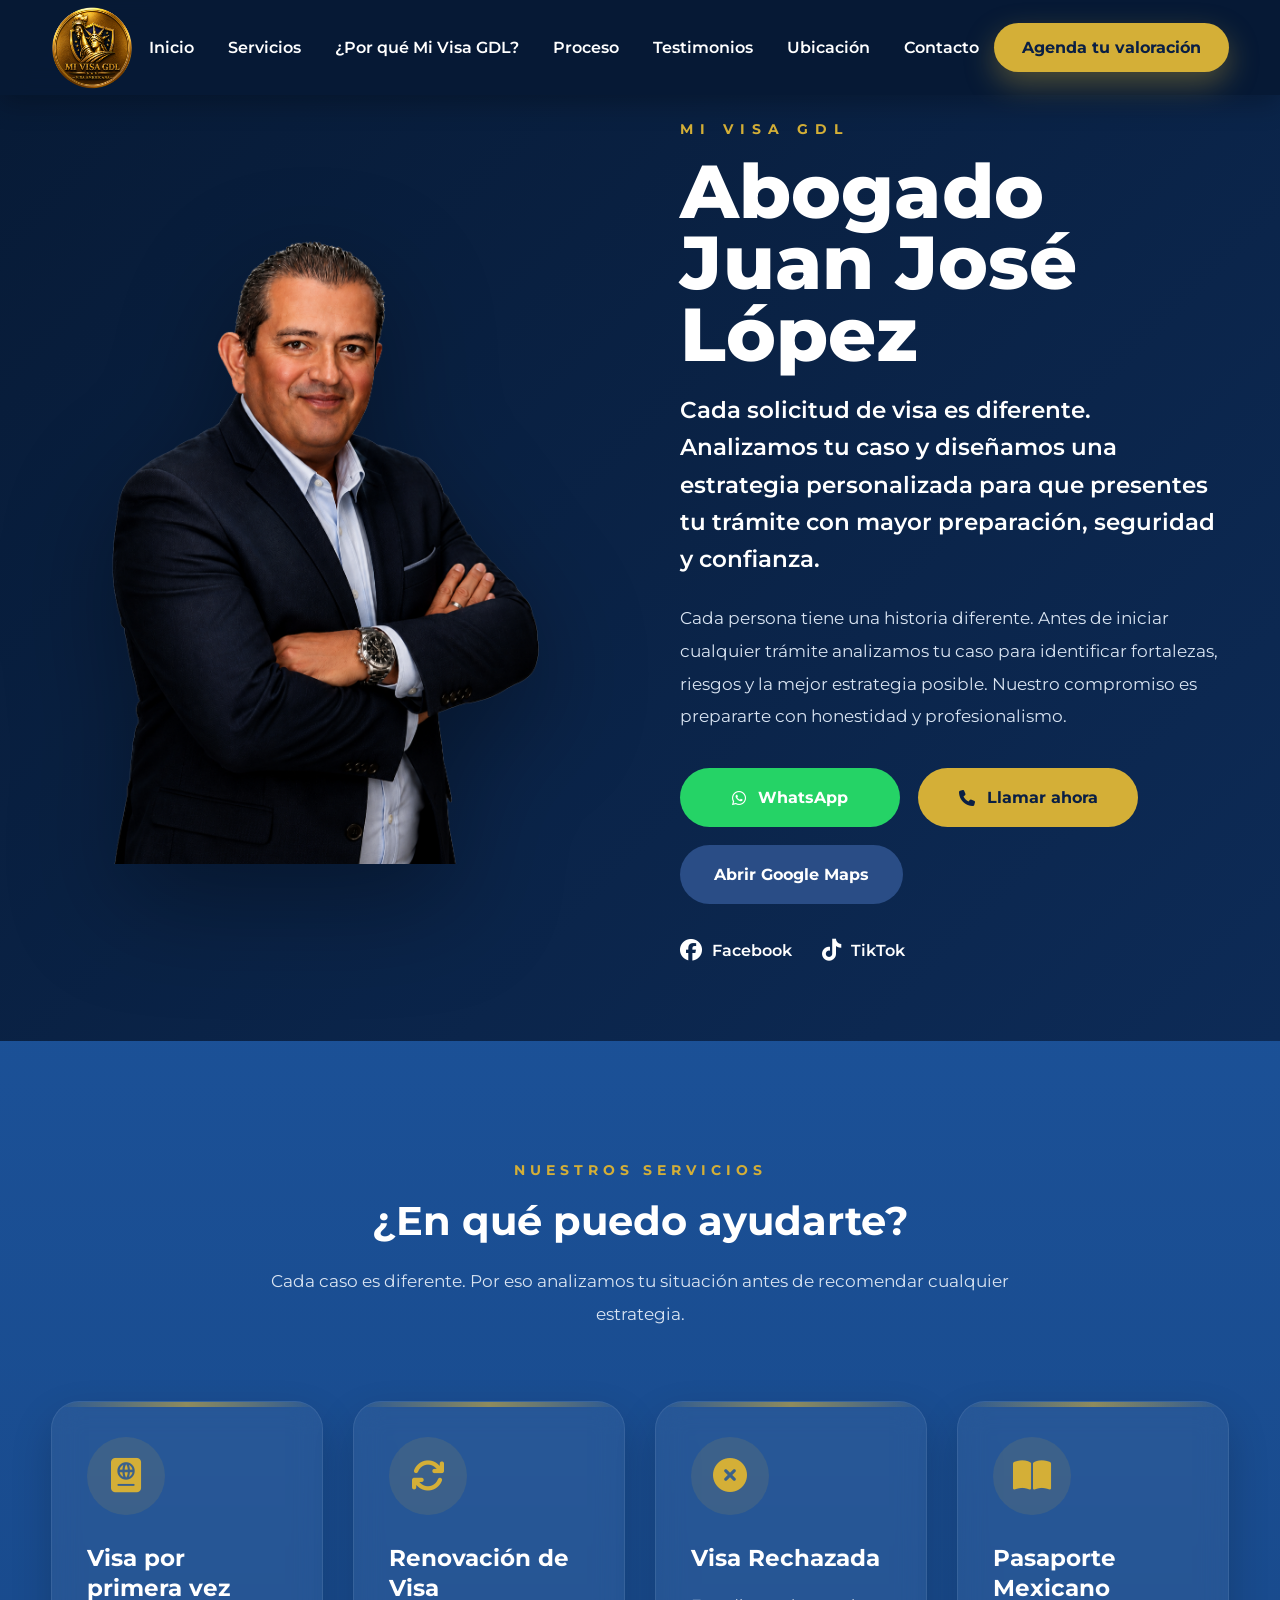
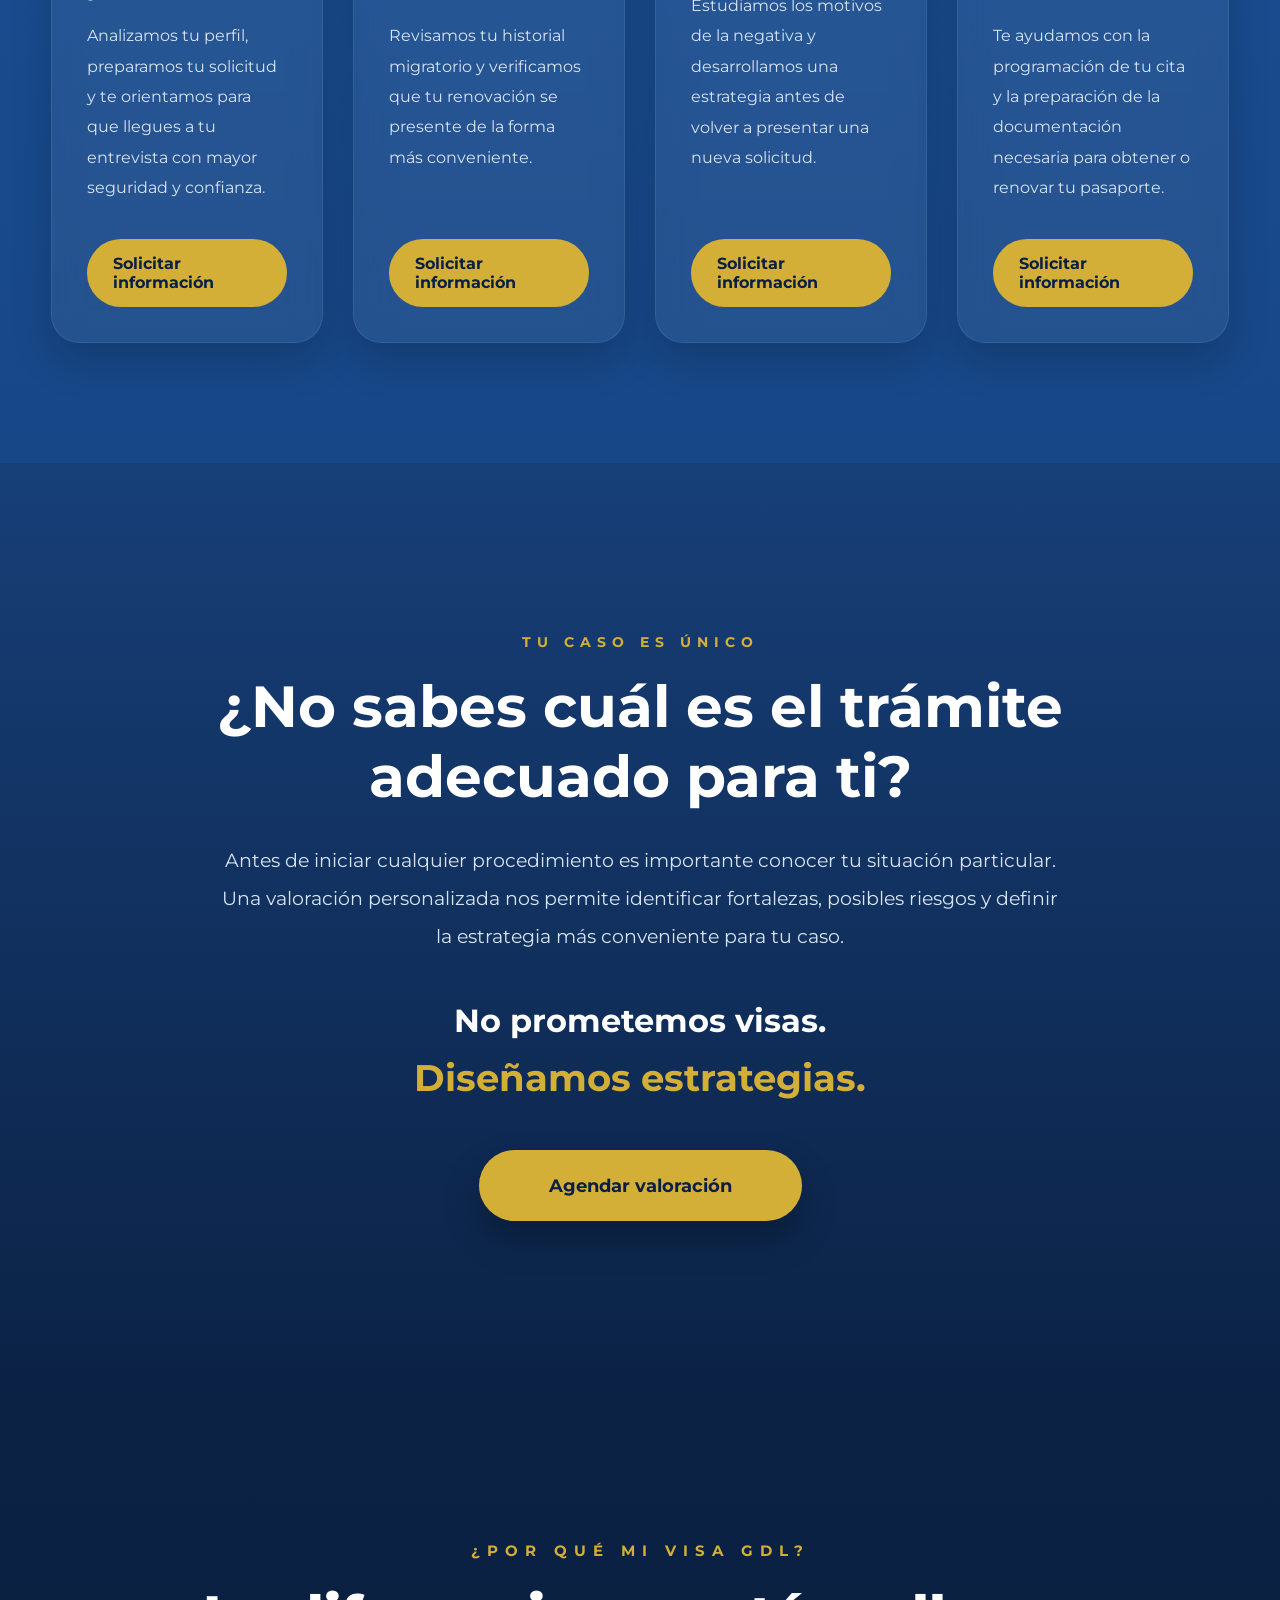
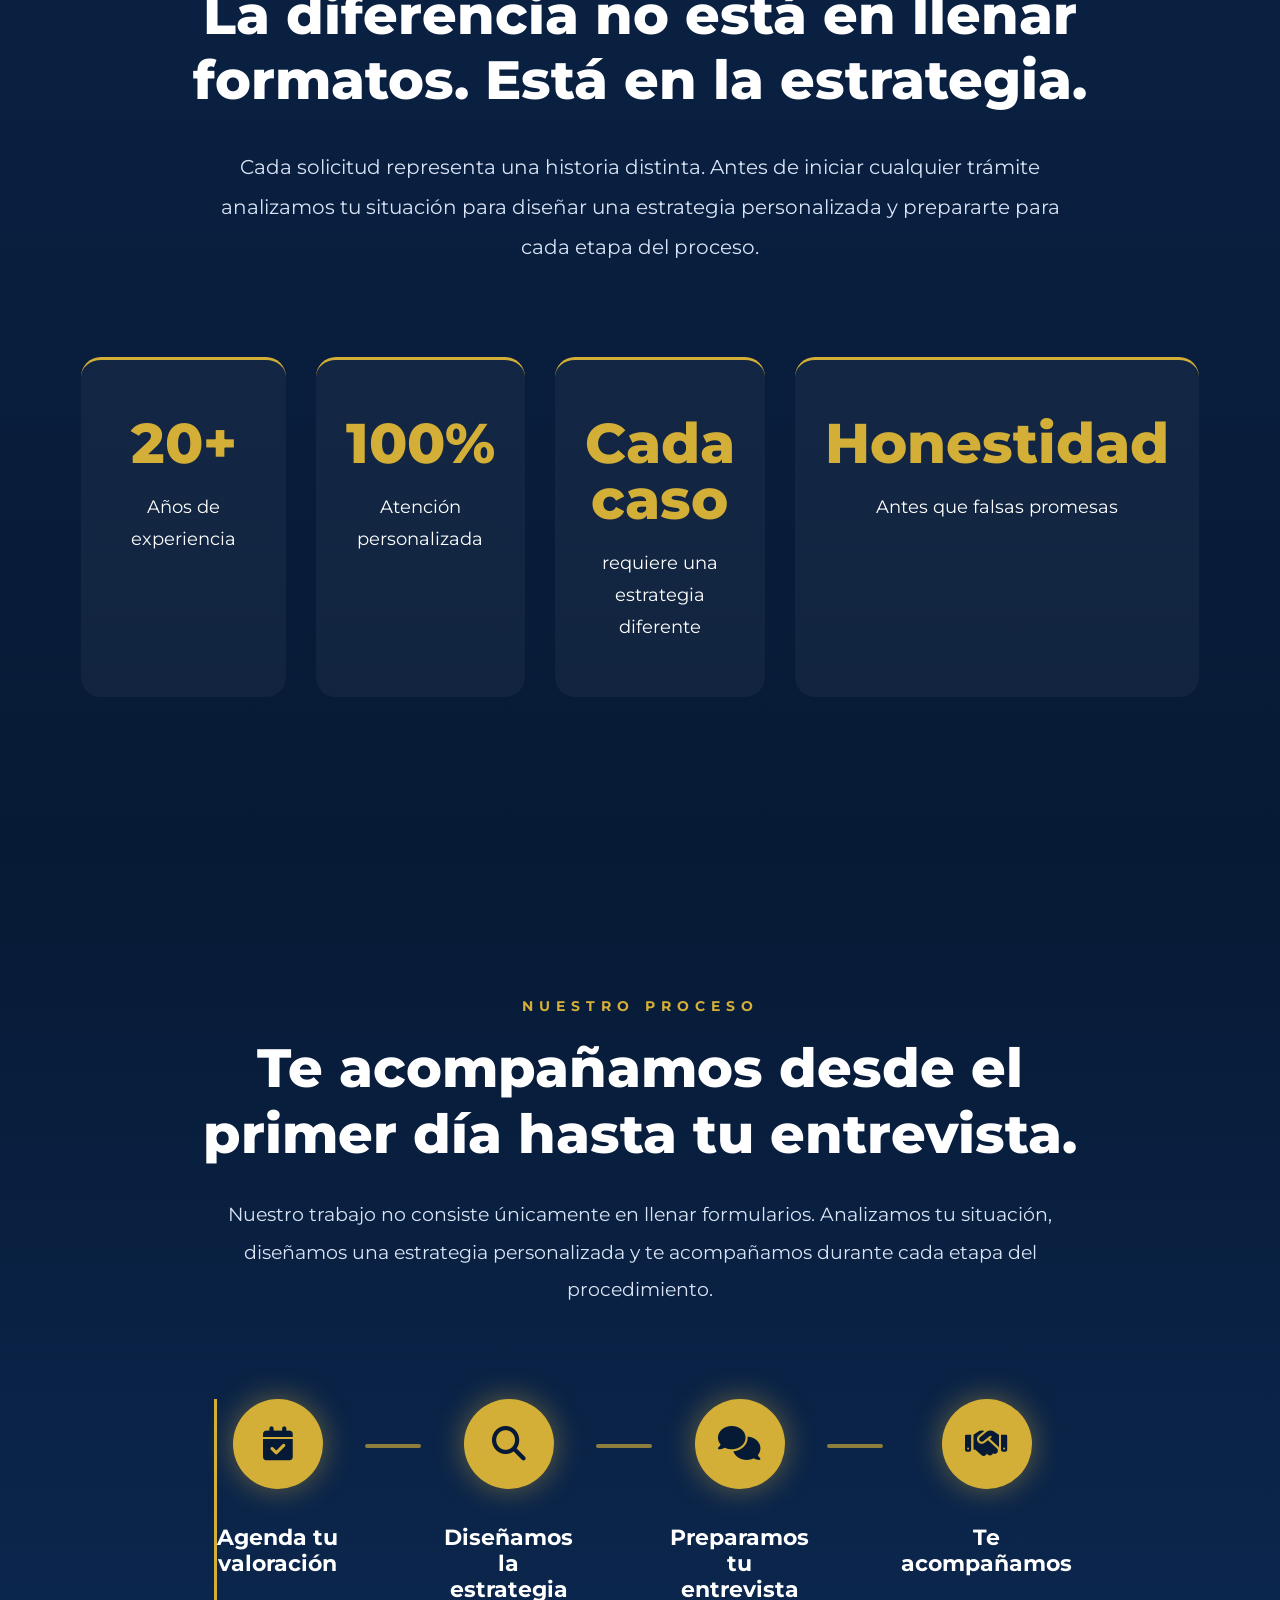
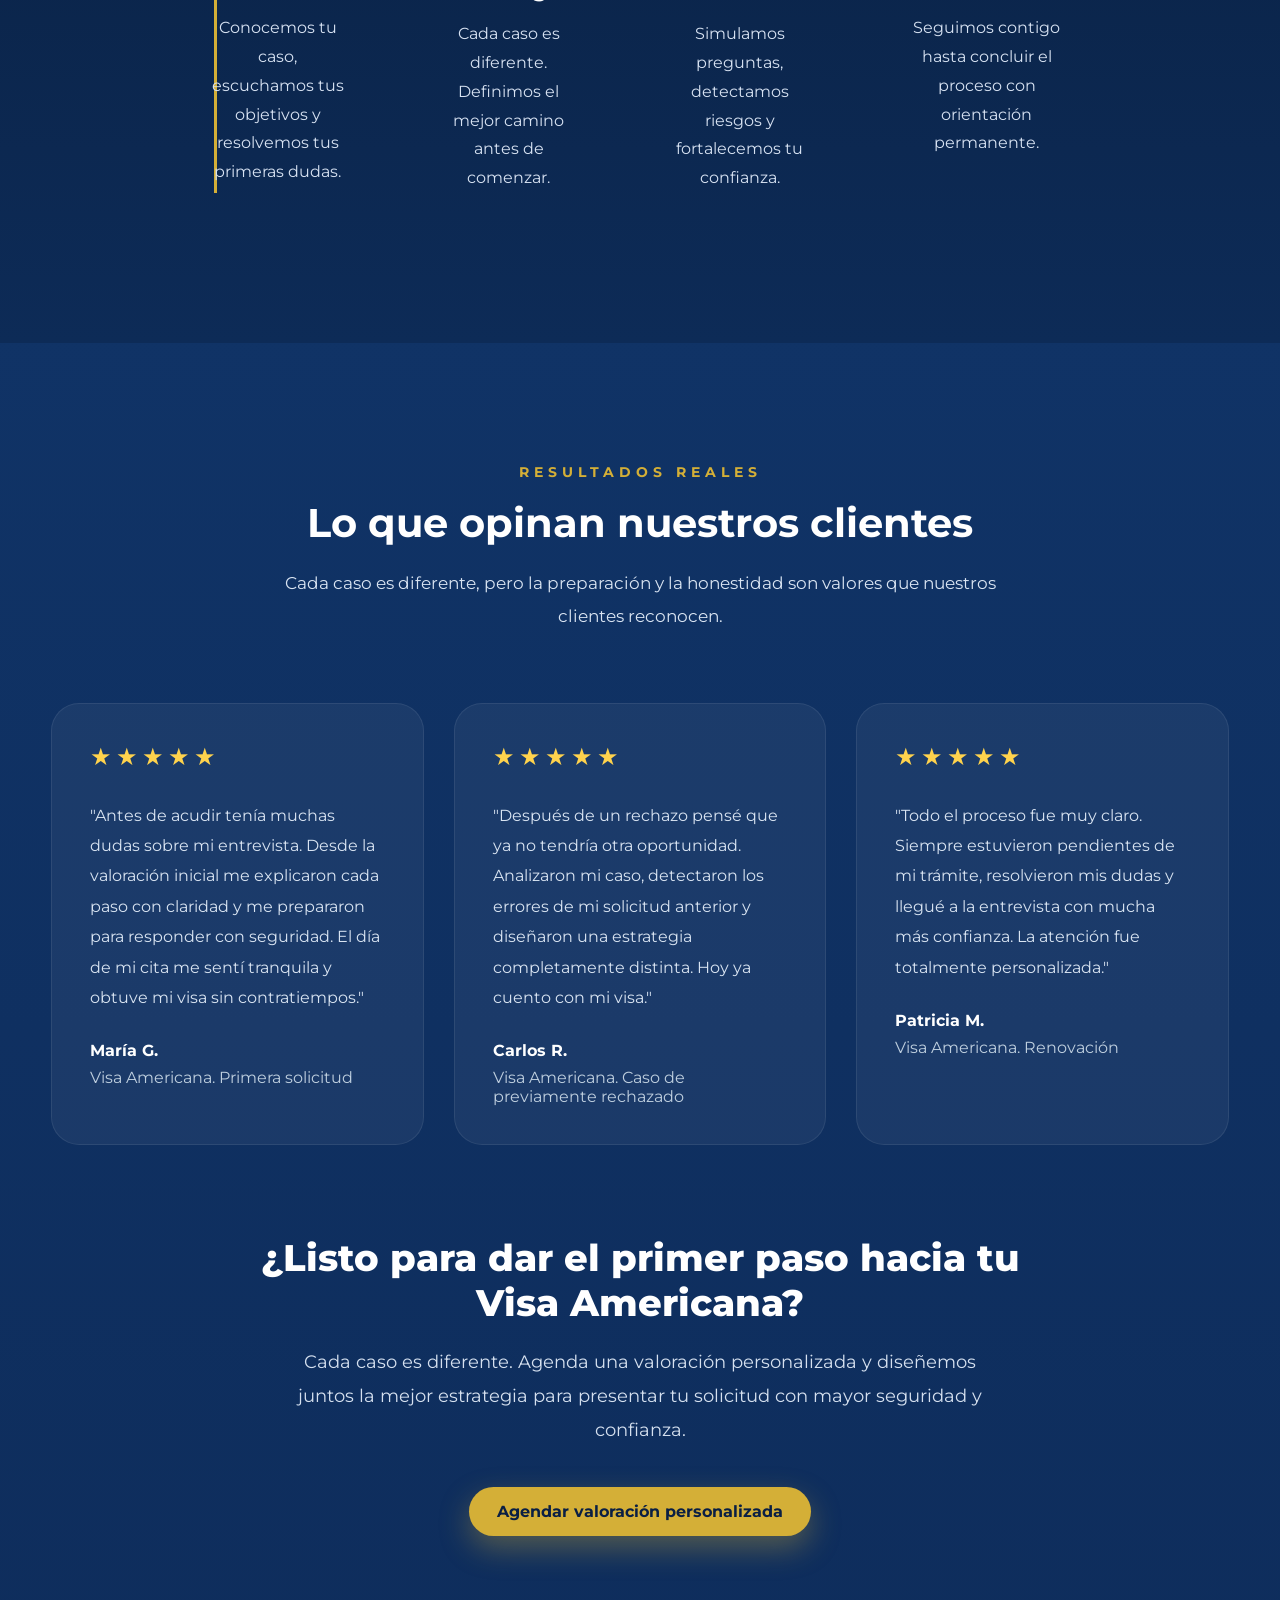
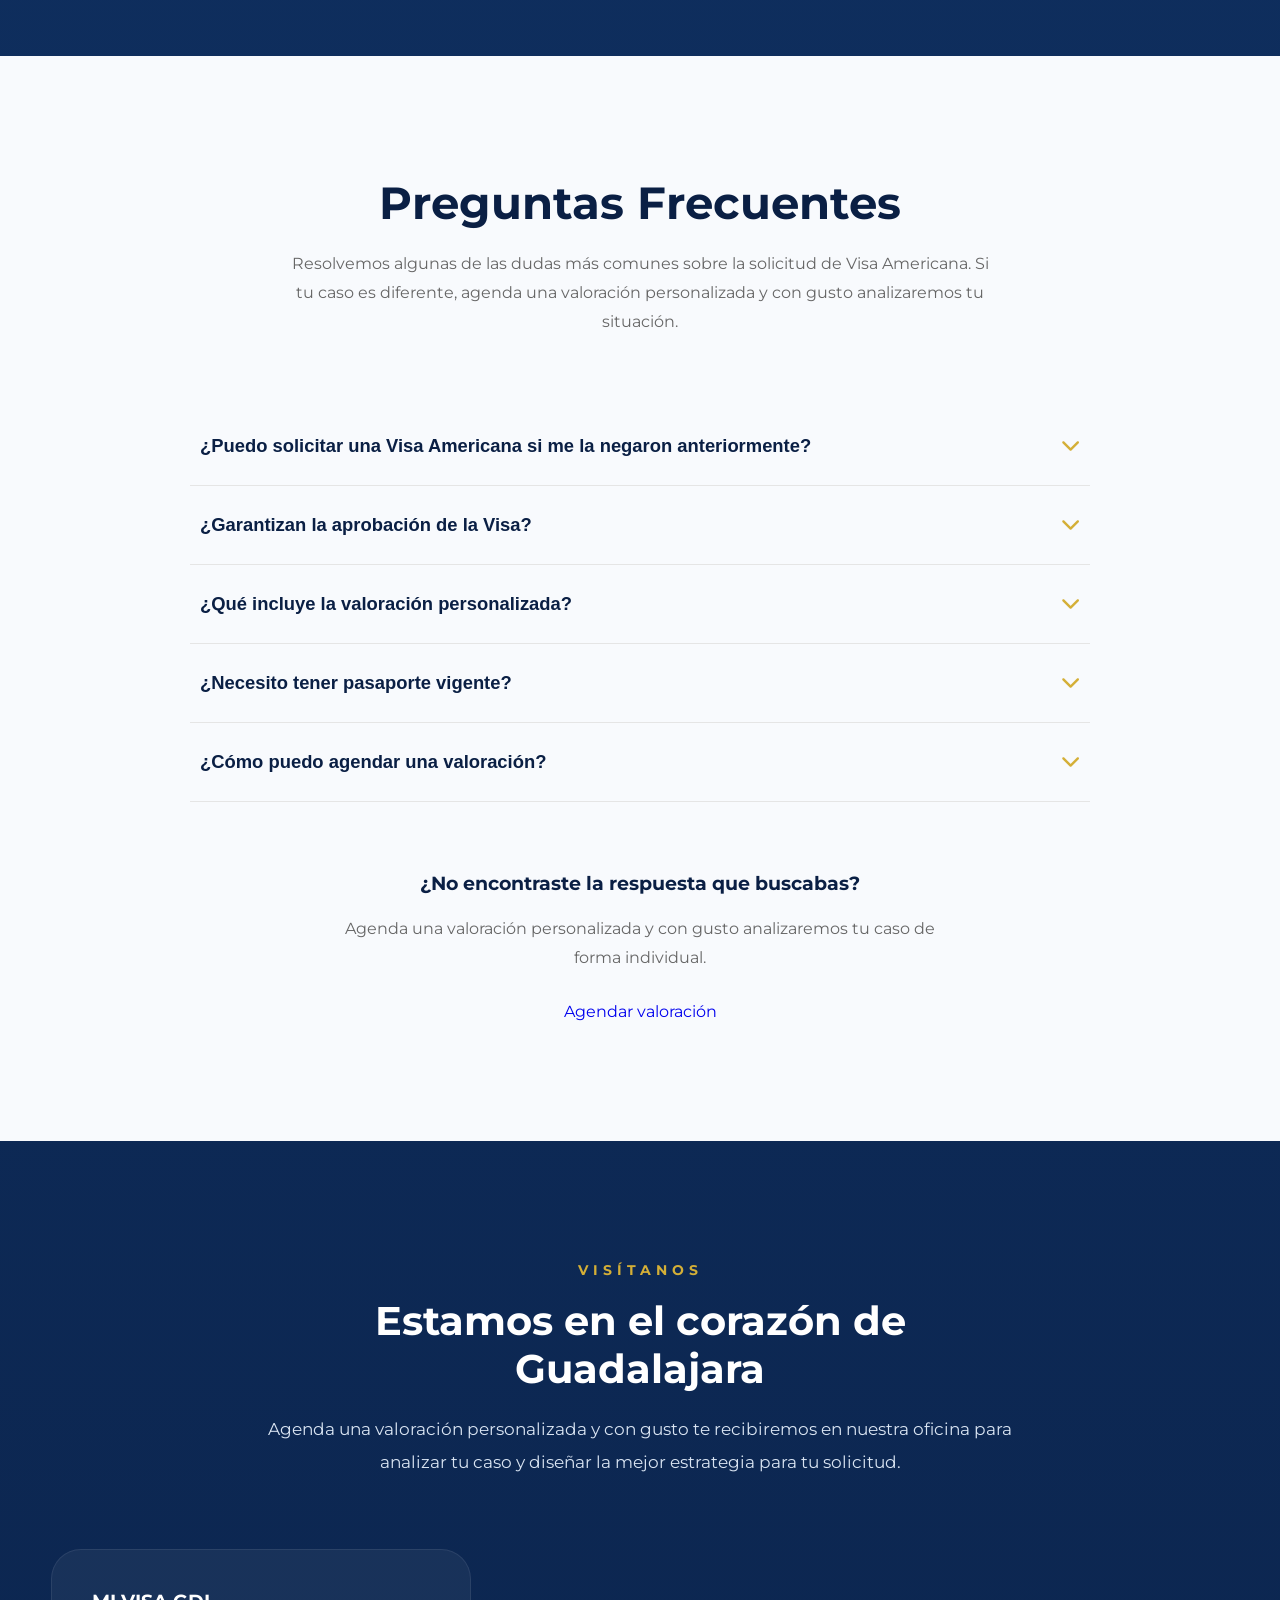
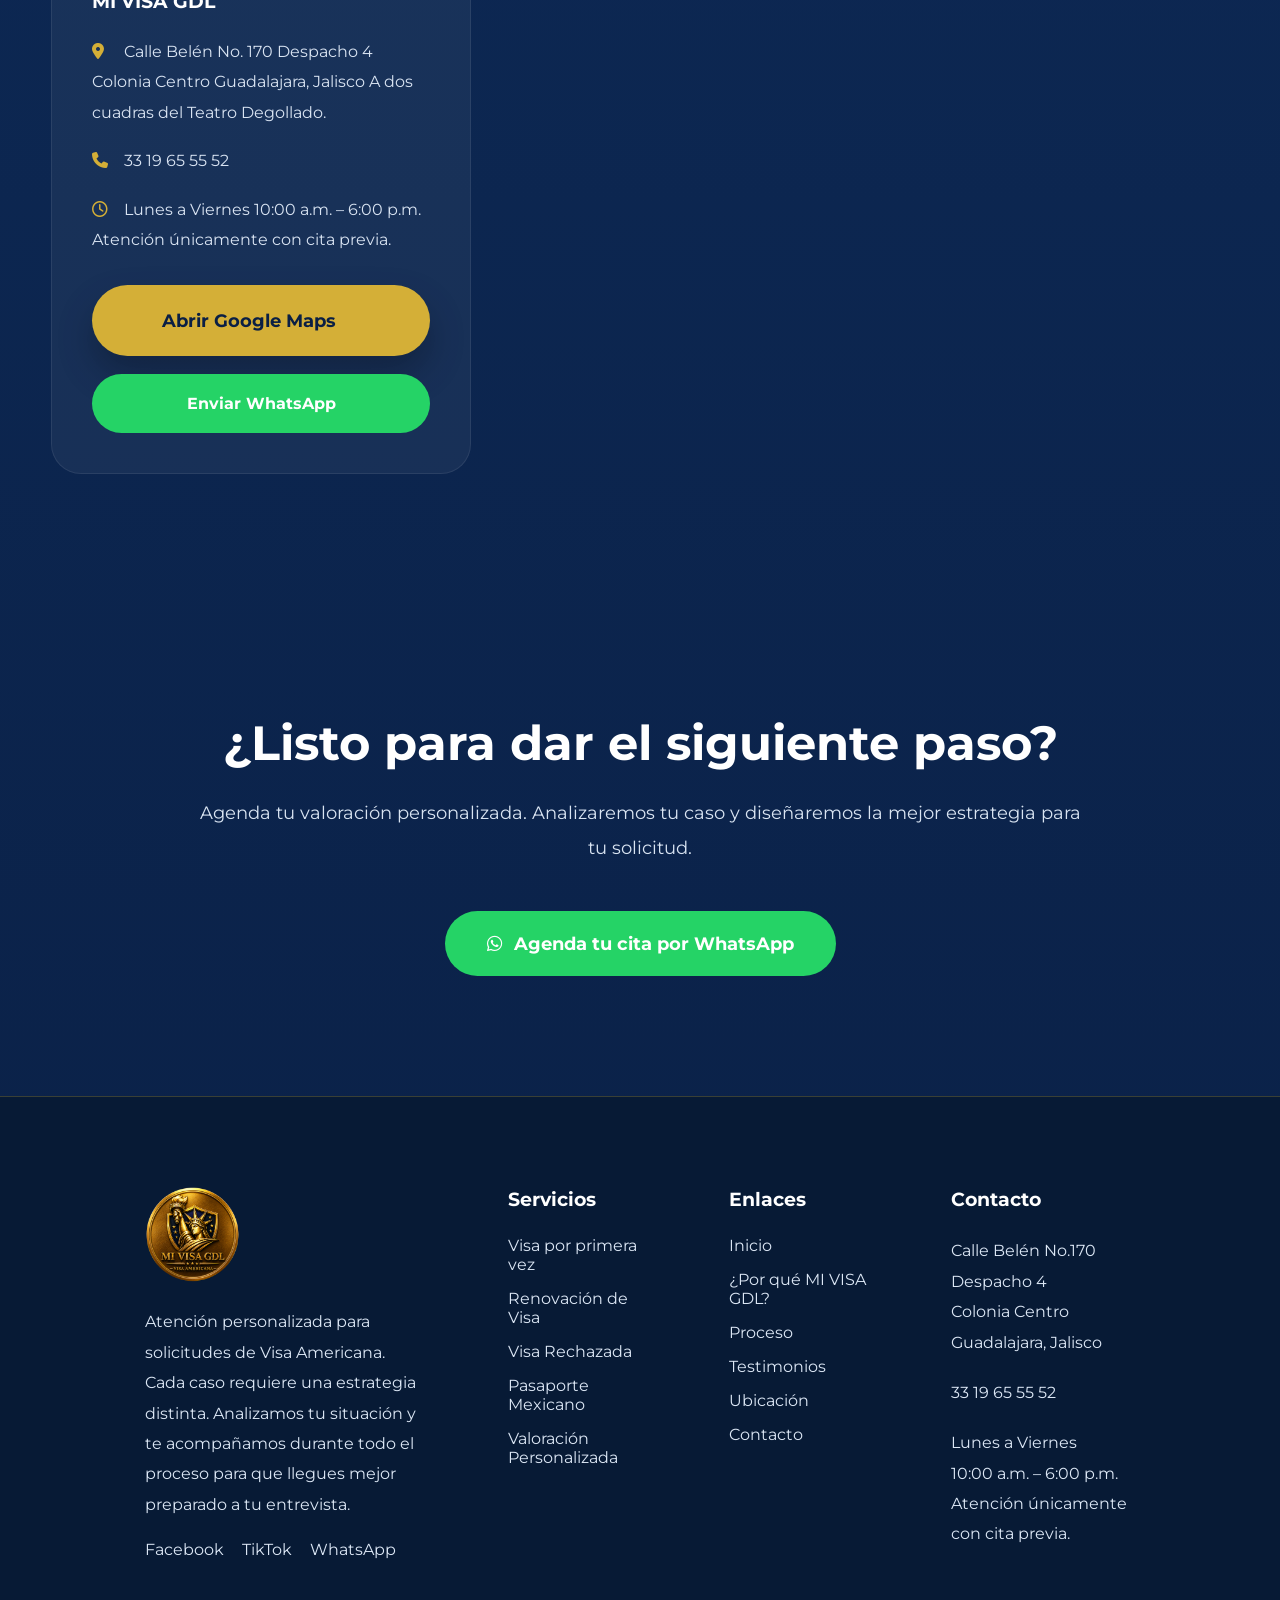
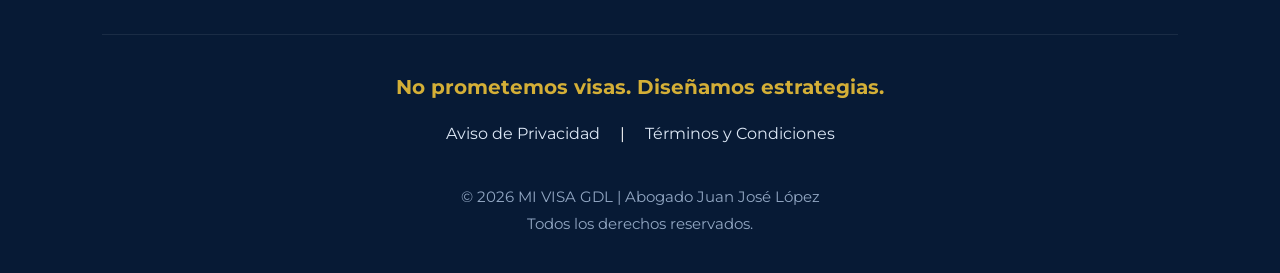
==== index.html @ 4d3a8616 "seguidor maps" ====
﻿<!DOCTYPE html>

<html lang="es">

<head>
<!-- Google Tag Manager -->
<script>(function(w,d,s,l,i){w[l]=w[l]||[];w[l].push({'gtm.start':
new Date().getTime(),event:'gtm.js'});var f=d.getElementsByTagName(s)[0],
j=d.createElement(s),dl=l!='dataLayer'?'&l='+l:'';j.async=true;j.src=
'https://www.googletagmanager.com/gtm.js?id='+i+dl;f.parentNode.insertBefore(j,f);
})(window,document,'script','dataLayer','GTM-PJKJ7SP2');</script>
<!-- End Google Tag Manager -->
  
<!-- Google tag (gtag.js) -->
<script async src="https://www.googletagmanager.com/gtag/js?id=G-5TDJWBX1T4"></script>
<script>
  window.dataLayer = window.dataLayer || [];
  function gtag(){dataLayer.push(arguments);}
  gtag('js', new Date());

  gtag('config', 'G-5TDJWBX1T4');
</script>

<meta charset="UTF-8">

  <meta http-equiv="X-UA-Compatible" content="IE=edge">

<meta name="robots" content="index, follow, max-image-preview:large">

<meta name="googlebot" content="index, follow">

<meta name="language" content="es-MX">

<meta name="distribution" content="global">

<meta name="rating" content="general">

<meta name="revisit-after" content="7 days">

<meta name="theme-color" content="#0D1B3D">

<link rel="canonical" href="https://mivisagdl.com/">

<meta name="viewport" content="width=device-width, initial-scale=1.0">

<title>MI VISA GDL | Abogado Juan José López</title>

<meta name="description"
content="Atención personalizada para solicitudes de Visa Americana. Agenda una cita de valoración con el Abogado Juan José López en Guadalajara.">

<meta name="keywords"
content="Visa Americana, Renovación Visa, Visa Rechazada, Pasaporte Mexicano, Guadalajara">

<meta name="author"
content="Abogado Juan José López">

<meta property="og:title"
content="MI VISA GDL">

<meta property="og:description"
content="Cada caso merece una estrategia, no una promesa.">

<meta property="og:image"
content="https://mivisagdl.com/assets/logo.png">

<meta property="og:type"
content="website">

<meta property="og:url"
content="https://mivisagdl.com/">

<meta property="og:site_name"
content="MI VISA GDL">

<meta property="og:locale"
content="es_MX">

<!-- Twitter Cards -->

<meta name="twitter:card"
content="summary_large_image">

<meta name="twitter:title"
content="MI VISA GDL | Abogado Juan José López">

<meta name="twitter:description"
content="Atención personalizada para solicitudes de Visa Americana. Agenda tu cita de valoración.">

<meta name="twitter:image"
content="https://mivisagdl.com/assets/logo.png">

<link rel="icon"
href="assets/favicon.png">

<link rel="apple-touch-icon"
href="assets/favicon.png">

<link rel="preconnect"
href="https://fonts.googleapis.com">

<link rel="preconnect"
href="https://fonts.gstatic.com"
crossorigin>

<link href="https://fonts.googleapis.com/css2?family=Montserrat:wght@300;400;500;600;700;800&display=swap"
rel="stylesheet">

<link rel="stylesheet"
href="https://cdnjs.cloudflare.com/ajax/libs/font-awesome/6.7.2/css/all.min.css">

<link rel="stylesheet"
href="css/style.css">

<link rel="stylesheet"
href="css/navbar.css">

<link rel="stylesheet"
href="css/hero.css">

<link rel="stylesheet"
href="css/servicios.css">

<link rel="stylesheet"
href="css/ventajas.css">

<link rel="stylesheet"
href="css/procesos.css">

<link rel="stylesheet"
href="css/testimonial.css">

<link rel="stylesheet"
href="css/ubicacion.css">

<link rel="stylesheet"
href="css/footer.css">

<link rel="stylesheet"
href="css/faq.css">

  <script type="application/ld+json">
{
  "@context":"https://schema.org",
  "@graph":[

{
"@type":"LegalService",
"@id":"https://mivisagdl.com/#legalservice",
"name":"MI VISA GDL",
"url":"https://mivisagdl.com",
"image":"https://mivisagdl.com/assets/logo.png",
    "logo":"https://mivisagdl.com/assets/logo.png",
"telephone":"+523319655552",

"address":{
"@type":"PostalAddress",
"streetAddress":"Calle Belén No. 170, Despacho 4",
"addressLocality":"Guadalajara",
"addressRegion":"Jalisco",
"postalCode":"44100",
"addressCountry":"MX"
},

"areaServed":{
"@type":"City",
"name":"Guadalajara"
},

"openingHoursSpecification":[
{
"@type":"OpeningHoursSpecification",
"dayOfWeek":[
"Monday",
"Tuesday",
"Wednesday",
"Thursday",
"Friday"
],
"opens":"10:00",
"closes":"18:00"
}
],

"sameAs":[
"https://www.facebook.com/MiVisaGDL/",
"https://www.tiktok.com/@mivisagdl"
]
},

{
"@type":"Attorney",
"@id":"https://mivisagdl.com/#attorney",
"name":"Juan José López",

"worksFor":{
"@id":"https://mivisagdl.com/#legalservice"
}
},

{
"@type":"WebSite",
"@id":"https://mivisagdl.com/#website",

"url":"https://mivisagdl.com",

"name":"MI VISA GDL",

"inLanguage":"es-MX",

"publisher":{
"@id":"https://mivisagdl.com/#legalservice"
}
}

]
}
</script>
  
</head>


<body>

<div class="background"></div>

<!--========================================
                NAVBAR
=========================================-->

<header class="navbar">

<div class="container navbar-container">

<a href="#inicio"
class="logo">

<img src="assets/logo.png"
alt="MI VISA GDL">

</a>

<nav>

<ul class="menu">

<li>

<a href="#inicio">

Inicio

</a>

</li>

<li>

<a href="#servicios">

Servicios

</a>

</li>

<li>

<a href="#ventajas">

¿Por qué Mi Visa GDL?

</a>

</li>

<li>

<a href="#proceso">

Proceso

</a>

</li>

<li>

<a href="#testimonios">

Testimonios

</a>

</li>

<li>

<a href="#ubicacion">

Ubicación

</a>

</li>

<li>

<a href="#ubicacion">

Contacto

</a>

</li>

</ul>

</nav>

<a href="https://wa.me/523319655552"
target="_blank"
class="btn-navbar"
onclick="dataLayer.push({'event':'click_whatsapp'});">

Agenda tu valoración

</a>

</div>

</header>

<main>

<!--========================================
                HERO
=========================================-->

<section id="inicio"
class="hero">

<div class="container hero-container">

    <!--============================
            COLUMNA IZQUIERDA
    =============================-->

    <div class="hero-image">

        <img src="assets/juan-jose.png"
             alt="Abogado Juan José López">

    </div>

    <!--============================
            COLUMNA DERECHA
    =============================-->

    <div class="hero-content">

        

        <span class="hero-brand">

            MI VISA GDL

        </span>

        <h1>

            Abogado<br>

            Juan José López

        </h1>

        <h2>

Cada solicitud de visa es diferente. Analizamos tu caso y diseñamos una estrategia personalizada para que presentes tu trámite con mayor preparación, seguridad y confianza.

</h2>

        <p class="hero-text">

           Cada persona tiene una historia diferente. Antes de iniciar cualquier trámite analizamos tu caso para identificar fortalezas, riesgos y la mejor estrategia posible. Nuestro compromiso es prepararte con honestidad y profesionalismo.
        </p>

        <div class="hero-buttons">

            <a href="https://wa.me/523319655552"

               target="_blank"

               class="btn-whatsapp">

                <i class="fa-brands fa-whatsapp"></i>

                WhatsApp

            </a>

            <a href="tel:+523319655552"
   onclick="dataLayer.push({'event':'click_telefono'});"
   class="btn-phone">

    <i class="fa-solid fa-phone"></i>

    Llamar ahora
</a>

<a href="https://www.google.com/maps/place/C.+Bel%C3%A9n+170,+Zona+Centro,+44100+Guadalajara,+Jal./@20.6792391,-103.347537,17z/data=!3m1!4b1!4m5!3m4!1s0x8428b1efb99587a7:0x9dd1ed5231bec423!8m2!3d20.6792341!4d-103.3449621?entry=ttu&g_ep=EgoyMDI2MDcyMi4wIKXMDSoASAFQAw%3D%3D"
   target="_blank"
  class="btn-map">
   
    Abrir Google Maps
</a>

 

        </div>

        <div class="hero-social">

            <a href="https://www.facebook.com/MiVisaGDL/"
   target="_blank"
   rel="noopener noreferrer">
                <i class="fa-brands fa-facebook"></i>

                Facebook

            </a>

            <a href="https://www.tiktok.com/@mivisagdl"
   target="_blank"
   rel="noopener noreferrer">
                <i class="fa-brands fa-tiktok"></i>

                TikTok

            </a>

        </div>

    </div>

</div>

</section>

<!--========================================
              SERVICIOS
=========================================-->

<section id="servicios" class="services">

<div class="container">

<div class="section-title">

<span>

NUESTROS SERVICIOS

</span>

<h2>

¿En qué puedo ayudarte?

</h2>

<p>

Cada caso es diferente.

Por eso analizamos tu situación antes de recomendar cualquier estrategia.

</p>

</div>

<div class="services-grid">

        <!-- ================= SERVICIO 1 ================= -->

        <article class="service-card">

            <div class="service-icon">

                <i class="fa-solid fa-passport"></i>

            </div>

            <h3>

                Visa por primera vez

            </h3>

            <p>

                Analizamos tu perfil, preparamos tu solicitud y te orientamos para que llegues a tu entrevista con mayor seguridad y confianza.

            </p>

            <a href="https://wa.me/523319655552"
               target="_blank"
               class="service-btn">

                Solicitar información

            </a>

        </article>


        <!-- ================= SERVICIO 2 ================= -->

        <article class="service-card">

            <div class="service-icon">

                <i class="fa-solid fa-arrows-rotate"></i>

            </div>

            <h3>

                Renovación de Visa

            </h3>

            <p>

                Revisamos tu historial migratorio y verificamos que tu renovación se presente de la forma más conveniente.

            </p>

            <a href="https://wa.me/523319655552"
               target="_blank"
               class="service-btn">

                Solicitar información

            </a>

        </article>


        <!-- ================= SERVICIO 3 ================= -->

        <article class="service-card">

            <div class="service-icon">

                <i class="fa-solid fa-circle-xmark"></i>

            </div>

            <h3>

                Visa Rechazada

            </h3>

            <p>

                Estudiamos los motivos de la negativa y desarrollamos una estrategia antes de volver a presentar una nueva solicitud.

            </p>

            <a href="https://wa.me/523319655552"
               target="_blank"
               class="service-btn">

                Solicitar información

            </a>

        </article>


        <!-- ================= SERVICIO 4 ================= -->

        <article class="service-card">

            <div class="service-icon">

                <i class="fa-solid fa-book-open"></i>

            </div>

            <h3>

                Pasaporte Mexicano

            </h3>

            <p>

                Te ayudamos con la programación de tu cita y la preparación de la documentación necesaria para obtener o renovar tu pasaporte.

            </p>

            <a href="https://wa.me/523319655552"
               target="_blank"
               class="service-btn">

                Solicitar información

            </a>

        </article>

    </div>

</div>

</section>

<!--====================================
        CTA DESPUÉS DE SERVICIOS
=====================================-->

<section class="services-cta">

    <div class="container">

        <span class="mini-title">

            TU CASO ES ÚNICO

        </span>

        <h2>

            ¿No sabes cuál es el trámite adecuado para ti?

        </h2>

        <p>

            Antes de iniciar cualquier procedimiento es importante
            conocer tu situación particular.

            Una valoración personalizada nos permite identificar
            fortalezas, posibles riesgos y definir la estrategia
            más conveniente para tu caso.

        </p>

        <div class="cta-highlight">

            No prometemos visas.

            <strong>

                Diseñamos estrategias.

            </strong>

        </div>

        <a href="https://wa.me/523319655552"

           class="btn btn-gold">

            Agendar valoración

        </a>

    </div>

</section>


<!--==================================
      ¿POR QUÉ MI VISA GDL?
===================================-->

<section id="ventajas" class="why-us">

    <div class="container">

        <span class="mini-title">

            ¿POR QUÉ MI VISA GDL?

        </span>

        <h2>

            La diferencia no está en llenar formatos.

            Está en la estrategia.

        </h2>

        <p class="why-text">

            Cada solicitud representa una historia distinta.

            Antes de iniciar cualquier trámite analizamos
            tu situación para diseñar una estrategia
            personalizada y prepararte para cada etapa
            del proceso.

        </p>

        <div class="stats-grid">

            <div class="stat-box">

                <h3>

                    20+

                </h3>

                <span>

                    Años de experiencia

                </span>

            </div>

            <div class="stat-box">

                <h3>

                    100%

                </h3>

                <span>

                    Atención personalizada

                </span>

            </div>

            <div class="stat-box">

                <h3>

                    Cada caso

                </h3>

                <span>

                    requiere una estrategia diferente

                </span>

            </div>

            <div class="stat-box">

                <h3>

                    Honestidad

                </h3>

                <span>

                    Antes que falsas promesas

                </span>

            </div>

        </div>

    </div>

</section>



<!--==================================================
                PROCESO V2 PREMIUM
===================================================-->

<section id="proceso" class="process-v2">

<div class="container">

<span class="mini-title">
NUESTRO PROCESO
</span>

<h2>
Te acompañamos desde el primer día
hasta tu entrevista.
</h2>

<p class="process-text">

Nuestro trabajo no consiste únicamente en llenar formularios.
Analizamos tu situación, diseñamos una estrategia personalizada
y te acompañamos durante cada etapa del procedimiento.

</p>

<div class="timeline">

<div class="step">

<div class="circle">

<i class="fa-solid fa-calendar-check"></i>

</div>

<h3>
Agenda tu valoración
</h3>

<p>

Conocemos tu caso,
escuchamos tus objetivos
y resolvemos tus primeras dudas.

</p>

</div>

<div class="line"></div>

<div class="step">

<div class="circle">

<i class="fa-solid fa-magnifying-glass"></i>

</div>

<h3>
Diseñamos la estrategia
</h3>

<p>

Cada caso es diferente.
Definimos el mejor camino
antes de comenzar.

</p>

</div>

<div class="line"></div>

<div class="step">

<div class="circle">

<i class="fa-solid fa-comments"></i>

</div>

<h3>
Preparamos tu entrevista
</h3>

<p>

Simulamos preguntas,
detectamos riesgos
y fortalecemos tu confianza.

</p>

</div>

<div class="line"></div>

<div class="step">

<div class="circle">

<i class="fa-solid fa-handshake"></i>

</div>

<h3>
Te acompañamos
</h3>

<p>

Seguimos contigo
hasta concluir el proceso
con orientación permanente.

</p>

</div>

</div>

</div>

</section>



<!-- ==========================================
            TESTIMONIOS
=========================================== -->

<section id="testimonios" class="testimonios">

    <div class="container">

        <div class="section-title">

            <span>

                RESULTADOS REALES

            </span>

            <h2>

                Lo que opinan nuestros clientes

            </h2>

            <p>

                Cada caso es diferente, pero la preparación y la honestidad son valores que nuestros clientes reconocen.

            </p>

        </div>

        <div class="testimonios-grid">

        <!-- ================= TESTIMONIO 1 ================= -->

        <article class="testimonial">

            <div class="stars">
                ★★★★★
            </div>

            <p class="texto">
"Antes de acudir tenía muchas dudas sobre mi entrevista. Desde la valoración inicial me explicaron cada paso con claridad y me prepararon para responder con seguridad. El día de mi cita me sentí tranquila y obtuve mi visa sin contratiempos."
</p>

<h4>María G.</h4>

<span>Visa Americana. Primera solicitud</span>

        </article>


        <!-- ================= TESTIMONIO 2 ================= -->

        <article class="testimonial">

            <div class="stars">
                ★★★★★
            </div>

           <p class="texto">
"Después de un rechazo pensé que ya no tendría otra oportunidad. Analizaron mi caso, detectaron los errores de mi solicitud anterior y diseñaron una estrategia completamente distinta. Hoy ya cuento con mi visa."
</p>

<h4>Carlos R.</h4>

<span>Visa Americana. Caso de previamente rechazado</span>

            
        </article>


        <!-- ================= TESTIMONIO 3 ================= -->

        <article class="testimonial">

            <div class="stars">
                ★★★★★
            </div>

            <p class="texto">
"Todo el proceso fue muy claro. Siempre estuvieron pendientes de mi trámite, resolvieron mis dudas y llegué a la entrevista con mucha más confianza. La atención fue totalmente personalizada."
</p>

<h4>Patricia M.</h4>

<span>Visa Americana. Renovación</span>

            
        </article>

    </div>

</div>

<div class="cta-testimonios">

    <h3>¿Listo para dar el primer paso hacia tu Visa Americana?</h3>

    <p>
        Cada caso es diferente. Agenda una valoración personalizada y diseñemos juntos la mejor estrategia para presentar tu solicitud con mayor seguridad y confianza.
    </p>

    <a href="https://wa.me/523319655552?text=Hola%20Abogado%20Juan%20Jos%C3%A9.%20Vi%20la%20p%C3%A1gina%20de%20MI%20VISA%20GDL%20y%20me%20gustar%C3%ADa%20agendar%20una%20valoraci%C3%B3n%20personalizada%20para%20mi%20tr%C3%A1mite%20de%20visa."
   target="_blank"
   class="btn-navbar">
    Agendar valoración personalizada
</a>

</div>

</section>

<!--=========================================
            PREGUNTAS FRECUENTES
==========================================-->

<section class="faq">

    <div class="container">

        <div class="faq-title">

            <h2>Preguntas Frecuentes</h2>

            <p>
                Resolvemos algunas de las dudas más comunes sobre la solicitud de Visa Americana. Si tu caso es diferente, agenda una valoración personalizada y con gusto analizaremos tu situación.
            </p>

        </div>

        <div class="faq-container">

            <div class="faq-item">

                <button class="faq-question">

                    ¿Puedo solicitar una Visa Americana si me la negaron anteriormente?

                    <i class="fa-solid fa-chevron-down faq-icon"></i>

                </button>

                <div class="faq-answer">

                    <p>
                        Sí. Una negativa anterior no significa que no puedas volver a solicitar una Visa Americana. Lo importante es analizar las causas de la negativa y determinar si existen cambios relevantes antes de presentar una nueva solicitud.
                    </p>

                </div>

            </div>

            <div class="faq-item">

                <button class="faq-question">

                    ¿Garantizan la aprobación de la Visa?

                    <i class="fa-solid fa-chevron-down faq-icon"></i>

                </button>

                <div class="faq-answer">

                    <p>
                        No. Nadie puede garantizar la aprobación de una Visa Americana. Nuestro trabajo consiste en preparar tu expediente, analizar tu caso y ayudarte a llegar mejor preparado a la entrevista consular.
                    </p>

                </div>

            </div>

            <div class="faq-item">

                <button class="faq-question">

                    ¿Qué incluye la valoración personalizada?

                    <i class="fa-solid fa-chevron-down faq-icon"></i>

                </button>

                <div class="faq-answer">

                    <p>
                        Analizamos tus antecedentes, el motivo de tu viaje, tu documentación y cualquier situación que pueda influir en tu solicitud para definir la mejor estrategia para tu caso.
                    </p>

                </div>

            </div>

            <div class="faq-item">

                <button class="faq-question">

                    ¿Necesito tener pasaporte vigente?

                    <i class="fa-solid fa-chevron-down faq-icon"></i>

                </button>

                <div class="faq-answer">

                    <p>
                        Sí. El pasaporte mexicano vigente es indispensable para iniciar correctamente el trámite de una Visa Americana.
                    </p>

                </div>

            </div>

            <div class="faq-item">

                <button class="faq-question">

                    ¿Cómo puedo agendar una valoración?

                    <i class="fa-solid fa-chevron-down faq-icon"></i>

                </button>

                <div class="faq-answer">

                    <p>
                        Puedes comunicarte con nosotros por WhatsApp o mediante cualquiera de los medios de contacto disponibles en esta página para programar una cita de valoración personalizada.
                    </p>

                </div>

            </div>

        </div>

    </div>

<div class="faq-cta">

    <h3>¿No encontraste la respuesta que buscabas?</h3>

    <p>

        Agenda una valoración personalizada y con gusto analizaremos tu caso de forma individual.

    </p>

    <a href="https://wa.me/523319655552?text=Hola%20Abogado%20Juan%20Jos%C3%A9.%20Deseo%20agendar%20una%20valoraci%C3%B3n."
       class="btn btn-primary">

        Agendar valoración

    </a>

</div>


</section>

<!-- ==========================================
            UBICACIÓN
=========================================== -->

<section id="ubicacion" class="ubicacion">

<div class="container">

<div class="section-title">

<span>

VISÍTANOS

</span>

<h2>

Estamos en el corazón de Guadalajara

</h2>

<p>

Agenda una valoración personalizada y con gusto te recibiremos en nuestra oficina para analizar tu caso y diseñar la mejor estrategia para tu solicitud.

</p>

</div>

<div class="ubicacion-card">

<div class="info">

<h3>

MI VISA GDL

</h3>

<p>

<i class="fa-solid fa-location-dot"></i>

Calle Belén No. 170
Despacho 4
Colonia Centro
Guadalajara, Jalisco
A dos cuadras del Teatro Degollado.

</p>

<p>

<i class="fa-solid fa-phone"></i>

33 19 65 55 52

</p>

<p>

<i class="fa-regular fa-clock"></i>

Lunes a Viernes

10:00 a.m. – 6:00 p.m.

Atención únicamente con cita previa.

</p>

<div class="ubicacion-buttons">

<a href="https://www.google.com/maps/place/C.+Bel%C3%A9n+170,+Zona+Centro,+44100+Guadalajara,+Jal./@20.6792391,-103.347537,17z/data=!3m1!4b1!4m5!3m4!1s0x8428b1efb99587a7:0x9dd1ed5231bec423!8m2!3d20.6792341!4d-103.3449621?entry=ttu&g_ep=EgoyMDI2MDcyMi4wIKXMDSoASAFQAw%3D%3D"
   target="_blank"
   rel="noopener noreferrer"
   onclick="dataLayer.push({'event':'click_maps'});"
   class="btn-map btn-gold">

    Abrir Google Maps

</a>

<a href="https://wa.me/523319655552"

target="_blank"

class="btn-whatsapp">

Enviar WhatsApp

</a>

</div>

</div>

<div class="mapa">

<iframe
src="https://www.google.com/maps?q=Calle+Belén+170,+Guadalajara,+Jalisco&output=embed"
loading="lazy">
</iframe>

</div>

</div>

</div>

</section>



<!-- ==========================================
                CTA FINAL
=========================================== -->

<section class="cta-final">

<div class="container">

<h2>

¿Listo para dar el siguiente paso?

</h2>

<p>

Agenda tu valoración personalizada. Analizaremos tu caso y diseñaremos la mejor estrategia para tu solicitud.

</p>

<a href="https://wa.me/523319655552"

target="_blank"

class="cta-button">

<i class="fa-brands fa-whatsapp"></i>

Agenda tu cita por WhatsApp

</a>

</div>

</section>



<!--==================================================
                    FOOTER PREMIUM
===================================================-->

<footer class="footer">

    <div class="container footer-grid">

        <!-- COLUMNA 1 -->

        <div class="footer-col">

            <img src="assets/logo.png" alt="MI VISA GDL" class="footer-logo">

            <p class="footer-text">

                Atención personalizada para solicitudes de Visa Americana.

                Cada caso requiere una estrategia distinta. Analizamos tu situación y te acompañamos durante todo el proceso para que llegues mejor preparado a tu entrevista.

            </p>

            <div class="footer-social">

                <a href="https://www.facebook.com/MiVisaGDL/"
   target="_blank"
   rel="noopener noreferrer">
    Facebook
</a>

                <a href="https://www.tiktok.com/@mivisagdl"
   target="_blank"
   rel="noopener noreferrer">
    TikTok
</a>

                <a href="https://wa.me/523319655552?text=Hola%20Abogado%20Juan%20Jos%C3%A9.%20Visité%20la%20página%20de%20MI%20VISA%20GDL%20y%20me%20gustaría%20agendar%20una%20valoración%20personalizada."
   target="_blank"
   rel="noopener noreferrer">
    WhatsApp
</a>
            </div>

        </div>


        <!-- COLUMNA 2 -->

        <div class="footer-col">

            <h3>Servicios</h3>

            <ul>

                <li><a href="#servicios">Visa por primera vez</a></li>

                <li><a href="#servicios">Renovación de Visa</a></li>

                <li><a href="#servicios">Visa Rechazada</a></li>

                <li><a href="#servicios">Pasaporte Mexicano</a></li>

                <li><a href="#contacto">Valoración Personalizada</a></li>

            </ul>

        </div>


        <!-- COLUMNA 3 -->

        <div class="footer-col">

            <h3>Enlaces</h3>

            <ul>

                <li><a href="#inicio">Inicio</a></li>

                <li><a href="#ventajas">¿Por qué MI VISA GDL?</a></li>

                <li><a href="#proceso">Proceso</a></li>

                <li><a href="#testimonios">Testimonios</a></li>

                <li><a href="#ubicacion">Ubicación</a></li>

                <li><a href="#contacto">Contacto</a></li>

            </ul>

        </div>


        <!-- COLUMNA 4 -->

        <div class="footer-col">

            <h3>Contacto</h3>

            <p>

                Calle Belén No.170<br>

                Despacho 4<br>

                Colonia Centro<br>

                Guadalajara, Jalisco

            </p>

            <p>

                <a href="tel:+523319655552">

                33 19 65 55 52

                </a>

            </p>

            <p>

                Lunes a Viernes

                <br>

                10:00 a.m. – 6:00 p.m.

                <br>

                Atención únicamente con cita previa.

            </p>

        </div>

    </div>


    <div class="footer-divider"></div>


    <div class="footer-bottom">

        <p class="footer-frase">

            No prometemos visas. Diseñamos estrategias.

        </p>

        <div class="footer-links">

            <a href="#">Aviso de Privacidad</a>

            <span>|</span>

            <a href="#">Términos y Condiciones</a>

        </div>

        <p class="copyright">

            © 2026 MI VISA GDL | Abogado Juan José López

            <br>

            Todos los derechos reservados.

        </p>

    </div>

</footer>

</main>

<script src="js/script.js"></script>

<script src="js/faq.js"></script>

<script type="application/ld+json">
{
"@context":"https://schema.org",
"@type":"FAQPage",
"mainEntity":[

{
"@type":"Question",
"name":"¿Puedo solicitar una Visa Americana si me la negaron anteriormente?",
"acceptedAnswer":{
"@type":"Answer",
"text":"Sí. Una negativa anterior no significa que no puedas volver a solicitar una Visa Americana. Cada caso debe analizarse de manera individual para identificar las causas de la negativa y determinar la mejor estrategia antes de presentar una nueva solicitud."
}
},

{
"@type":"Question",
"name":"¿Garantizan la aprobación de la Visa?",
"acceptedAnswer":{
"@type":"Answer",
"text":"No. Ningún abogado, gestor o asesor puede garantizar la aprobación de una Visa Americana. La decisión corresponde exclusivamente al Oficial Consular de los Estados Unidos."
}
},

{
"@type":"Question",
"name":"¿Qué incluye la valoración personalizada?",
"acceptedAnswer":{
"@type":"Answer",
"text":"La valoración permite conocer tu situación migratoria, revisar tus antecedentes, identificar posibles riesgos y definir una estrategia adecuada antes de iniciar el trámite."
}
},

{
"@type":"Question",
"name":"¿Necesito tener pasaporte vigente?",
"acceptedAnswer":{
"@type":"Answer",
"text":"Sí. Para iniciar un trámite de Visa Americana es necesario contar con un pasaporte mexicano vigente."
}
},

{
"@type":"Question",
"name":"¿Cómo puedo agendar una valoración?",
"acceptedAnswer":{
"@type":"Answer",
"text":"Puedes comunicarte por teléfono o WhatsApp para programar una cita personalizada en nuestras oficinas en Guadalajara."
}
}

]
}
</script>

<!-- Google Tag Manager (noscript) -->
<noscript><iframe src="https://www.googletagmanager.com/ns.html?id=GTM-PJKJ7SP2"
height="0" width="0" style="display:none;visibility:hidden"></iframe></noscript>
<!-- End Google Tag Manager (noscript) -->
  
  
</body>

</html>
---- css/style.css ----
/*==================================================
        MI VISA GDL
        STYLE V4
        Mobile First
==================================================*/

:root{

    --azul-1:#0A1F44;
    --azul-2:#123A72;
    --azul-3:#1F5AA6;

    --dorado:#D4AF37;
    --dorado-claro:#E8C96B;

    --blanco:#FFFFFF;

    --gris:#E8EEF7;

    --texto:#D9E4F2;

}

*{

    margin:0;

    padding:0;

    box-sizing:border-box;

}

html{

    scroll-behavior:smooth;

}

body{

    font-family:'Montserrat',sans-serif;

    background:linear-gradient(
        180deg,
        var(--azul-3) 0%,
        var(--azul-2) 35%,
        var(--azul-1) 100%
    );

    color:var(--blanco);

    overflow-x:hidden;

}

img{

    max-width:100%;

    display:block;

}

a{

    text-decoration:none;

}

.container{

    width:min(1200px,92%);

    margin:auto;

}

.background{

    position:fixed;

    inset:0;

    pointer-events:none;

    background:

    radial-gradient(

        circle at top,

        rgba(255,255,255,.08),

        transparent 28%

    );

    z-index:-1;

}

/*======================================
            TITULOS
=======================================*/

.section-title{

    text-align:center;

    max-width:760px;

    margin:auto;

    margin-bottom:70px;

}

.section-title span{

    display:block;

    color:var(--dorado);

    font-size:.90rem;

    font-weight:700;

    letter-spacing:5px;

    margin-bottom:18px;

}

.section-title h2{

    font-size:2.5rem;

    margin-bottom:20px;

    line-height:1.2;

}

.section-title p{

    color:var(--texto);

    line-height:1.9;

    font-size:1.08rem;

}

/*======================================
            BOTONES
=======================================*/

.btn-whatsapp,

.btn-phone,

.btn-map,

.service-btn,

.btn-navbar,

.cta-button{

    display:inline-flex;

    align-items:center;

    justify-content:center;

    gap:12px;

    border-radius:999px;

    font-weight:700;

    transition:.30s;

    cursor:pointer;

}

.btn-whatsapp{

    background:#25D366;

    color:white;

    padding:20px 34px;

}

.btn-phone{

    background:var(--dorado);

    color:var(--azul-1);

    padding:20px 34px;

}

.btn-map{

    background:#2A4D86;

    color:white;

    padding:20px 34px;

}

.service-btn{

    background:var(--dorado);

    color:var(--azul-1);

    padding:15px 26px;

}

.btn-navbar{

    background:var(--dorado);

    color:var(--azul-1);

    padding:15px 28px;

}

.cta-button{

    background:#25D366;

    color:white;

    padding:22px 42px;

    font-size:1.1rem;

}

.btn-whatsapp:hover,

.btn-phone:hover,

.btn-map:hover,

.service-btn:hover,

.btn-navbar:hover,

.cta-button:hover{

    transform:translateY(-4px);

}

/*==================================================
                    HERO
==================================================*/

.hero{

    min-height:100vh;

    display:flex;

    align-items:center;

    padding:140px 0 80px;

    background:linear-gradient(135deg,#071A35 0%,#0D2B57 100%);

}

.hero-container{

    display:grid;

    grid-template-columns:1fr 1fr;

    align-items:center;

    gap:80px;

}

/*=========================================
            FOTO
=========================================*/

.hero-image{

    display:flex;

    justify-content:center;

    align-items:flex-end;

}

.hero-image img{

    width:100%;

    max-width:500px;

    filter:drop-shadow(0 35px 55px rgba(0,0,0,.35));

}

/*=========================================
            CONTENIDO
=========================================*/

.hero-content{

    display:flex;

    flex-direction:column;

    justify-content:center;

}

.hero-logo{

    width:120px;

    margin-bottom:20px;

}

.hero-brand{

    display:block;

    color:var(--dorado);

    letter-spacing:7px;

    font-size:.90rem;

    font-weight:700;

    margin-bottom:18px;

}

.hero-content h1{

    font-size:4.7rem;

    font-weight:800;

    line-height:.95;

    margin-bottom:22px;

    color:var(--blanco);

}

.hero-content h2{

    font-size:1.45rem;

    font-weight:600;

    line-height:1.6;

    color:#ffffff;

    margin-bottom:24px;

}

.hero-text{

    font-size:1.08rem;

    color:var(--texto);

    line-height:1.9;

    max-width:560px;

    margin-bottom:35px;

}

/*=========================================
            BOTONES HERO
=========================================*/

.hero-buttons{

    display:flex;

    flex-wrap:wrap;

    gap:18px;

    margin-bottom:35px;

}

.hero-buttons a{

    min-width:220px;

}

/*=========================================
            REDES
=========================================*/

.hero-social{

    display:flex;

    gap:30px;

    align-items:center;

}

.hero-social a{

    display:flex;

    align-items:center;

    gap:10px;

    color:#ffffff;

    font-weight:600;

    transition:.30s;

}

.hero-social a:hover{

    color:var(--dorado);

}

.hero-social i{

    font-size:22px;

}

/*=========================================
            EFECTOS
=========================================*/

.hero-image img{

    animation:floatPhoto 5s ease-in-out infinite;

}

@keyframes floatPhoto{

    0%{

        transform:translateY(0px);

    }

    50%{

        transform:translateY(-12px);

    }

    100%{

        transform:translateY(0px);

    }

}

.hero-content h1{

    animation:fadeUp .8s ease;

}

.hero-content h2{

    animation:fadeUp 1s ease;

}

.hero-text{

    animation:fadeUp 1.2s ease;

}

@keyframes fadeUp{

    from{

        opacity:0;

        transform:translateY(30px);

    }

    to{

        opacity:1;

        transform:translateY(0);

    }

}

/*==================================================
                    NAVBAR
==================================================*/

.navbar{

    position:fixed;

    top:0;

    left:0;

    width:100%;

    z-index:9999;

    transition:.35s;

    background:rgba(8,24,55,.15);

    backdrop-filter:blur(10px);

}

.navbar.scrolled{

    background:rgba(7,26,53,.96);

    box-shadow:0 15px 35px rgba(0,0,0,.28);

}

.navbar-container{

    height:95px;

    display:flex;

    align-items:center;

    justify-content:space-between;

}

/*=========================================
                LOGO
=========================================*/

.logo{

    display:flex;

    align-items:center;

}

.logo img{

    width:82px;

    transition:.35s;

}

.navbar.scrolled .logo img{

    width:74px;

}

/*=========================================
                MENU
=========================================*/

.menu{

    list-style:none;

    display:flex;

    align-items:center;

    gap:34px;

}

.menu li{

    display:flex;

    align-items:center;

}

.menu a{

    color:#ffffff;

    font-size:16px;

    font-weight:600;

    transition:.30s;

    position:relative;

}

.menu a:hover{

    color:var(--dorado);

}

/* Línea inferior */

.menu a::after{

    content:"";

    position:absolute;

    left:0;

    bottom:-8px;

    width:0;

    height:2px;

    background:var(--dorado);

    transition:.30s;

}

.menu a:hover::after{

    width:100%;

}

/*=========================================
            BOTON NAVBAR
=========================================*/

.btn-navbar{

    min-width:220px;

    box-shadow:0 12px 30px rgba(212,175,55,.35);

}

.btn-navbar:hover{

    transform:translateY(-3px);

}

/*=========================================
            HAMBURGUESA
=========================================*/

.menu-toggle{

    width:48px;

    height:48px;

    display:none;

    align-items:center;

    justify-content:center;

    cursor:pointer;

}

.menu-toggle i{

    color:white;

    font-size:30px;

}

/*=========================================
            RESPONSIVE
=========================================*/

@media(max-width:1100px){

    .menu{

        gap:20px;

    }

}

@media(max-width:900px){

    .menu{

        position:fixed;

        top:95px;

        left:0;

        width:100%;

        background:#081C3B;

        flex-direction:column;

        padding:35px 0;

        gap:24px;

        display:none;

    }

    .menu.active{

        display:flex;

    }

    .menu-toggle{

        display:flex;

    }

    .btn-navbar{

        display:none;

    }

}

@media(max-width:768px){

    .navbar-container{

        height:82px;

    }

    .logo img{

        width:62px;

    }
/*=========================================
        HERO RESPONSIVE
=========================================*/

@media (max-width: 992px){

    .hero{

        min-height:auto;

        padding:120px 0 60px;

    }

    .hero-container{

        grid-template-columns:1fr;

        gap:50px;

        text-align:center;

    }

    .hero-image{

        order:1;

        justify-content:center;

    }

    .hero-image img{

        max-width:340px;

        width:85%;

    }

    .hero-content{

        order:2;

        align-items:center;

    }

    .hero-content h1{

        font-size:3.3rem;

        line-height:1;

    }

    .hero-content h2{

        font-size:1.2rem;

    }

    .hero-text{

        max-width:100%;

        font-size:1rem;

    }

    .hero-buttons{

        justify-content:center;

    }

    .hero-buttons a{

        width:100%;

        max-width:320px;

    }

    .hero-social{

        justify-content:center;

        flex-wrap:wrap;

    }

}
        
}

/*==================================================
                SERVICIOS
==================================================*/

.services{

    padding:120px 0;

    position:relative;

}

.services-grid{

    display:grid;

    grid-template-columns:repeat(4,1fr);

    gap:30px;

    margin-top:70px;

}

/*=========================================
                TARJETAS
=========================================*/

.service-card{

    background:rgba(255,255,255,.06);

    border:1px solid rgba(255,255,255,.08);

    border-radius:28px;

    padding:35px;

    backdrop-filter:blur(14px);

    transition:.35s;

    display:flex;

    flex-direction:column;

    justify-content:space-between;

    box-shadow:0 18px 40px rgba(0,0,0,.18);

    overflow:hidden;

    position:relative;

}

/* brillo superior */

.service-card::before{

    content:"";

    position:absolute;

    top:0;

    left:0;

    width:100%;

    height:5px;

    background:linear-gradient(
        90deg,
        transparent,
        var(--dorado),
        transparent
    );

    opacity:.60;

}

/* Hover */

.service-card:hover{

    transform:translateY(-10px);

    border-color:rgba(212,175,55,.70);

    box-shadow:0 25px 55px rgba(0,0,0,.30);

}

/*=========================================
                ICONO
=========================================*/

.service-icon{

    width:78px;

    height:78px;

    border-radius:50%;

    display:flex;

    align-items:center;

    justify-content:center;

    background:rgba(212,175,55,.12);

    margin-bottom:28px;

}

.service-icon i{

    font-size:34px;

    color:var(--dorado);

}

/*=========================================
                TITULO
=========================================*/

.service-card h3{

    font-size:1.45rem;

    margin-bottom:18px;

    line-height:1.3;

}

/*=========================================
                TEXTO
=========================================*/

.service-card p{

    color:var(--texto);

    line-height:1.9;

    margin-bottom:35px;

    flex:1;

}

/*=========================================
                BOTON
=========================================*/

.service-card .service-btn{

    width:100%;

}

/*=========================================
            RESPONSIVE
=========================================*/

@media(max-width:1200px){

.services-grid{

grid-template-columns:repeat(2,1fr);

}

}

@media(max-width:768px){

.services{

padding:90px 0;

}

.services-grid{

grid-template-columns:1fr;

gap:22px;

}

.service-card{

padding:28px;

}

.service-icon{

width:68px;

height:68px;

}

.service-icon i{

font-size:28px;

}

.service-card h3{

font-size:1.30rem;

}

}


/*==================================================
            VENTAJAS
==================================================*/

.advantages{

    padding:120px 0;

    position:relative;

}

.advantages-grid{

    display:grid;

    grid-template-columns:repeat(4,1fr);

    gap:30px;

    margin-top:70px;

}

.advantage-card{

    background:rgba(255,255,255,.05);

    border:1px solid rgba(255,255,255,.08);

    border-radius:30px;

    padding:38px;

    text-align:center;

    transition:.35s;

    backdrop-filter:blur(12px);

}

.advantage-card:hover{

    transform:translateY(-10px);

    border-color:var(--dorado);

    box-shadow:0 20px 45px rgba(0,0,0,.25);

}

.advantage-icon{

    width:82px;

    height:82px;

    margin:auto;

    margin-bottom:25px;

    border-radius:50%;

    display:flex;

    align-items:center;

    justify-content:center;

    background:rgba(212,175,55,.12);

}

.advantage-icon i{

    font-size:34px;

    color:var(--dorado);

}

.advantage-card h3{

    margin-bottom:18px;

    font-size:1.35rem;

}

.advantage-card p{

    color:var(--texto);

    line-height:1.9;

}


/*==================================================
                FILOSOFIA
==================================================*/

.filosofia{

    padding:120px 0;

}

.filosofia-grid{

    display:grid;

    grid-template-columns:repeat(2,1fr);

    gap:35px;

    margin-top:70px;

}

.fil-card{

    background:rgba(255,255,255,.05);

    border-radius:28px;

    padding:40px;

    border:1px solid rgba(255,255,255,.08);

    transition:.35s;

}

.fil-card:hover{

    transform:translateY(-8px);

    border-color:var(--dorado);

}

.fil-card i{

    font-size:42px;

    color:var(--dorado);

    margin-bottom:25px;

}

.fil-card h3{

    margin-bottom:18px;

    font-size:1.5rem;

}

.fil-card p{

    color:var(--texto);

    line-height:1.9;

}


/*==================================================
                RESPONSIVE
==================================================*/

@media(max-width:1100px){

.advantages-grid{

grid-template-columns:repeat(2,1fr);

}

}

@media(max-width:768px){

.advantages{

padding:90px 0;

}

.filosofia{

padding:90px 0;

}

.advantages-grid{

grid-template-columns:1fr;

gap:22px;

}

.filosofia-grid{

grid-template-columns:1fr;

gap:22px;

}

.advantage-card,

.fil-card{

padding:28px;

}

.advantage-icon{

width:70px;

height:70px;

}

.advantage-icon i{

font-size:28px;

}

.fil-card i{

font-size:34px;

}

}

/*==================================================
                    PROCESO
==================================================*/

.process{

    padding:120px 0;

}

.timeline{

    max-width:900px;

    margin:70px auto 0;

    position:relative;

}



.timeline-item{

    display:flex;

    gap:35px;

    margin-bottom:45px;

    position:relative;

}

.timeline-number{

    width:70px;

    height:70px;

    border-radius:50%;

    background:var(--dorado);

    color:var(--azul-1);

    display:flex;

    justify-content:center;

    align-items:center;

    font-size:28px;

    font-weight:800;

    flex-shrink:0;

    z-index:2;

}

.timeline-content{

    background:rgba(255,255,255,.05);

    border:1px solid rgba(255,255,255,.08);

    border-radius:24px;

    padding:28px;

    flex:1;

    backdrop-filter:blur(12px);

}

.timeline-content h3{

    margin-bottom:14px;

    font-size:1.35rem;

}

.timeline-content p{

    color:var(--texto);

    line-height:1.9;

}

/*==================================================
                TESTIMONIOS
==================================================*/

.testimonios{

    padding:120px 0;

}

.testimonios-grid{

    display:grid;

    grid-template-columns:repeat(3,1fr);

    gap:30px;

    margin-top:70px;

}

.testimonial{

    background:rgba(255,255,255,.05);

    border-radius:28px;

    padding:38px;

    transition:.35s;

    border:1px solid rgba(255,255,255,.08);

}

.testimonial:hover{

    transform:translateY(-12px);

    box-shadow:0 30px 60px rgba(0,0,0,.35);

    border:1px solid rgba(212,175,55,.35);

}

.stars{

    color:#FFD34D;

    font-size:24px;

    margin-bottom:30px;

    letter-spacing:4px;

}

.testimonial .texto{

    line-height:1.9;

    color:var(--texto);

    margin-bottom:28px;

}

.testimonial h4{

    margin-bottom:8px;

}

.testimonial span{

    color:#BFCFDF;

}

/*=========================================
        CTA DESPUÉS DE TESTIMONIOS
=========================================*/

.cta-testimonios{

    max-width:850px;

    margin:90px auto 0;

    text-align:center;

}

.cta-testimonios h3{

    font-size:2.3rem;

    color:#fff;

    margin-bottom:20px;

    font-weight:800;

}

.cta-testimonios p{

    color:#d5e0ef;

    font-size:1.12rem;

    line-height:1.9;

    max-width:700px;

    margin:0 auto 40px;

}

.cta-testimonios .btn{

    display:inline-block;

}

/*==================================================
                UBICACION
==================================================*/

.ubicacion{

    padding:120px 0;

}

.ubicacion-card{

    display:grid;

    grid-template-columns:420px 1fr;

    gap:40px;

    margin-top:70px;

}

.info{

    background:rgba(255,255,255,.05);

    border-radius:30px;

    padding:40px;

    border:1px solid rgba(255,255,255,.08);

}

.info h3{

    margin-bottom:24px;

}

.info p{

    line-height:1.9;

    margin-bottom:18px;

    color:var(--texto);

}

.info i{

    color:var(--dorado);

    width:28px;

}

.ubicacion-buttons{

    display:flex;

    flex-direction:column;

    gap:18px;

    margin-top:30px;

}

.mapa iframe{

    width:100%;

    height:100%;

    min-height:460px;

    border:none;

    border-radius:30px;

}

/*==================================================
                    CTA
==================================================*/

.cta-final{

    padding:120px 0;

    text-align:center;

}

.cta-final .container{

    max-width:900px;

}

.cta-final h2{

    font-size:3rem;

    margin-bottom:24px;

}

.cta-final p{

    color:var(--texto);

    line-height:1.9;

    margin-bottom:45px;

    font-size:1.15rem;

}

/*=========================================
        BOTÓN GOOGLE MAPS
=========================================*/

.btn-gold{

display:inline-block;

background:#D4AF37;

color:#071A35;

padding:18px 34px;

border-radius:999px;

font-weight:700;

text-decoration:none;

transition:.35s;

box-shadow:0 15px 30px rgba(212,175,55,.25);

}

.btn-gold:hover{

background:#E8C45D;

transform:translateY(-4px);

box-shadow:0 20px 40px rgba(212,175,55,.40);

}

/*==================================================
                    FOOTER PREMIUM
==================================================*/

.footer{

background:#071A35;

padding:110px 0 45px;

border-top:1px solid rgba(255,255,255,.08);

}

.footer-grid{

display:grid;

grid-template-columns:2fr 1fr 1fr 1.3fr;

gap:80px;

align-items:flex-start;

}

.footer-logo{

width:95px;

margin-bottom:25px;

}

.footer-text{

color:#DCE7F5;

max-width:320px;

line-height:2;

margin-bottom:30px;

}

.footer-col h3{

color:#ffffff;

margin-bottom:25px;

font-size:1.2rem;

}

.footer-col ul{

list-style:none;

padding:0;

margin:0;

}

.footer-col li{

margin-bottom:15px;

}

.footer-col a{

color:#DCE7F5;

text-decoration:none;

transition:.30s;

}

.footer-col a:hover{

color:#D4AF37;

}

.footer-col p{

color:#DCE7F5;

line-height:1.9;

margin-bottom:20px;

}

.footer-social{

display:flex;

gap:18px;

flex-wrap:wrap;

}

.footer-divider{

margin:60px auto 40px;

width:100%;

height:1px;

background:rgba(255,255,255,.08);

}

.footer-bottom{

text-align:center;

}

.footer-frase{

font-size:1.25rem;

font-weight:700;

color:#D4AF37;

margin-bottom:25px;

}

.footer-links{

display:flex;

justify-content:center;

gap:20px;

margin-bottom:25px;

flex-wrap:wrap;

}

.footer-links a{

color:#DCE7F5;

text-decoration:none;

}

.footer-links a:hover{

color:#D4AF37;

}

.copyright{

color:#92A7C3;

line-height:1.8;

font-size:.95rem;

}

/*==================================================
                RESPONSIVE
==================================================*/

@media(max-width:1100px){

.testimonios-grid{

grid-template-columns:1fr;

}

.ubicacion-card{

grid-template-columns:1fr;

}

.footer-grid{

grid-template-columns:1fr;

text-align:center;

}

.footer-logo{

margin:auto auto 25px;

}

}

@media(max-width:768px){

.process,

.testimonios,

.ubicacion,

.cta-final{

padding:90px 0;

}

.timeline::before{

display:none;

}

.timeline-item{

flex-direction:column;

align-items:flex-start;

}

.timeline-number{

width:60px;

height:60px;

font-size:22px;

}

.cta-final h2{

font-size:2.2rem;

}

}

/*==========================================
        CTA SERVICIOS
===========================================*/

.services-cta{

padding:170px 0;

text-align:center;

background:linear-gradient(180deg,#173f78,#0b2245);

}

.services-cta .container{

max-width:850px;

}

.mini-title{

display:block;

color:var(--dorado);

letter-spacing:6px;

font-size:.90rem;

font-weight:700;

margin-bottom:20px;

}

.services-cta h2{

font-size:3.6rem;

margin-bottom:30px;

}

.services-cta p{

font-size:1.20rem;

line-height:2;

color:var(--texto);

margin-bottom:45px;

}

.cta-highlight{

font-size:2rem;

font-weight:700;

margin-bottom:50px;

color:white;

}

.cta-highlight strong{

display:block;

margin-top:15px;

color:var(--dorado);

font-size:2.3rem;

}

.btn-gold{

display:inline-block;

background:var(--dorado);

color:var(--azul-1);

padding:24px 70px;

border-radius:999px;

font-size:1.15rem;

font-weight:700;

text-decoration:none;

transition:.35s;

box-shadow:0 18px 35px rgba(0,0,0,.25);

}

.btn-gold:hover{

transform:translateY(-6px);

}

/*====================================================
            ¿POR QUÉ MI VISA GDL?
====================================================*/

.why-us{

padding:150px 0;

background:linear-gradient(180deg,#0b2245,#071a35);

text-align:center;

position:relative;

overflow:hidden;

}

.why-us .container{

max-width:1200px;

margin:auto;

padding:0 30px;

}

.why-us .mini-title{

display:block;

color:#d4af37;

font-size:.95rem;

letter-spacing:7px;

font-weight:700;

margin-bottom:22px;

text-transform:uppercase;

}

.why-us h2{

font-size:3.4rem;

font-weight:800;

line-height:1.2;

max-width:900px;

margin:0 auto 35px;

color:#ffffff;

}

.why-text{

max-width:850px;

margin:auto;

font-size:1.25rem;

line-height:2;

color:#d8e3f5;

margin-bottom:90px;

}

.stats-grid{

display:grid;

grid-template-columns:repeat(4,1fr);

gap:30px;

}

.stat-box{

padding:55px 30px;

border-top:3px solid #d4af37;

background:rgba(255,255,255,.04);

border-radius:20px;

transition:.35s;

}

.stat-box:hover{

transform:translateY(-12px);

background:rgba(255,255,255,.07);

box-shadow:0 25px 45px rgba(0,0,0,.30);

}

.stat-box h3{

font-size:3.5rem;

font-weight:800;

color:#d4af37;

margin-bottom:20px;

line-height:1;

}

.stat-box span{

display:block;

font-size:1.1rem;

line-height:1.8;

color:#ffffff;

}

@media(max-width:1100px){

.stats-grid{

grid-template-columns:repeat(2,1fr);

}

}

@media(max-width:700px){

.why-us{

padding:90px 0;

}

.why-us h2{

font-size:2.3rem;

}

.why-text{

font-size:1rem;

line-height:1.8;

margin-bottom:50px;

}

.stats-grid{

grid-template-columns:1fr;

}

.stat-box h3{

font-size:2.8rem;

}

}

/*====================================================
                PROCESO PREMIUM V4
====================================================*/

.process-v2{

padding:150px 0;

background:linear-gradient(180deg,#071A35,#0D2B57);

overflow:hidden;

}

.process-v2 .container{

max-width:1350px;

margin:auto;

padding:0 40px;

text-align:center;

}

.process-v2 .mini-title{

display:block;

color:#D4AF37;

font-size:.90rem;

font-weight:700;

letter-spacing:6px;

text-transform:uppercase;

margin-bottom:20px;

}

.process-v2 h2{

font-size:3.4rem;

font-weight:800;

line-height:1.2;

color:#ffffff;

max-width:900px;

margin:0 auto 30px;

}

.process-text{

max-width:850px;

margin:0 auto 90px;

font-size:1.18rem;

line-height:2;

color:#d9e4f5;

}

.timeline{

display:flex;

justify-content:center;

align-items:flex-start;

gap:0;

position:relative;

margin-top:30px;

}

.step{

width:260px;

position:relative;

padding:0 18px;

}

.circle{

width:90px;

height:90px;

margin:auto;

border-radius:50%;

background:#D4AF37;

color:#071A35;

font-size:2rem;

font-weight:800;

display:flex;

justify-content:center;

align-items:center;

box-shadow:0 0 30px rgba(212,175,55,.45);

transition:.35s;

}

.circle i{

font-size:34px;

color:#071A35;

}

.step:hover .circle{

transform:translateY(-10px) scale(1.05);

box-shadow:0 0 45px rgba(212,175,55,.80);

}

.step h3{

margin-top:35px;

margin-bottom:18px;

font-size:1.45rem;

font-weight:700;

color:#ffffff;

min-height:72px;

}

.step p{

font-size:1rem;

line-height: 2;

color:#d6dfef;

}

.line{

width:90px;

height:4px;

background:#D4AF37;

margin-top:43px;

border-radius:50px;

opacity:.75;

}

/*=========================
RESPONSIVE
=========================*/

@media(max-width:1100px){

.timeline{

flex-direction:column;

align-items:center;

gap:70px;

}

.line{

display:none;

}

.step{

width:100%;

max-width:500px;

}

.process-v2 h2{

font-size:2.5rem;

}

}

@media(max-width:768px){

.process-v2{

padding:100px 0;

}

.process-v2 h2{

font-size:2rem;

}

.process-text{

font-size:1rem;

line-height:1.8;

margin-bottom:60px;

}

.circle{

width:75px;

height:75px;

font-size:1.6rem;

}

.step h3{

font-size:1.25rem;

min-height:auto;

}

}
.step:hover .circle{

transform:scale(1.10);

box-shadow:0 0 45px rgba(212,175,55,.75);

}

.step h3{

font-size:1.35rem;

font-weight:700;

color:white;

margin-bottom:18px;

}

.step p{

font-size:1rem;

line-height:1.8;

color:#d7e2f2;

}

.line{

width:90px;

height:4px;

background:#d4af37;

margin-top:45px;

opacity:.65;

}

@media(max-width:1100px){

.timeline{

flex-direction:column;

align-items:center;

}

.line{

width:4px;

height:70px;

margin:10px auto;

}

.step{

width:100%;

max-width:420px;

}

}
---- css/navbar.css ----
/* =====================================
   MI VISA GDL - NAVBAR V2
===================================== */

.navbar{
    position:fixed;
    top:0;
    left:0;
    width:100%;
    z-index:9999;

    background:rgba(7,26,53,.95);
    backdrop-filter:blur(12px);

    box-shadow:0 8px 25px rgba(0,0,0,.25);
}

.nav-container{

    max-width:1300px;

    margin:auto;

    height:92px;

    display:flex;

    align-items:center;

    justify-content:space-between;

    padding:0 35px;

}

.nav-logo img{

    width:72px;

    display:block;

}

.nav-menu{

    display:flex;

    align-items:center;

    gap:30px;

}

.nav-menu a{

    color:#ffffff;

    text-decoration:none;

    font-size:16px;

    font-weight:600;

    transition:.30s;

}

.nav-menu a:hover{

    color:#d4af37;

}

.btn-nav{

    display:flex;

    align-items:center;

    justify-content:center;

    text-decoration:none;

    background:#d4af37;

    color:#071A35;

    padding:14px 28px;

    border-radius:999px;

    font-weight:700;

    white-space:nowrap;

    transition:.30s;

}

.btn-nav:hover{

    transform:translateY(-2px);

    background:#e5c66b;

}

.hero{

    padding-top:120px;

}

@media(max-width:992px){

.nav-menu{

display:none;

}

.btn-nav{

display:none;

}

.nav-container{

justify-content:center;

}

}
---- css/ventajas.css ----
/* ==================================================
   SECCI�N - �POR QU� ELEGIR MI VISA GDL?
================================================== */

.advantages{

    padding:90px 22px;

    background:linear-gradient(180deg,#081A34,#0A2346);

}

.advantages .section-title{

    max-width:760px;

    margin:0 auto 60px;

    text-align:center;

}

.advantages .section-title span{

    display:block;

    color:#D4AF37;

    letter-spacing:6px;

    font-size:.85rem;

    font-weight:700;

    margin-bottom:14px;

}

.advantages .section-title h2{

    color:#FFFFFF;

    font-size:2.3rem;

    margin-bottom:20px;

    font-weight:800;

}

.advantages .section-title p{

    color:#D9E5F5;

    line-height:1.8;

    font-size:1rem;

}

.advantages-grid{

    display:grid;

    grid-template-columns:1fr;

    gap:22px;

    max-width:1200px;

    margin:auto;

}

.advantage-card{

    background:rgba(255,255,255,.05);

    border:1px solid rgba(255,255,255,.08);

    border-radius:24px;

    padding:34px 28px;

    backdrop-filter:blur(14px);

    transition:.30s;

    box-shadow:0 20px 40px rgba(0,0,0,.18);

}

.advantage-card:hover{

    transform:translateY(-8px);

    border-color:#D4AF37;

    box-shadow:0 25px 60px rgba(0,0,0,.30);

}

.advantage-icon{

    font-size:52px;

    margin-bottom:22px;

}

.advantage-card h3{

    color:white;

    font-size:1.45rem;

    margin-bottom:15px;

}

.advantage-card p{

    color:#DCE7F5;

    line-height:1.75;

}

@media(min-width:768px){

    .advantages-grid{

        grid-template-columns:repeat(2,1fr);

    }

}

@media(min-width:1200px){

    .advantages-grid{

        grid-template-columns:repeat(4,1fr);

    }

}
---- css/procesos.css ----
/*==========================================
            C�MO TRABAJAMOS
==========================================*/

.process{

padding:90px 22px;

background:#0B2347;

}

.timeline{

max-width:850px;

margin:60px auto 0;

position:relative;

}

.timeline::before{

content:"";

position:absolute;

left:24px;

top:0;

bottom:0;

width:3px;

background:#D4AF37;

}

.timeline-item{

display:flex;

align-items:flex-start;

position:relative;

margin-bottom:55px;

}

.timeline-number{

width:50px;

height:50px;

border-radius:50%;

background:#D4AF37;

color:#0B2347;

font-weight:700;

font-size:20px;

display:flex;

justify-content:center;

align-items:center;

flex-shrink:0;

position:relative;

z-index:2;

box-shadow:0 10px 25px rgba(0,0,0,.30);

}

.timeline-content{

margin-left:28px;

padding-top:5px;

}

.timeline-content h3{

font-size:1.45rem;

color:white;

margin-bottom:10px;

}

.timeline-content p{

color:#DCE7F5;

line-height:1.8;

}

@media(min-width:768px){

.timeline{

max-width:900px;

}

.timeline-content h3{

font-size:1.6rem;

}

}
---- css/footer.css ----
/*==================================
FOOTER
==================================*/

.footer{

background:#071A35;

padding:90px 8% 35px;

border-top:1px solid rgba(212,175,55,.25);

}

.footer-container{

max-width:1300px;

margin:auto;

display:grid;

grid-template-columns:2fr 2fr 1fr 1fr;

gap:60px;

}

.footer-brand img{

width:95px;

margin-bottom:18px;

}

.footer-brand h3{

color:#D4AF37;

font-size:30px;

margin-bottom:15px;

}

.footer-brand p{

color:#DCE7F5;

line-height:1.8;

}

.footer h4{

color:#D4AF37;

margin-bottom:22px;

font-size:22px;

}

.footer-contacto p{

color:#DCE7F5;

line-height:1.9;

margin-bottom:15px;

}

.footer-links a,

.footer-social a{

display:block;

color:#DCE7F5;

text-decoration:none;

margin-bottom:15px;

transition:.30s;

}

.footer-links a:hover,

.footer-social a:hover{

color:#D4AF37;

padding-left:8px;

}

.footer-copy{

margin-top:70px;

padding-top:30px;

border-top:1px solid rgba(255,255,255,.08);

text-align:center;

color:#AAB8CC;

font-size:15px;

}

@media(max-width:992px){

.footer-container{

grid-template-columns:1fr 1fr;

}

}

@media(max-width:768px){

.footer{

padding:70px 30px 30px;

}

.footer-container{

grid-template-columns:1fr;

gap:45px;

text-align:center;

}

.footer-brand img{

margin:auto;

margin-bottom:20px;

}

.footer-links a:hover,

.footer-social a:hover{

padding-left:0;

}

}
---- css/faq.css ----
/*==================================================
                PREGUNTAS FRECUENTES
==================================================*/

.faq{

    padding:120px 0;

    background:#F8FAFD;

}

.faq-title{

    text-align:center;

    margin-bottom:70px;

}

.faq-title h2{

    font-size:2.8rem;

    color:var(--azul-1);

    margin-bottom:20px;

}

.faq-title p{

    max-width:700px;

    margin:auto;

    color:#666;

    line-height:1.8;

}

.faq-container{

    max-width:900px;

    margin:auto;

}

.faq-item{

    border-bottom:1px solid #E5E5E5;

}

.faq-question{

    width:100%;

    background:none;

    border:none;

    cursor:pointer;

    padding:28px 10px;

    font-size:1.15rem;

    font-weight:700;

    color:var(--azul-1);

    display:flex;

    justify-content:space-between;

    align-items:center;

    transition:.3s;

}

.faq-question:hover{

    color:var(--dorado);

}

.faq-icon{

    font-size:1.2rem;

    color:var(--dorado);

    transition:transform .35s ease;

}

.faq-answer{

    max-height:0;

    overflow:hidden;

    transition:max-height .45s ease;
}

.faq-answer p{

    padding:0 10px 28px;

    color:#666;

    line-height:1.9;

}

.faq-item.active .faq-answer{

    max-height:1000px;

}

.faq-item.active .faq-icon{

    transform:rotate(180deg);

}

.faq-item{

    transition:.35s;

}

.faq-item.active{

    background:#fafafa;

    border-radius:10px;

}

.faq-question{

    transition:.35s;

}

.faq-item.active .faq-question{

    color:var(--azul-2);

}

.faq-answer{

    transition:max-height .45s ease;

}

.faq-cta{

    text-align:center;

    margin-top:70px;

}

.faq-cta h3{

    color:var(--azul-1);

    margin-bottom:20px;

}

.faq-cta p{

    max-width:600px;

    margin:0 auto 30px;

    line-height:1.8;

    color:#666;

}
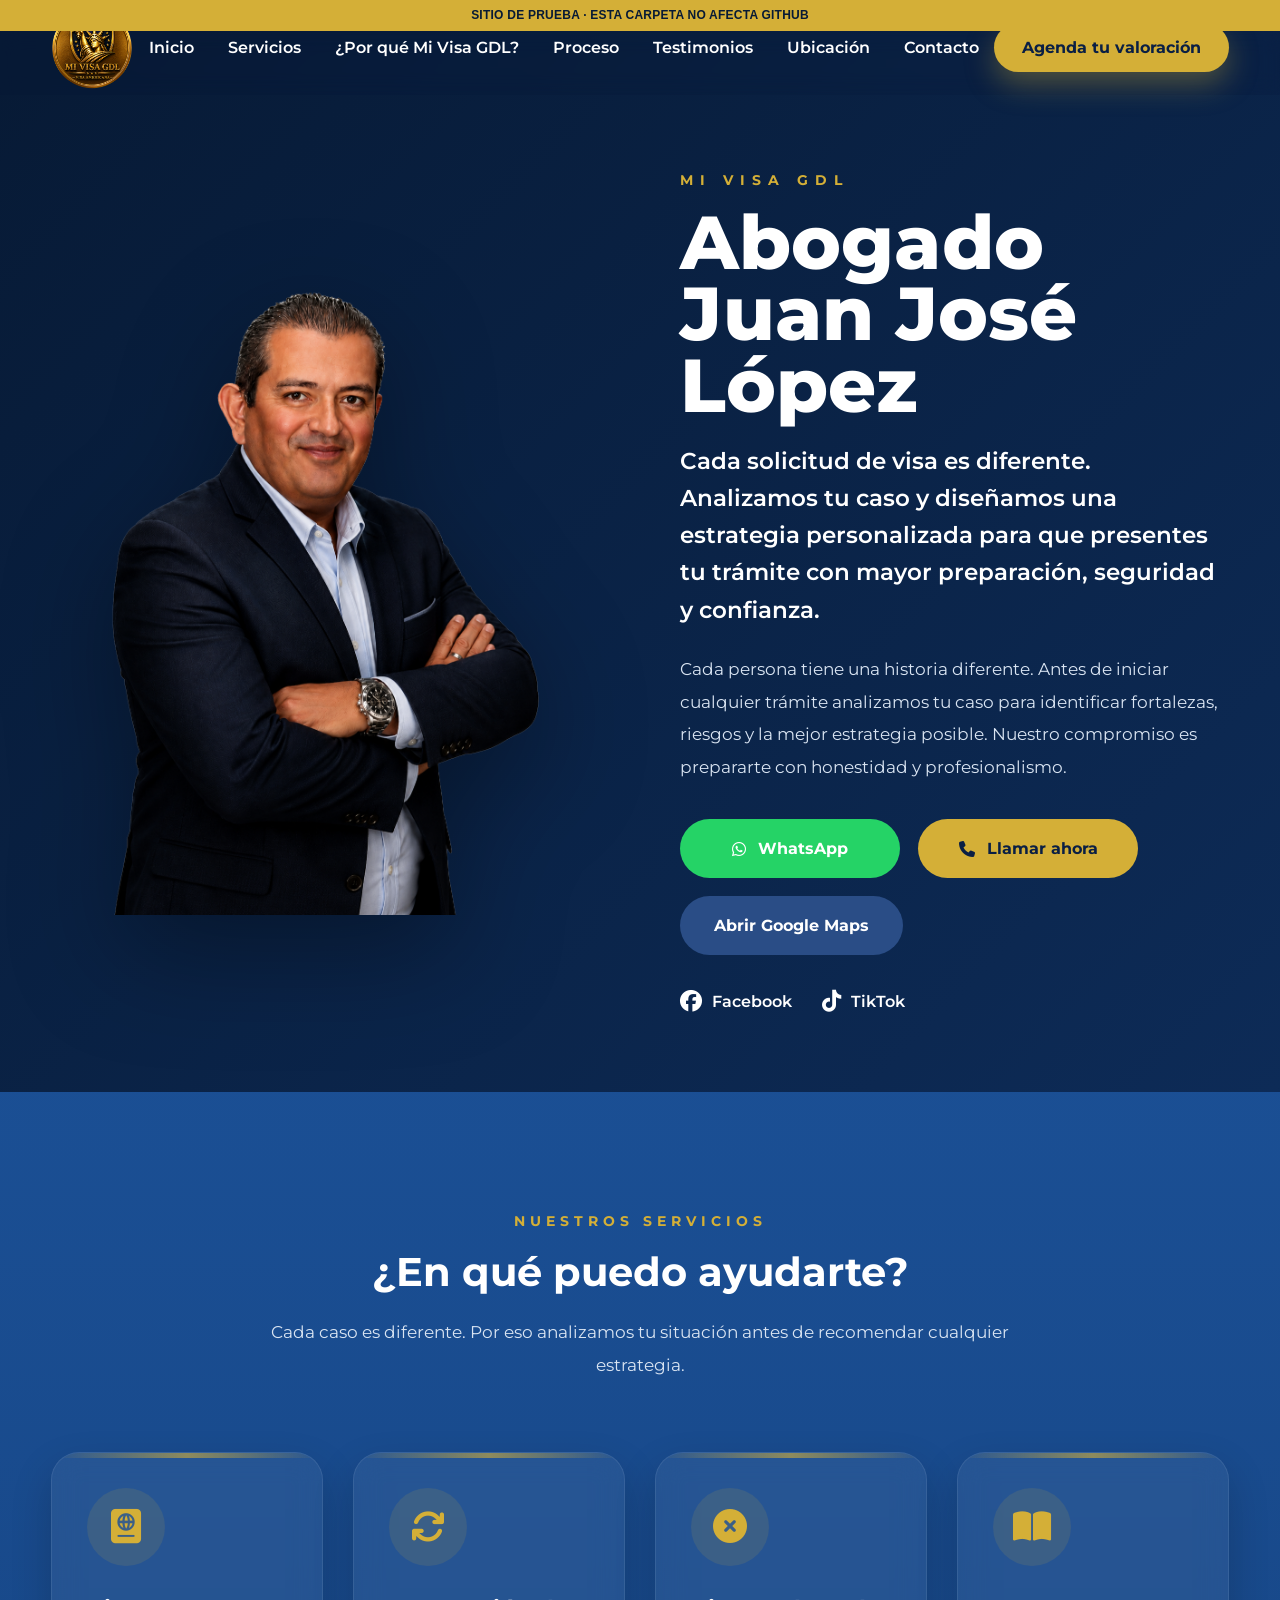
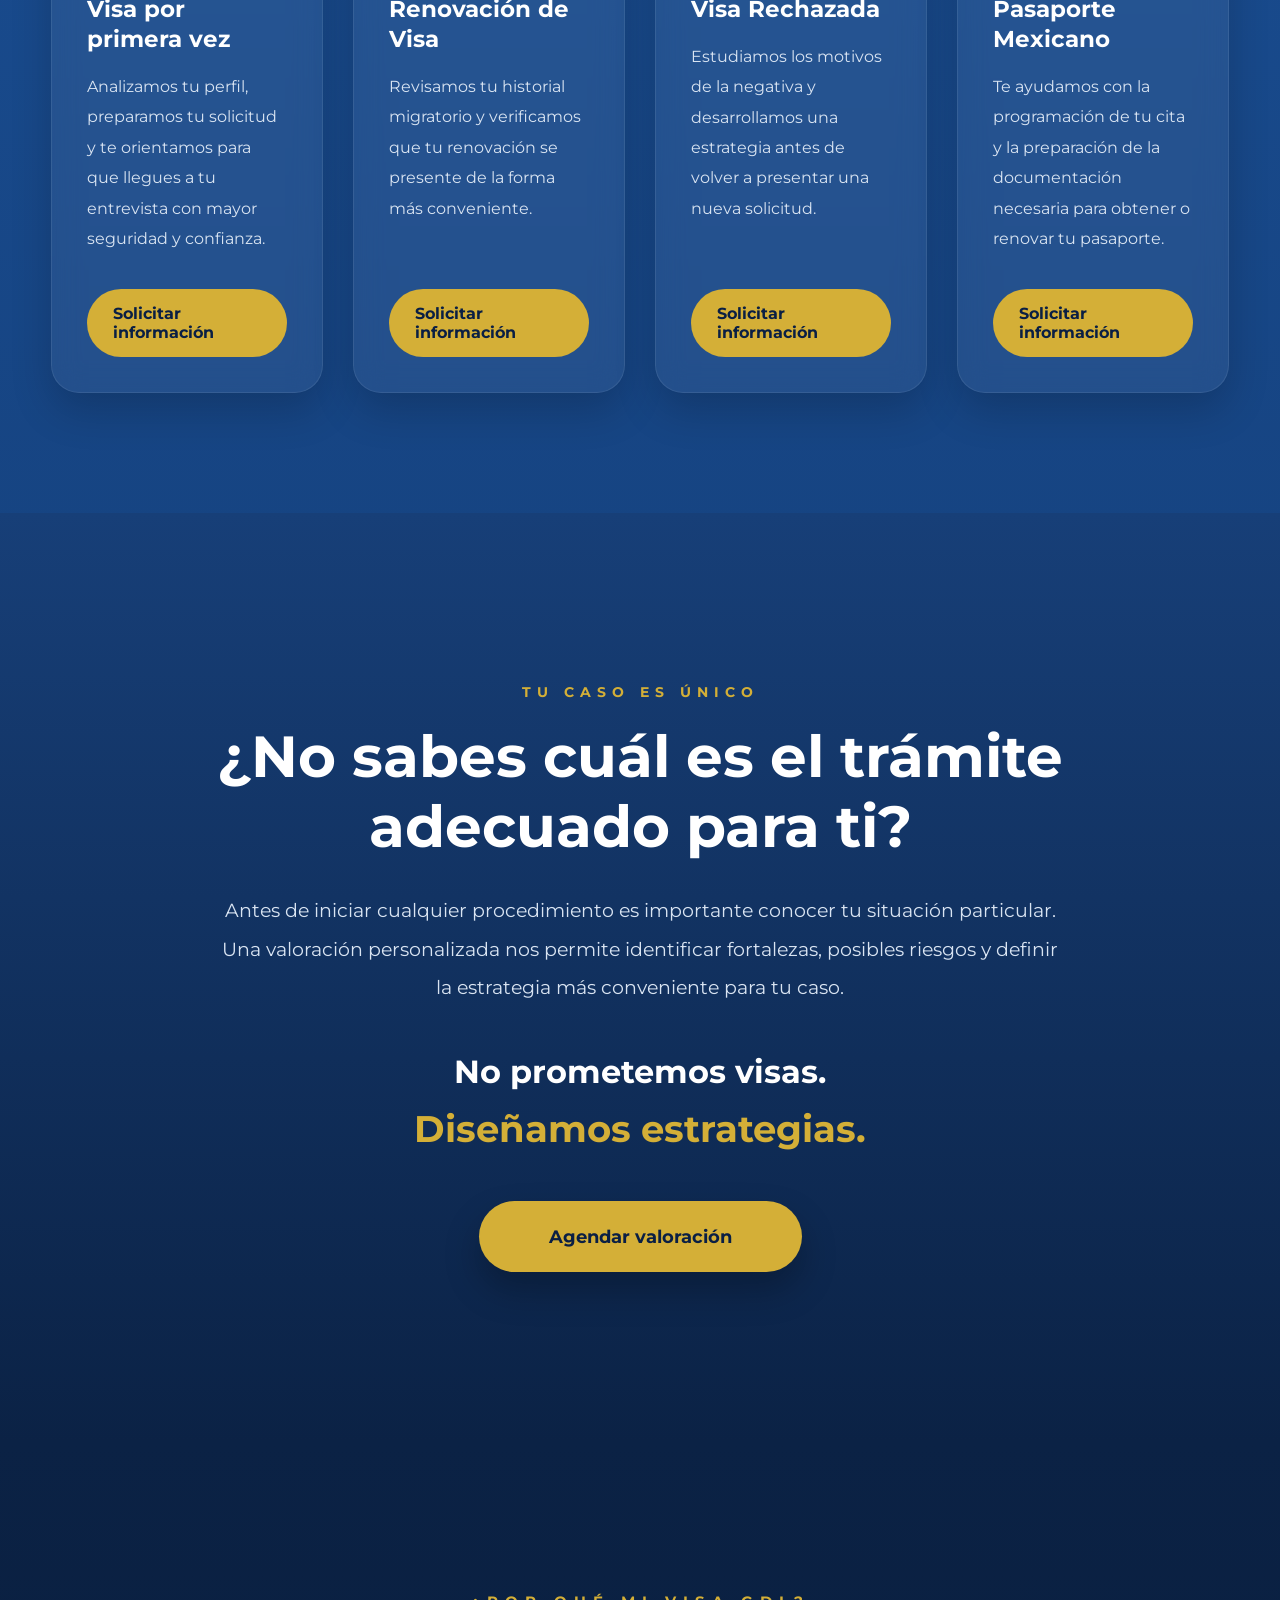
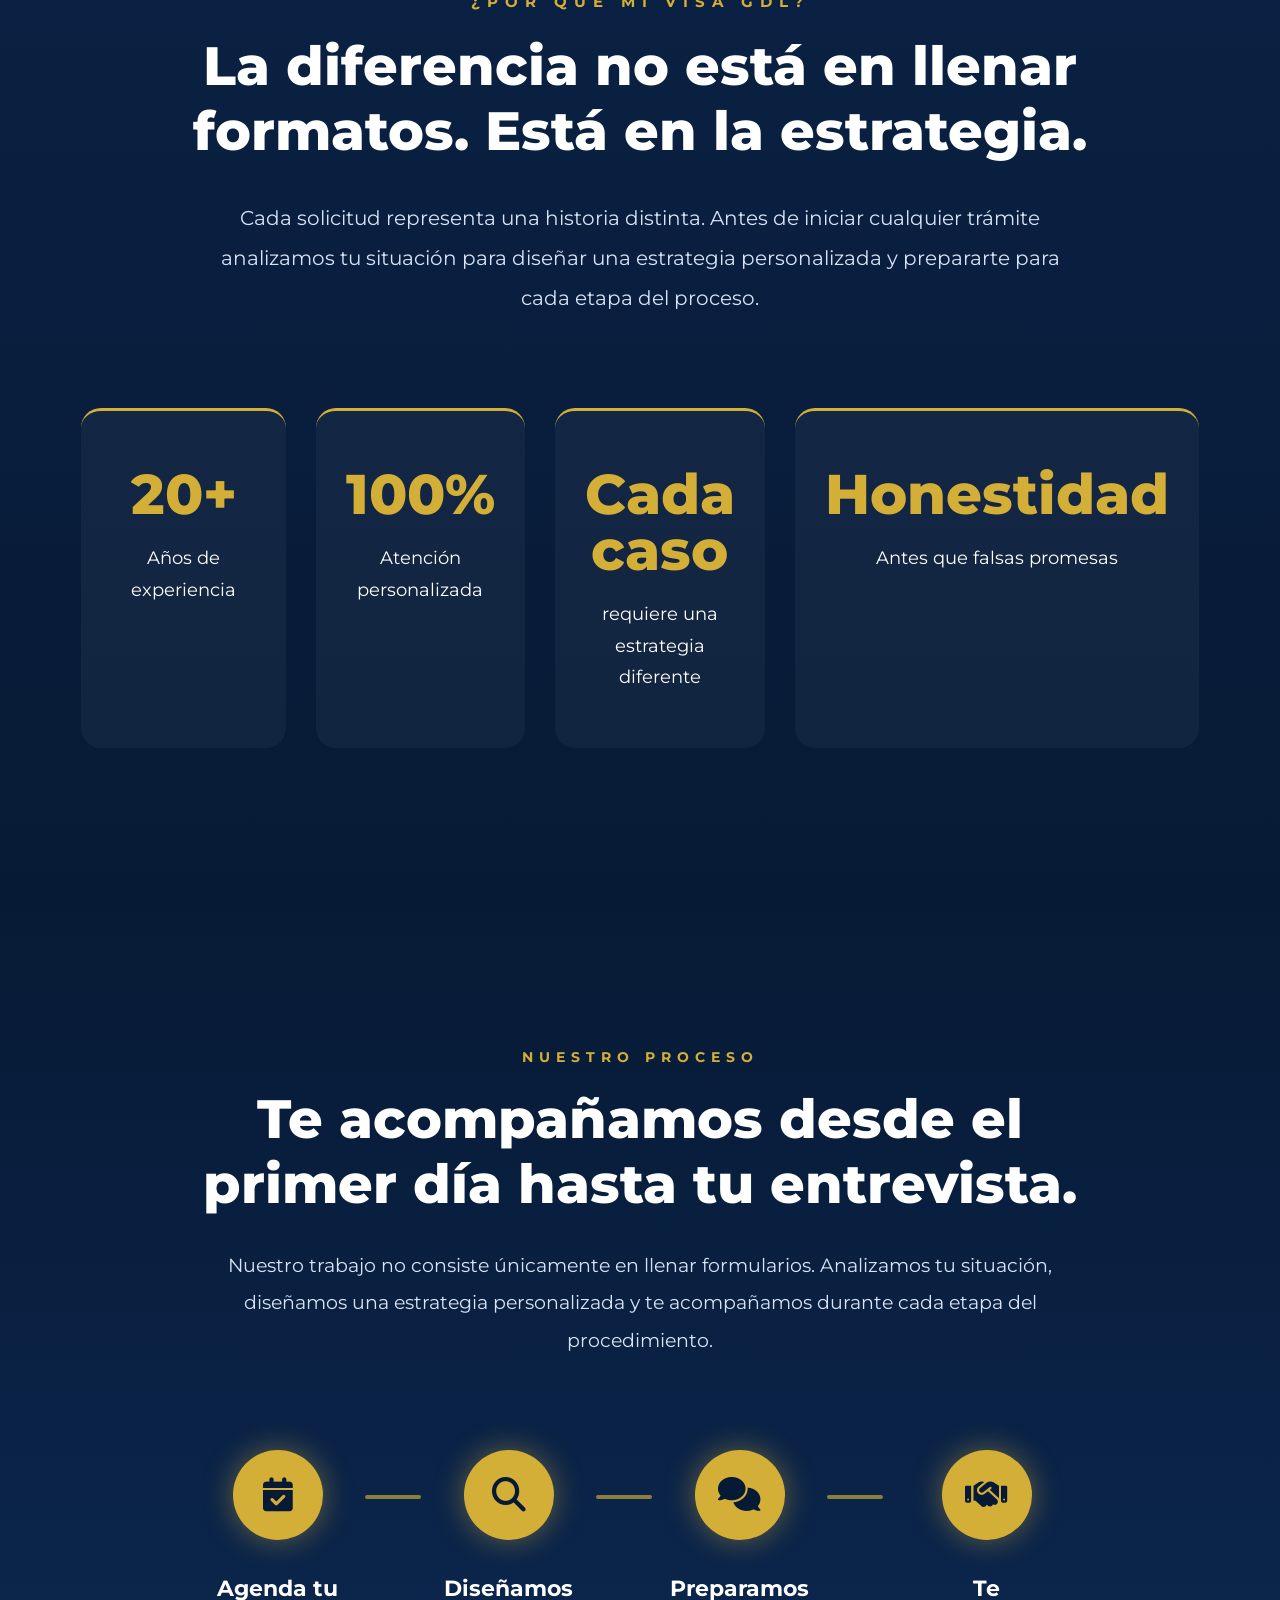
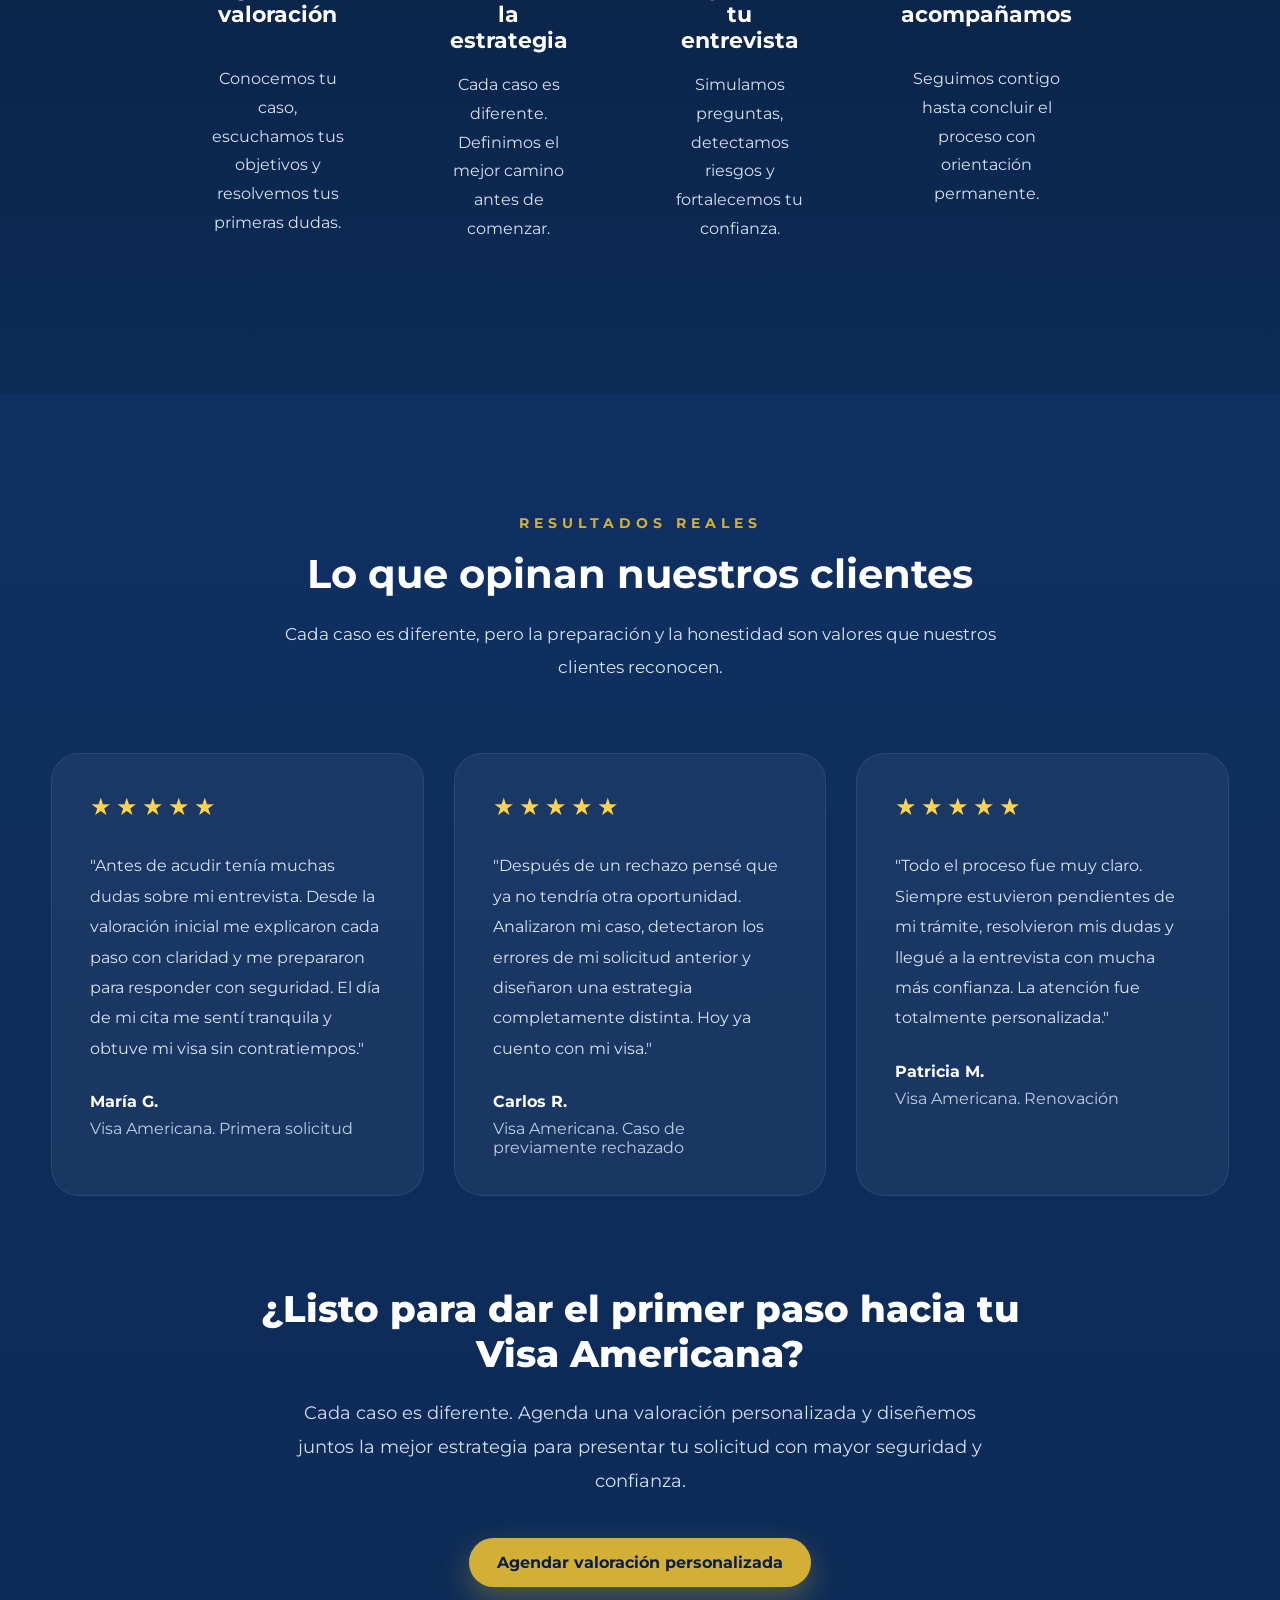
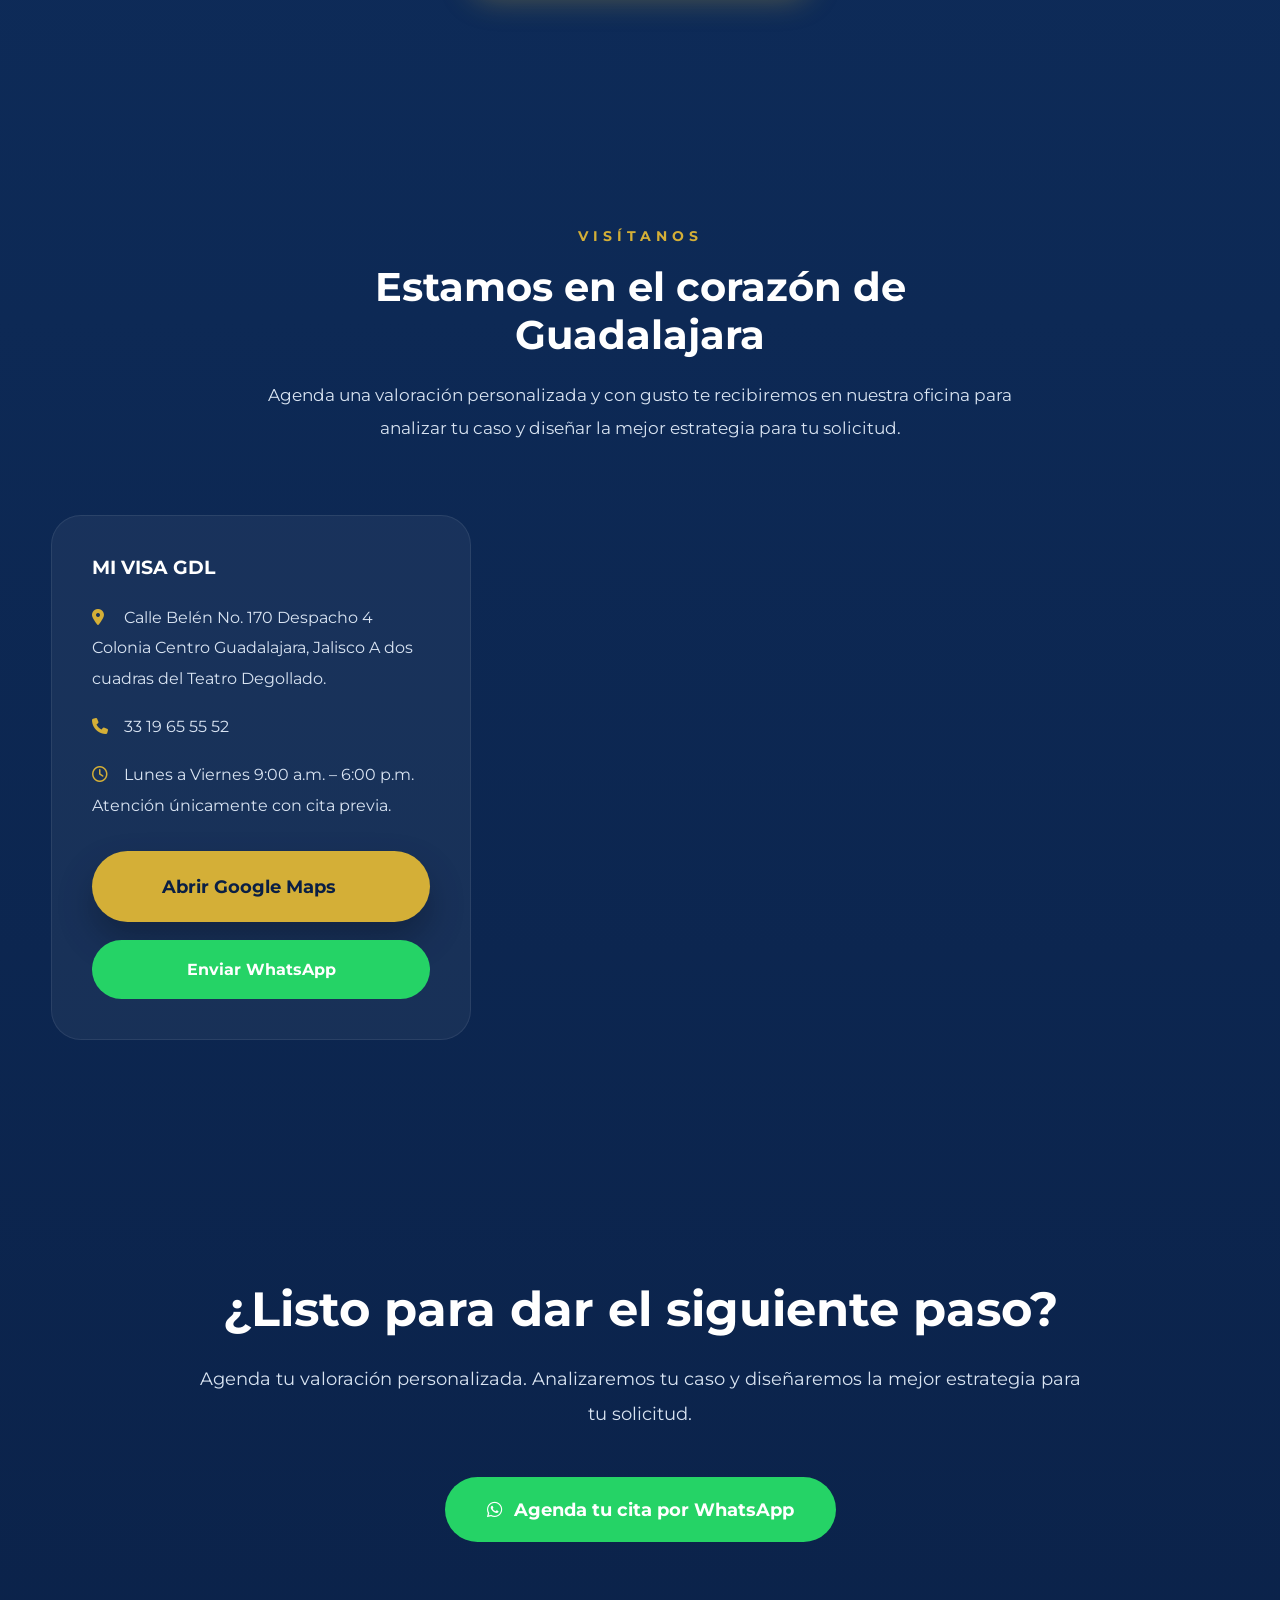
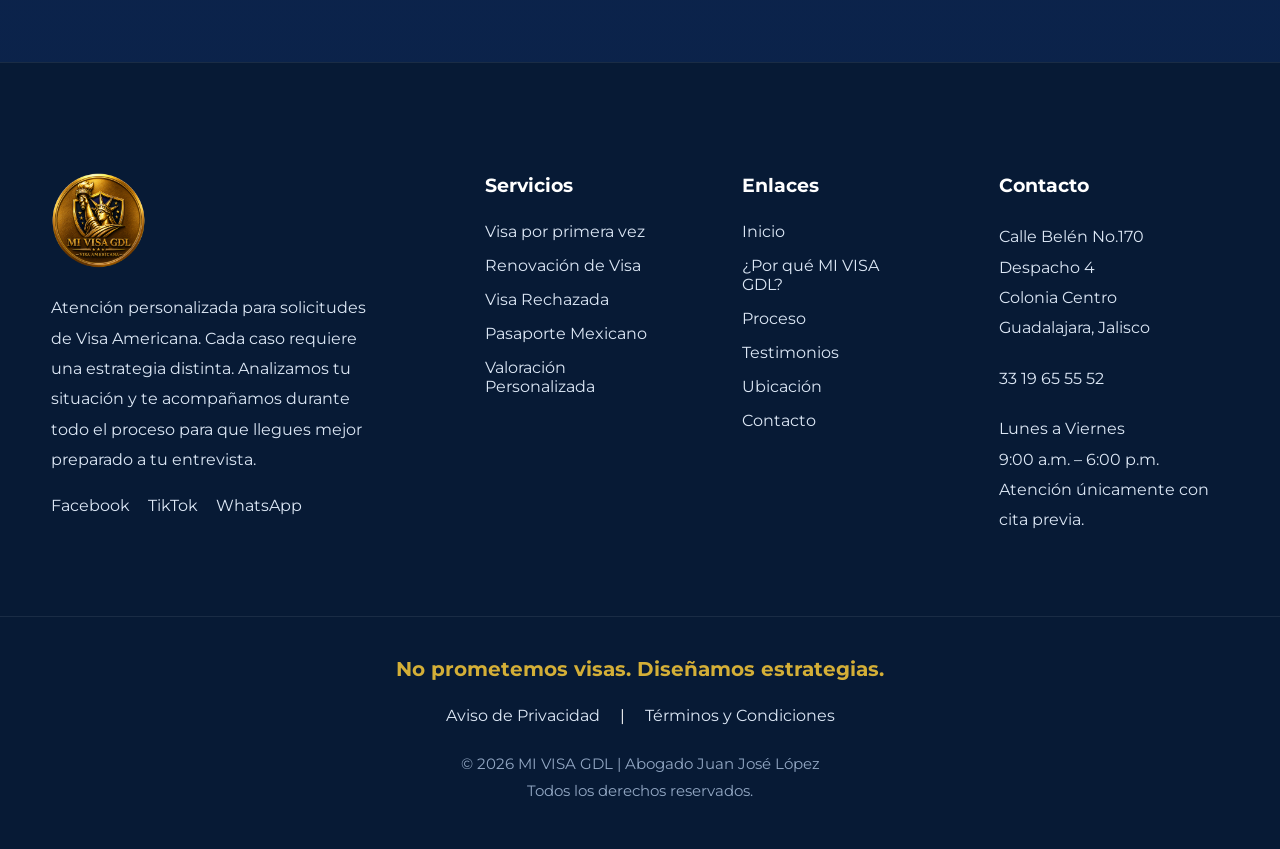
==== commit 14c02403: "Publicar sitio Mi Visa - Paginas" ====
--- a/index.html
+++ b/index.html
@@ -1,1570 +1,1327 @@
-﻿<!DOCTYPE html>
-
-<html lang="es">
-
-<head>
-<!-- Google Tag Manager -->
-<script>(function(w,d,s,l,i){w[l]=w[l]||[];w[l].push({'gtm.start':
-new Date().getTime(),event:'gtm.js'});var f=d.getElementsByTagName(s)[0],
-j=d.createElement(s),dl=l!='dataLayer'?'&l='+l:'';j.async=true;j.src=
-'https://www.googletagmanager.com/gtm.js?id='+i+dl;f.parentNode.insertBefore(j,f);
-})(window,document,'script','dataLayer','GTM-PJKJ7SP2');</script>
-<!-- End Google Tag Manager -->
-  
-<!-- Google tag (gtag.js) -->
-<script async src="https://www.googletagmanager.com/gtag/js?id=G-5TDJWBX1T4"></script>
-<script>
-  window.dataLayer = window.dataLayer || [];
-  function gtag(){dataLayer.push(arguments);}
-  gtag('js', new Date());
-
-  gtag('config', 'G-5TDJWBX1T4');
-</script>
-
-<meta charset="UTF-8">
-
-  <meta http-equiv="X-UA-Compatible" content="IE=edge">
-
-<meta name="robots" content="index, follow, max-image-preview:large">
-
-<meta name="googlebot" content="index, follow">
-
-<meta name="language" content="es-MX">
-
-<meta name="distribution" content="global">
-
-<meta name="rating" content="general">
-
-<meta name="revisit-after" content="7 days">
-
-<meta name="theme-color" content="#0D1B3D">
-
-<link rel="canonical" href="https://mivisagdl.com/">
-
-<meta name="viewport" content="width=device-width, initial-scale=1.0">
-
-<title>MI VISA GDL | Abogado Juan José López</title>
-
-<meta name="description"
-content="Atención personalizada para solicitudes de Visa Americana. Agenda una cita de valoración con el Abogado Juan José López en Guadalajara.">
-
-<meta name="keywords"
-content="Visa Americana, Renovación Visa, Visa Rechazada, Pasaporte Mexicano, Guadalajara">
-
-<meta name="author"
-content="Abogado Juan José López">
-
-<meta property="og:title"
-content="MI VISA GDL">
-
-<meta property="og:description"
-content="Cada caso merece una estrategia, no una promesa.">
-
-<meta property="og:image"
-content="https://mivisagdl.com/assets/logo.png">
-
-<meta property="og:type"
-content="website">
-
-<meta property="og:url"
-content="https://mivisagdl.com/">
-
-<meta property="og:site_name"
-content="MI VISA GDL">
-
-<meta property="og:locale"
-content="es_MX">
-
-<!-- Twitter Cards -->
-
-<meta name="twitter:card"
-content="summary_large_image">
-
-<meta name="twitter:title"
-content="MI VISA GDL | Abogado Juan José López">
-
-<meta name="twitter:description"
-content="Atención personalizada para solicitudes de Visa Americana. Agenda tu cita de valoración.">
-
-<meta name="twitter:image"
-content="https://mivisagdl.com/assets/logo.png">
-
-<link rel="icon"
-href="assets/favicon.png">
-
-<link rel="apple-touch-icon"
-href="assets/favicon.png">
-
-<link rel="preconnect"
-href="https://fonts.googleapis.com">
-
-<link rel="preconnect"
-href="https://fonts.gstatic.com"
-crossorigin>
-
-<link href="https://fonts.googleapis.com/css2?family=Montserrat:wght@300;400;500;600;700;800&display=swap"
-rel="stylesheet">
-
-<link rel="stylesheet"
-href="https://cdnjs.cloudflare.com/ajax/libs/font-awesome/6.7.2/css/all.min.css">
-
-<link rel="stylesheet"
-href="css/style.css">
-
-<link rel="stylesheet"
-href="css/navbar.css">
-
-<link rel="stylesheet"
-href="css/hero.css">
-
-<link rel="stylesheet"
-href="css/servicios.css">
-
-<link rel="stylesheet"
-href="css/ventajas.css">
-
-<link rel="stylesheet"
-href="css/procesos.css">
-
-<link rel="stylesheet"
-href="css/testimonial.css">
-
-<link rel="stylesheet"
-href="css/ubicacion.css">
-
-<link rel="stylesheet"
-href="css/footer.css">
-
-<link rel="stylesheet"
-href="css/faq.css">
-
-  <script type="application/ld+json">
-{
-  "@context":"https://schema.org",
-  "@graph":[
-
-{
-"@type":"LegalService",
-"@id":"https://mivisagdl.com/#legalservice",
-"name":"MI VISA GDL",
-"url":"https://mivisagdl.com",
-"image":"https://mivisagdl.com/assets/logo.png",
-    "logo":"https://mivisagdl.com/assets/logo.png",
-"telephone":"+523319655552",
-
-"address":{
-"@type":"PostalAddress",
-"streetAddress":"Calle Belén No. 170, Despacho 4",
-"addressLocality":"Guadalajara",
-"addressRegion":"Jalisco",
-"postalCode":"44100",
-"addressCountry":"MX"
-},
-
-"areaServed":{
-"@type":"City",
-"name":"Guadalajara"
-},
-
-"openingHoursSpecification":[
-{
-"@type":"OpeningHoursSpecification",
-"dayOfWeek":[
-"Monday",
-"Tuesday",
-"Wednesday",
-"Thursday",
-"Friday"
-],
-"opens":"10:00",
-"closes":"18:00"
-}
-],
-
-"sameAs":[
-"https://www.facebook.com/MiVisaGDL/",
-"https://www.tiktok.com/@mivisagdl"
-]
-},
-
-{
-"@type":"Attorney",
-"@id":"https://mivisagdl.com/#attorney",
-"name":"Juan José López",
-
-"worksFor":{
-"@id":"https://mivisagdl.com/#legalservice"
-}
-},
-
-{
-"@type":"WebSite",
-"@id":"https://mivisagdl.com/#website",
-
-"url":"https://mivisagdl.com",
-
-"name":"MI VISA GDL",
-
-"inLanguage":"es-MX",
-
-"publisher":{
-"@id":"https://mivisagdl.com/#legalservice"
-}
-}
-
-]
-}
-</script>
-  
-</head>
-
-
-<body>
-
-<div class="background"></div>
-
-<!--========================================
-                NAVBAR
-=========================================-->
-
-<header class="navbar">
-
-<div class="container navbar-container">
-
-<a href="#inicio"
-class="logo">
-
-<img src="assets/logo.png"
-alt="MI VISA GDL">
-
-</a>
-
-<nav>
-
-<ul class="menu">
-
-<li>
-
-<a href="#inicio">
-
-Inicio
-
-</a>
-
-</li>
-
-<li>
-
-<a href="#servicios">
-
-Servicios
-
-</a>
-
-</li>
-
-<li>
-
-<a href="#ventajas">
-
-¿Por qué Mi Visa GDL?
-
-</a>
-
-</li>
-
-<li>
-
-<a href="#proceso">
-
-Proceso
-
-</a>
-
-</li>
-
-<li>
-
-<a href="#testimonios">
-
-Testimonios
-
-</a>
-
-</li>
-
-<li>
-
-<a href="#ubicacion">
-
-Ubicación
-
-</a>
-
-</li>
-
-<li>
-
-<a href="#ubicacion">
-
-Contacto
-
-</a>
-
-</li>
-
-</ul>
-
-</nav>
-
-<a href="https://wa.me/523319655552"
-target="_blank"
-class="btn-navbar"
-onclick="dataLayer.push({'event':'click_whatsapp'});">
-
-Agenda tu valoración
-
-</a>
-
-</div>
-
-</header>
-
-<main>
-
-<!--========================================
-                HERO
-=========================================-->
-
-<section id="inicio"
-class="hero">
-
-<div class="container hero-container">
-
-    <!--============================
-            COLUMNA IZQUIERDA
-    =============================-->
-
-    <div class="hero-image">
-
-        <img src="assets/juan-jose.png"
-             alt="Abogado Juan José López">
-
-    </div>
-
-    <!--============================
-            COLUMNA DERECHA
-    =============================-->
-
-    <div class="hero-content">
-
-        
-
-        <span class="hero-brand">
-
-            MI VISA GDL
-
-        </span>
-
-        <h1>
-
-            Abogado<br>
-
-            Juan José López
-
-        </h1>
-
-        <h2>
-
-Cada solicitud de visa es diferente. Analizamos tu caso y diseñamos una estrategia personalizada para que presentes tu trámite con mayor preparación, seguridad y confianza.
-
-</h2>
-
-        <p class="hero-text">
-
-           Cada persona tiene una historia diferente. Antes de iniciar cualquier trámite analizamos tu caso para identificar fortalezas, riesgos y la mejor estrategia posible. Nuestro compromiso es prepararte con honestidad y profesionalismo.
-        </p>
-
-        <div class="hero-buttons">
-
-            <a href="https://wa.me/523319655552"
-
-               target="_blank"
-
-               class="btn-whatsapp">
-
-                <i class="fa-brands fa-whatsapp"></i>
-
-                WhatsApp
-
-            </a>
-
-            <a href="tel:+523319655552"
-   onclick="dataLayer.push({'event':'click_telefono'});"
-   class="btn-phone">
-
-    <i class="fa-solid fa-phone"></i>
-
-    Llamar ahora
-</a>
-
-<a href="https://www.google.com/maps/place/C.+Bel%C3%A9n+170,+Zona+Centro,+44100+Guadalajara,+Jal./@20.6792391,-103.347537,17z/data=!3m1!4b1!4m5!3m4!1s0x8428b1efb99587a7:0x9dd1ed5231bec423!8m2!3d20.6792341!4d-103.3449621?entry=ttu&g_ep=EgoyMDI2MDcyMi4wIKXMDSoASAFQAw%3D%3D"
-   target="_blank"
-  class="btn-map">
-   
-    Abrir Google Maps
-</a>
-
- 
-
-        </div>
-
-        <div class="hero-social">
-
-            <a href="https://www.facebook.com/MiVisaGDL/"
-   target="_blank"
-   rel="noopener noreferrer">
-                <i class="fa-brands fa-facebook"></i>
-
-                Facebook
-
-            </a>
-
-            <a href="https://www.tiktok.com/@mivisagdl"
-   target="_blank"
-   rel="noopener noreferrer">
-                <i class="fa-brands fa-tiktok"></i>
-
-                TikTok
-
-            </a>
-
-        </div>
-
-    </div>
-
-</div>
-
-</section>
-
-<!--========================================
-              SERVICIOS
-=========================================-->
-
-<section id="servicios" class="services">
-
-<div class="container">
-
-<div class="section-title">
-
-<span>
-
-NUESTROS SERVICIOS
-
-</span>
-
-<h2>
-
-¿En qué puedo ayudarte?
-
-</h2>
-
-<p>
-
-Cada caso es diferente.
-
-Por eso analizamos tu situación antes de recomendar cualquier estrategia.
-
-</p>
-
-</div>
-
-<div class="services-grid">
-
-        <!-- ================= SERVICIO 1 ================= -->
-
-        <article class="service-card">
-
-            <div class="service-icon">
-
-                <i class="fa-solid fa-passport"></i>
-
-            </div>
-
-            <h3>
-
-                Visa por primera vez
-
-            </h3>
-
-            <p>
-
-                Analizamos tu perfil, preparamos tu solicitud y te orientamos para que llegues a tu entrevista con mayor seguridad y confianza.
-
-            </p>
-
-            <a href="https://wa.me/523319655552"
-               target="_blank"
-               class="service-btn">
-
-                Solicitar información
-
-            </a>
-
-        </article>
-
-
-        <!-- ================= SERVICIO 2 ================= -->
-
-        <article class="service-card">
-
-            <div class="service-icon">
-
-                <i class="fa-solid fa-arrows-rotate"></i>
-
-            </div>
-
-            <h3>
-
-                Renovación de Visa
-
-            </h3>
-
-            <p>
-
-                Revisamos tu historial migratorio y verificamos que tu renovación se presente de la forma más conveniente.
-
-            </p>
-
-            <a href="https://wa.me/523319655552"
-               target="_blank"
-               class="service-btn">
-
-                Solicitar información
-
-            </a>
-
-        </article>
-
-
-        <!-- ================= SERVICIO 3 ================= -->
-
-        <article class="service-card">
-
-            <div class="service-icon">
-
-                <i class="fa-solid fa-circle-xmark"></i>
-
-            </div>
-
-            <h3>
-
-                Visa Rechazada
-
-            </h3>
-
-            <p>
-
-                Estudiamos los motivos de la negativa y desarrollamos una estrategia antes de volver a presentar una nueva solicitud.
-
-            </p>
-
-            <a href="https://wa.me/523319655552"
-               target="_blank"
-               class="service-btn">
-
-                Solicitar información
-
-            </a>
-
-        </article>
-
-
-        <!-- ================= SERVICIO 4 ================= -->
-
-        <article class="service-card">
-
-            <div class="service-icon">
-
-                <i class="fa-solid fa-book-open"></i>
-
-            </div>
-
-            <h3>
-
-                Pasaporte Mexicano
-
-            </h3>
-
-            <p>
-
-                Te ayudamos con la programación de tu cita y la preparación de la documentación necesaria para obtener o renovar tu pasaporte.
-
-            </p>
-
-            <a href="https://wa.me/523319655552"
-               target="_blank"
-               class="service-btn">
-
-                Solicitar información
-
-            </a>
-
-        </article>
-
-    </div>
-
-</div>
-
-</section>
-
-<!--====================================
-        CTA DESPUÉS DE SERVICIOS
-=====================================-->
-
-<section class="services-cta">
-
-    <div class="container">
-
-        <span class="mini-title">
-
-            TU CASO ES ÚNICO
-
-        </span>
-
-        <h2>
-
-            ¿No sabes cuál es el trámite adecuado para ti?
-
-        </h2>
-
-        <p>
-
-            Antes de iniciar cualquier procedimiento es importante
-            conocer tu situación particular.
-
-            Una valoración personalizada nos permite identificar
-            fortalezas, posibles riesgos y definir la estrategia
-            más conveniente para tu caso.
-
-        </p>
-
-        <div class="cta-highlight">
-
-            No prometemos visas.
-
-            <strong>
-
-                Diseñamos estrategias.
-
-            </strong>
-
-        </div>
-
-        <a href="https://wa.me/523319655552"
-
-           class="btn btn-gold">
-
-            Agendar valoración
-
-        </a>
-
-    </div>
-
-</section>
-
-
-<!--==================================
-      ¿POR QUÉ MI VISA GDL?
-===================================-->
-
-<section id="ventajas" class="why-us">
-
-    <div class="container">
-
-        <span class="mini-title">
-
-            ¿POR QUÉ MI VISA GDL?
-
-        </span>
-
-        <h2>
-
-            La diferencia no está en llenar formatos.
-
-            Está en la estrategia.
-
-        </h2>
-
-        <p class="why-text">
-
-            Cada solicitud representa una historia distinta.
-
-            Antes de iniciar cualquier trámite analizamos
-            tu situación para diseñar una estrategia
-            personalizada y prepararte para cada etapa
-            del proceso.
-
-        </p>
-
-        <div class="stats-grid">
-
-            <div class="stat-box">
-
-                <h3>
-
-                    20+
-
-                </h3>
-
-                <span>
-
-                    Años de experiencia
-
-                </span>
-
-            </div>
-
-            <div class="stat-box">
-
-                <h3>
-
-                    100%
-
-                </h3>
-
-                <span>
-
-                    Atención personalizada
-
-                </span>
-
-            </div>
-
-            <div class="stat-box">
-
-                <h3>
-
-                    Cada caso
-
-                </h3>
-
-                <span>
-
-                    requiere una estrategia diferente
-
-                </span>
-
-            </div>
-
-            <div class="stat-box">
-
-                <h3>
-
-                    Honestidad
-
-                </h3>
-
-                <span>
-
-                    Antes que falsas promesas
-
-                </span>
-
-            </div>
-
-        </div>
-
-    </div>
-
-</section>
-
-
-
-<!--==================================================
-                PROCESO V2 PREMIUM
-===================================================-->
-
-<section id="proceso" class="process-v2">
-
-<div class="container">
-
-<span class="mini-title">
-NUESTRO PROCESO
-</span>
-
-<h2>
-Te acompañamos desde el primer día
-hasta tu entrevista.
-</h2>
-
-<p class="process-text">
-
-Nuestro trabajo no consiste únicamente en llenar formularios.
-Analizamos tu situación, diseñamos una estrategia personalizada
-y te acompañamos durante cada etapa del procedimiento.
-
-</p>
-
-<div class="timeline">
-
-<div class="step">
-
-<div class="circle">
-
-<i class="fa-solid fa-calendar-check"></i>
-
-</div>
-
-<h3>
-Agenda tu valoración
-</h3>
-
-<p>
-
-Conocemos tu caso,
-escuchamos tus objetivos
-y resolvemos tus primeras dudas.
-
-</p>
-
-</div>
-
-<div class="line"></div>
-
-<div class="step">
-
-<div class="circle">
-
-<i class="fa-solid fa-magnifying-glass"></i>
-
-</div>
-
-<h3>
-Diseñamos la estrategia
-</h3>
-
-<p>
-
-Cada caso es diferente.
-Definimos el mejor camino
-antes de comenzar.
-
-</p>
-
-</div>
-
-<div class="line"></div>
-
-<div class="step">
-
-<div class="circle">
-
-<i class="fa-solid fa-comments"></i>
-
-</div>
-
-<h3>
-Preparamos tu entrevista
-</h3>
-
-<p>
-
-Simulamos preguntas,
-detectamos riesgos
-y fortalecemos tu confianza.
-
-</p>
-
-</div>
-
-<div class="line"></div>
-
-<div class="step">
-
-<div class="circle">
-
-<i class="fa-solid fa-handshake"></i>
-
-</div>
-
-<h3>
-Te acompañamos
-</h3>
-
-<p>
-
-Seguimos contigo
-hasta concluir el proceso
-con orientación permanente.
-
-</p>
-
-</div>
-
-</div>
-
-</div>
-
-</section>
-
-
-
-<!-- ==========================================
-            TESTIMONIOS
-=========================================== -->
-
-<section id="testimonios" class="testimonios">
-
-    <div class="container">
-
-        <div class="section-title">
-
-            <span>
-
-                RESULTADOS REALES
-
-            </span>
-
-            <h2>
-
-                Lo que opinan nuestros clientes
-
-            </h2>
-
-            <p>
-
-                Cada caso es diferente, pero la preparación y la honestidad son valores que nuestros clientes reconocen.
-
-            </p>
-
-        </div>
-
-        <div class="testimonios-grid">
-
-        <!-- ================= TESTIMONIO 1 ================= -->
-
-        <article class="testimonial">
-
-            <div class="stars">
-                ★★★★★
-            </div>
-
-            <p class="texto">
-"Antes de acudir tenía muchas dudas sobre mi entrevista. Desde la valoración inicial me explicaron cada paso con claridad y me prepararon para responder con seguridad. El día de mi cita me sentí tranquila y obtuve mi visa sin contratiempos."
-</p>
-
-<h4>María G.</h4>
-
-<span>Visa Americana. Primera solicitud</span>
-
-        </article>
-
-
-        <!-- ================= TESTIMONIO 2 ================= -->
-
-        <article class="testimonial">
-
-            <div class="stars">
-                ★★★★★
-            </div>
-
-           <p class="texto">
-"Después de un rechazo pensé que ya no tendría otra oportunidad. Analizaron mi caso, detectaron los errores de mi solicitud anterior y diseñaron una estrategia completamente distinta. Hoy ya cuento con mi visa."
-</p>
-
-<h4>Carlos R.</h4>
-
-<span>Visa Americana. Caso de previamente rechazado</span>
-
-            
-        </article>
-
-
-        <!-- ================= TESTIMONIO 3 ================= -->
-
-        <article class="testimonial">
-
-            <div class="stars">
-                ★★★★★
-            </div>
-
-            <p class="texto">
-"Todo el proceso fue muy claro. Siempre estuvieron pendientes de mi trámite, resolvieron mis dudas y llegué a la entrevista con mucha más confianza. La atención fue totalmente personalizada."
-</p>
-
-<h4>Patricia M.</h4>
-
-<span>Visa Americana. Renovación</span>
-
-            
-        </article>
-
-    </div>
-
-</div>
-
-<div class="cta-testimonios">
-
-    <h3>¿Listo para dar el primer paso hacia tu Visa Americana?</h3>
-
-    <p>
-        Cada caso es diferente. Agenda una valoración personalizada y diseñemos juntos la mejor estrategia para presentar tu solicitud con mayor seguridad y confianza.
-    </p>
-
-    <a href="https://wa.me/523319655552?text=Hola%20Abogado%20Juan%20Jos%C3%A9.%20Vi%20la%20p%C3%A1gina%20de%20MI%20VISA%20GDL%20y%20me%20gustar%C3%ADa%20agendar%20una%20valoraci%C3%B3n%20personalizada%20para%20mi%20tr%C3%A1mite%20de%20visa."
-   target="_blank"
-   class="btn-navbar">
-    Agendar valoración personalizada
-</a>
-
-</div>
-
-</section>
-
-<!--=========================================
-            PREGUNTAS FRECUENTES
-==========================================-->
-
-<section class="faq">
-
-    <div class="container">
-
-        <div class="faq-title">
-
-            <h2>Preguntas Frecuentes</h2>
-
-            <p>
-                Resolvemos algunas de las dudas más comunes sobre la solicitud de Visa Americana. Si tu caso es diferente, agenda una valoración personalizada y con gusto analizaremos tu situación.
-            </p>
-
-        </div>
-
-        <div class="faq-container">
-
-            <div class="faq-item">
-
-                <button class="faq-question">
-
-                    ¿Puedo solicitar una Visa Americana si me la negaron anteriormente?
-
-                    <i class="fa-solid fa-chevron-down faq-icon"></i>
-
-                </button>
-
-                <div class="faq-answer">
-
-                    <p>
-                        Sí. Una negativa anterior no significa que no puedas volver a solicitar una Visa Americana. Lo importante es analizar las causas de la negativa y determinar si existen cambios relevantes antes de presentar una nueva solicitud.
-                    </p>
-
-                </div>
-
-            </div>
-
-            <div class="faq-item">
-
-                <button class="faq-question">
-
-                    ¿Garantizan la aprobación de la Visa?
-
-                    <i class="fa-solid fa-chevron-down faq-icon"></i>
-
-                </button>
-
-                <div class="faq-answer">
-
-                    <p>
-                        No. Nadie puede garantizar la aprobación de una Visa Americana. Nuestro trabajo consiste en preparar tu expediente, analizar tu caso y ayudarte a llegar mejor preparado a la entrevista consular.
-                    </p>
-
-                </div>
-
-            </div>
-
-            <div class="faq-item">
-
-                <button class="faq-question">
-
-                    ¿Qué incluye la valoración personalizada?
-
-                    <i class="fa-solid fa-chevron-down faq-icon"></i>
-
-                </button>
-
-                <div class="faq-answer">
-
-                    <p>
-                        Analizamos tus antecedentes, el motivo de tu viaje, tu documentación y cualquier situación que pueda influir en tu solicitud para definir la mejor estrategia para tu caso.
-                    </p>
-
-                </div>
-
-            </div>
-
-            <div class="faq-item">
-
-                <button class="faq-question">
-
-                    ¿Necesito tener pasaporte vigente?
-
-                    <i class="fa-solid fa-chevron-down faq-icon"></i>
-
-                </button>
-
-                <div class="faq-answer">
-
-                    <p>
-                        Sí. El pasaporte mexicano vigente es indispensable para iniciar correctamente el trámite de una Visa Americana.
-                    </p>
-
-                </div>
-
-            </div>
-
-            <div class="faq-item">
-
-                <button class="faq-question">
-
-                    ¿Cómo puedo agendar una valoración?
-
-                    <i class="fa-solid fa-chevron-down faq-icon"></i>
-
-                </button>
-
-                <div class="faq-answer">
-
-                    <p>
-                        Puedes comunicarte con nosotros por WhatsApp o mediante cualquiera de los medios de contacto disponibles en esta página para programar una cita de valoración personalizada.
-                    </p>
-
-                </div>
-
-            </div>
-
-        </div>
-
-    </div>
-
-<div class="faq-cta">
-
-    <h3>¿No encontraste la respuesta que buscabas?</h3>
-
-    <p>
-
-        Agenda una valoración personalizada y con gusto analizaremos tu caso de forma individual.
-
-    </p>
-
-    <a href="https://wa.me/523319655552?text=Hola%20Abogado%20Juan%20Jos%C3%A9.%20Deseo%20agendar%20una%20valoraci%C3%B3n."
-       class="btn btn-primary">
-
-        Agendar valoración
-
-    </a>
-
-</div>
-
-
-</section>
-
-<!-- ==========================================
-            UBICACIÓN
-=========================================== -->
-
-<section id="ubicacion" class="ubicacion">
-
-<div class="container">
-
-<div class="section-title">
-
-<span>
-
-VISÍTANOS
-
-</span>
-
-<h2>
-
-Estamos en el corazón de Guadalajara
-
-</h2>
-
-<p>
-
-Agenda una valoración personalizada y con gusto te recibiremos en nuestra oficina para analizar tu caso y diseñar la mejor estrategia para tu solicitud.
-
-</p>
-
-</div>
-
-<div class="ubicacion-card">
-
-<div class="info">
-
-<h3>
-
-MI VISA GDL
-
-</h3>
-
-<p>
-
-<i class="fa-solid fa-location-dot"></i>
-
-Calle Belén No. 170
-Despacho 4
-Colonia Centro
-Guadalajara, Jalisco
-A dos cuadras del Teatro Degollado.
-
-</p>
-
-<p>
-
-<i class="fa-solid fa-phone"></i>
-
-33 19 65 55 52
-
-</p>
-
-<p>
-
-<i class="fa-regular fa-clock"></i>
-
-Lunes a Viernes
-
-10:00 a.m. – 6:00 p.m.
-
-Atención únicamente con cita previa.
-
-</p>
-
-<div class="ubicacion-buttons">
-
-<a href="https://www.google.com/maps/place/C.+Bel%C3%A9n+170,+Zona+Centro,+44100+Guadalajara,+Jal./@20.6792391,-103.347537,17z/data=!3m1!4b1!4m5!3m4!1s0x8428b1efb99587a7:0x9dd1ed5231bec423!8m2!3d20.6792341!4d-103.3449621?entry=ttu&g_ep=EgoyMDI2MDcyMi4wIKXMDSoASAFQAw%3D%3D"
-   target="_blank"
-   rel="noopener noreferrer"
-   onclick="dataLayer.push({'event':'click_maps'});"
-   class="btn-map btn-gold">
-
-    Abrir Google Maps
-
-</a>
-
-<a href="https://wa.me/523319655552"
-
-target="_blank"
-
-class="btn-whatsapp">
-
-Enviar WhatsApp
-
-</a>
-
-</div>
-
-</div>
-
-<div class="mapa">
-
-<iframe
-src="https://www.google.com/maps?q=Calle+Belén+170,+Guadalajara,+Jalisco&output=embed"
-loading="lazy">
-</iframe>
-
-</div>
-
-</div>
-
-</div>
-
-</section>
-
-
-
-<!-- ==========================================
-                CTA FINAL
-=========================================== -->
-
-<section class="cta-final">
-
-<div class="container">
-
-<h2>
-
-¿Listo para dar el siguiente paso?
-
-</h2>
-
-<p>
-
-Agenda tu valoración personalizada. Analizaremos tu caso y diseñaremos la mejor estrategia para tu solicitud.
-
-</p>
-
-<a href="https://wa.me/523319655552"
-
-target="_blank"
-
-class="cta-button">
-
-<i class="fa-brands fa-whatsapp"></i>
-
-Agenda tu cita por WhatsApp
-
-</a>
-
-</div>
-
-</section>
-
-
-
-<!--==================================================
-                    FOOTER PREMIUM
-===================================================-->
-
-<footer class="footer">
-
-    <div class="container footer-grid">
-
-        <!-- COLUMNA 1 -->
-
-        <div class="footer-col">
-
-            <img src="assets/logo.png" alt="MI VISA GDL" class="footer-logo">
-
-            <p class="footer-text">
-
-                Atención personalizada para solicitudes de Visa Americana.
-
-                Cada caso requiere una estrategia distinta. Analizamos tu situación y te acompañamos durante todo el proceso para que llegues mejor preparado a tu entrevista.
-
-            </p>
-
-            <div class="footer-social">
-
-                <a href="https://www.facebook.com/MiVisaGDL/"
-   target="_blank"
-   rel="noopener noreferrer">
-    Facebook
-</a>
-
-                <a href="https://www.tiktok.com/@mivisagdl"
-   target="_blank"
-   rel="noopener noreferrer">
-    TikTok
-</a>
-
-                <a href="https://wa.me/523319655552?text=Hola%20Abogado%20Juan%20Jos%C3%A9.%20Visité%20la%20página%20de%20MI%20VISA%20GDL%20y%20me%20gustaría%20agendar%20una%20valoración%20personalizada."
-   target="_blank"
-   rel="noopener noreferrer">
-    WhatsApp
-</a>
-            </div>
-
-        </div>
-
-
-        <!-- COLUMNA 2 -->
-
-        <div class="footer-col">
-
-            <h3>Servicios</h3>
-
-            <ul>
-
-                <li><a href="#servicios">Visa por primera vez</a></li>
-
-                <li><a href="#servicios">Renovación de Visa</a></li>
-
-                <li><a href="#servicios">Visa Rechazada</a></li>
-
-                <li><a href="#servicios">Pasaporte Mexicano</a></li>
-
-                <li><a href="#contacto">Valoración Personalizada</a></li>
-
-            </ul>
-
-        </div>
-
-
-        <!-- COLUMNA 3 -->
-
-        <div class="footer-col">
-
-            <h3>Enlaces</h3>
-
-            <ul>
-
-                <li><a href="#inicio">Inicio</a></li>
-
-                <li><a href="#ventajas">¿Por qué MI VISA GDL?</a></li>
-
-                <li><a href="#proceso">Proceso</a></li>
-
-                <li><a href="#testimonios">Testimonios</a></li>
-
-                <li><a href="#ubicacion">Ubicación</a></li>
-
-                <li><a href="#contacto">Contacto</a></li>
-
-            </ul>
-
-        </div>
-
-
-        <!-- COLUMNA 4 -->
-
-        <div class="footer-col">
-
-            <h3>Contacto</h3>
-
-            <p>
-
-                Calle Belén No.170<br>
-
-                Despacho 4<br>
-
-                Colonia Centro<br>
-
-                Guadalajara, Jalisco
-
-            </p>
-
-            <p>
-
-                <a href="tel:+523319655552">
-
-                33 19 65 55 52
-
-                </a>
-
-            </p>
-
-            <p>
-
-                Lunes a Viernes
-
-                <br>
-
-                10:00 a.m. – 6:00 p.m.
-
-                <br>
-
-                Atención únicamente con cita previa.
-
-            </p>
-
-        </div>
-
-    </div>
-
-
-    <div class="footer-divider"></div>
-
-
-    <div class="footer-bottom">
-
-        <p class="footer-frase">
-
-            No prometemos visas. Diseñamos estrategias.
-
-        </p>
-
-        <div class="footer-links">
-
-            <a href="#">Aviso de Privacidad</a>
-
-            <span>|</span>
-
-            <a href="#">Términos y Condiciones</a>
-
-        </div>
-
-        <p class="copyright">
-
-            © 2026 MI VISA GDL | Abogado Juan José López
-
-            <br>
-
-            Todos los derechos reservados.
-
-        </p>
-
-    </div>
-
-</footer>
-
-</main>
-
-<script src="js/script.js"></script>
-
-<script src="js/faq.js"></script>
-
-<script type="application/ld+json">
-{
-"@context":"https://schema.org",
-"@type":"FAQPage",
-"mainEntity":[
-
-{
-"@type":"Question",
-"name":"¿Puedo solicitar una Visa Americana si me la negaron anteriormente?",
-"acceptedAnswer":{
-"@type":"Answer",
-"text":"Sí. Una negativa anterior no significa que no puedas volver a solicitar una Visa Americana. Cada caso debe analizarse de manera individual para identificar las causas de la negativa y determinar la mejor estrategia antes de presentar una nueva solicitud."
-}
-},
-
-{
-"@type":"Question",
-"name":"¿Garantizan la aprobación de la Visa?",
-"acceptedAnswer":{
-"@type":"Answer",
-"text":"No. Ningún abogado, gestor o asesor puede garantizar la aprobación de una Visa Americana. La decisión corresponde exclusivamente al Oficial Consular de los Estados Unidos."
-}
-},
-
-{
-"@type":"Question",
-"name":"¿Qué incluye la valoración personalizada?",
-"acceptedAnswer":{
-"@type":"Answer",
-"text":"La valoración permite conocer tu situación migratoria, revisar tus antecedentes, identificar posibles riesgos y definir una estrategia adecuada antes de iniciar el trámite."
-}
-},
-
-{
-"@type":"Question",
-"name":"¿Necesito tener pasaporte vigente?",
-"acceptedAnswer":{
-"@type":"Answer",
-"text":"Sí. Para iniciar un trámite de Visa Americana es necesario contar con un pasaporte mexicano vigente."
-}
-},
-
-{
-"@type":"Question",
-"name":"¿Cómo puedo agendar una valoración?",
-"acceptedAnswer":{
-"@type":"Answer",
-"text":"Puedes comunicarte por teléfono o WhatsApp para programar una cita personalizada en nuestras oficinas en Guadalajara."
-}
-}
-
-]
-}
-</script>
-
-<!-- Google Tag Manager (noscript) -->
-<noscript><iframe src="https://www.googletagmanager.com/ns.html?id=GTM-PJKJ7SP2"
-height="0" width="0" style="display:none;visibility:hidden"></iframe></noscript>
-<!-- End Google Tag Manager (noscript) -->
-  
-  
-</body>
-
-</html>
-
+<!DOCTYPE html>
+
+<html lang="es">
+
+<head>
+
+<!-- Google tag (gtag.js) -->
+<script async src="https://www.googletagmanager.com/gtag/js?id=G-5TDJWBX1T4"></script>
+<script>
+  window.dataLayer = window.dataLayer || [];
+  function gtag(){dataLayer.push(arguments);}
+  gtag('js', new Date());
+
+  gtag('config', 'G-5TDJWBX1T4');
+</script>
+
+<meta charset="UTF-8">
+
+  <meta http-equiv="X-UA-Compatible" content="IE=edge">
+
+<meta name="robots" content="index, follow, max-image-preview:large">
+
+<meta name="googlebot" content="index, follow">
+
+<meta name="language" content="es-MX">
+
+<meta name="distribution" content="global">
+
+<meta name="rating" content="general">
+
+<meta name="revisit-after" content="7 days">
+
+<meta name="theme-color" content="#0D1B3D">
+
+<link rel="canonical" href="https://mivisagdl.com/">
+
+<meta name="viewport" content="width=device-width, initial-scale=1.0">
+
+<title>MI VISA GDL | Abogado Juan José López</title>
+
+<meta name="description"
+content="Atención personalizada para solicitudes de Visa Americana. Agenda una cita de valoración con el Abogado Juan José López en Guadalajara.">
+
+<meta name="keywords"
+content="Visa Americana, Renovación Visa, Visa Rechazada, Pasaporte Mexicano, Guadalajara">
+
+<meta name="author"
+content="Abogado Juan José López">
+
+<meta property="og:title"
+content="MI VISA GDL">
+
+<meta property="og:description"
+content="Cada caso merece una estrategia, no una promesa.">
+
+<meta property="og:image"
+content="https://mivisagdl.com/assets/logo.png">
+
+<meta property="og:type"
+content="website">
+
+<meta property="og:url"
+content="https://mivisagdl.com/">
+
+<meta property="og:site_name"
+content="MI VISA GDL">
+
+<meta property="og:locale"
+content="es_MX">
+
+<!-- Twitter Cards -->
+
+<meta name="twitter:card"
+content="summary_large_image">
+
+<meta name="twitter:title"
+content="MI VISA GDL | Abogado Juan José López">
+
+<meta name="twitter:description"
+content="Atención personalizada para solicitudes de Visa Americana. Agenda tu cita de valoración.">
+
+<meta name="twitter:image"
+content="https://mivisagdl.com/assets/logo.png">
+
+<link rel="icon"
+href="assets/favicon.png">
+
+<link rel="apple-touch-icon"
+href="assets/favicon.png">
+
+  <link rel="apple-touch-icon"
+href="assets/favicon.png">
+
+<link rel="preconnect"
+href="https://fonts.googleapis.com">
+
+<link rel="preconnect"
+href="https://fonts.gstatic.com"
+crossorigin>
+
+<link href="https://fonts.googleapis.com/css2?family=Montserrat:wght@300;400;500;600;700;800&display=swap"
+rel="stylesheet">
+
+<link rel="stylesheet"
+href="https://cdnjs.cloudflare.com/ajax/libs/font-awesome/6.7.2/css/all.min.css">
+
+
+
+
+
+  <script type="application/ld+json">
+{
+  "@context":"https://schema.org",
+  "@graph":[
+
+{
+"@type":"LegalService",
+"@id":"https://mivisagdl.com/#legalservice",
+"name":"MI VISA GDL",
+"url":"https://mivisagdl.com",
+"image":"https://mivisagdl.com/assets/logo.png",
+    "logo":"https://mivisagdl.com/assets/logo.png",
+"telephone":"+523319655552",
+
+"address":{
+"@type":"PostalAddress",
+"streetAddress":"Calle Belén No. 170, Despacho 4",
+"addressLocality":"Guadalajara",
+"addressRegion":"Jalisco",
+"postalCode":"44100",
+"addressCountry":"MX"
+},
+
+"areaServed":{
+"@type":"City",
+"name":"Guadalajara"
+},
+
+"openingHoursSpecification":[
+{
+"@type":"OpeningHoursSpecification",
+"dayOfWeek":[
+"Monday",
+"Tuesday",
+"Wednesday",
+"Thursday",
+"Friday"
+],
+"opens":"10:00",
+"closes":"18:00"
+}
+],
+
+"sameAs":[
+"https://www.facebook.com/MiVisaGDL/",
+"https://www.tiktok.com/@mivisagdl"
+]
+},
+
+{
+"@type":"Attorney",
+"@id":"https://mivisagdl.com/#attorney",
+"name":"Juan José López",
+
+"worksFor":{
+"@id":"https://mivisagdl.com/#legalservice"
+}
+},
+
+{
+"@type":"WebSite",
+"@id":"https://mivisagdl.com/#website",
+
+"url":"https://mivisagdl.com",
+
+"name":"MI VISA GDL",
+
+"inLanguage":"es-MX",
+
+"publisher":{
+"@id":"https://mivisagdl.com/#legalservice"
+}
+}
+
+]
+}
+</script>
+  
+<link rel="stylesheet" href="css/style.css">
+</head>
+
+<body>
+<div style="position:relative;z-index:99999;background:#D4AF37;color:#071A35;text-align:center;font:600 12px/1.4 Arial,sans-serif;padding:7px 10px;letter-spacing:.02em">SITIO DE PRUEBA · ESTA CARPETA NO AFECTA GITHUB</div>
+
+<div class="background"></div>
+
+<!--========================================
+                NAVBAR
+=========================================-->
+
+<header class="navbar">
+
+<div class="container navbar-container">
+
+<a href="#inicio"
+class="logo">
+
+<img src="assets/logo.png"
+alt="MI VISA GDL">
+
+</a>
+
+<nav>
+
+<ul class="menu">
+
+<li>
+
+<a href="#inicio">
+
+Inicio
+
+</a>
+
+</li>
+
+<li>
+
+<a href="#servicios">
+
+Servicios
+
+</a>
+
+</li>
+
+<li>
+
+<a href="#ventajas">
+
+¿Por qué Mi Visa GDL?
+
+</a>
+
+</li>
+
+<li>
+
+<a href="#proceso">
+
+Proceso
+
+</a>
+
+</li>
+
+<li>
+
+<a href="#testimonios">
+
+Testimonios
+
+</a>
+
+</li>
+
+<li>
+
+<a href="#ubicacion">
+
+Ubicación
+
+</a>
+
+</li>
+
+<li>
+
+<a href="#ubicacion">
+
+Contacto
+
+</a>
+
+</li>
+
+</ul>
+
+</nav>
+
+<a href="https://wa.me/523319655552"
+target="_blank"
+class="btn-navbar">
+
+Agenda tu valoración
+
+</a>
+
+</div>
+
+</header>
+
+<main>
+
+<!--========================================
+                HERO
+=========================================-->
+
+<section id="inicio"
+class="hero">
+
+<div class="container hero-container">
+
+    <!--============================
+            COLUMNA IZQUIERDA
+    =============================-->
+
+    <div class="hero-image">
+
+        <img src="assets/juan-jose.png"
+             alt="Abogado Juan José López">
+
+    </div>
+
+    <!--============================
+            COLUMNA DERECHA
+    =============================-->
+
+    <div class="hero-content">
+
+        
+
+        <span class="hero-brand">
+
+            MI VISA GDL
+
+        </span>
+
+        <h1>
+
+            Abogado<br>
+
+            Juan José López
+
+        </h1>
+
+        <h2>
+
+Cada solicitud de visa es diferente. Analizamos tu caso y diseñamos una estrategia personalizada para que presentes tu trámite con mayor preparación, seguridad y confianza.
+
+</h2>
+
+        <p class="hero-text">
+
+           Cada persona tiene una historia diferente. Antes de iniciar cualquier trámite analizamos tu caso para identificar fortalezas, riesgos y la mejor estrategia posible. Nuestro compromiso es prepararte con honestidad y profesionalismo.
+        </p>
+
+        <div class="hero-buttons">
+
+            <a href="https://wa.me/523319655552"
+
+               target="_blank"
+
+               class="btn-whatsapp">
+
+                <i class="fa-brands fa-whatsapp"></i>
+
+                WhatsApp
+
+            </a>
+
+            <a href="tel:+523319655552"
+
+               class="btn-phone">
+
+                <i class="fa-solid fa-phone"></i>
+
+                Llamar ahora
+
+            </a>
+
+<a href="https://www.google.com/maps/search/?api=1&query=MI%20VISA%20GDL%2C%20C.%20Bel%C3%A9n%20170%2C%20Guadalajara%2C%20Jalisco&query_place_id=ChIJuSxDMi-xKIQRpfAgYYtAQ_g"
+   target="_blank"
+  class="btn-map">
+   
+    Abrir Google Maps
+</a>
+
+ 
+
+        </div>
+
+        <div class="hero-social">
+
+            <a href="https://www.facebook.com/MiVisaGDL/"
+   target="_blank"
+   rel="noopener noreferrer">
+                <i class="fa-brands fa-facebook"></i>
+
+                Facebook
+
+            </a>
+
+            <a href="https://www.tiktok.com/@mivisagdl"
+   target="_blank"
+   rel="noopener noreferrer">
+                <i class="fa-brands fa-tiktok"></i>
+
+                TikTok
+
+            </a>
+
+        </div>
+
+    </div>
+
+</div>
+
+</section>
+
+<!--========================================
+              SERVICIOS
+=========================================-->
+
+<section id="servicios" class="services">
+
+<div class="container">
+
+<div class="section-title">
+
+<span>
+
+NUESTROS SERVICIOS
+
+</span>
+
+<h2>
+
+¿En qué puedo ayudarte?
+
+</h2>
+
+<p>
+
+Cada caso es diferente.
+
+Por eso analizamos tu situación antes de recomendar cualquier estrategia.
+
+</p>
+
+</div>
+
+<div class="services-grid">
+
+        <!-- ================= SERVICIO 1 ================= -->
+
+        <article class="service-card">
+
+            <div class="service-icon">
+
+                <i class="fa-solid fa-passport"></i>
+
+            </div>
+
+            <h3>
+
+                Visa por primera vez
+
+            </h3>
+
+            <p>
+
+                Analizamos tu perfil, preparamos tu solicitud y te orientamos para que llegues a tu entrevista con mayor seguridad y confianza.
+
+            </p>
+
+            <a href="primera-visa.html" class="service-btn">
+
+                Solicitar información
+
+            </a>
+
+        </article>
+
+
+        <!-- ================= SERVICIO 2 ================= -->
+
+        <article class="service-card">
+
+            <div class="service-icon">
+
+                <i class="fa-solid fa-arrows-rotate"></i>
+
+            </div>
+
+            <h3>
+
+                Renovación de Visa
+
+            </h3>
+
+            <p>
+
+                Revisamos tu historial migratorio y verificamos que tu renovación se presente de la forma más conveniente.
+
+            </p>
+
+            <a href="renovacion.html" class="service-btn">
+
+                Solicitar información
+
+            </a>
+
+        </article>
+
+
+        <!-- ================= SERVICIO 3 ================= -->
+
+        <article class="service-card">
+
+            <div class="service-icon">
+
+                <i class="fa-solid fa-circle-xmark"></i>
+
+            </div>
+
+            <h3>
+
+                Visa Rechazada
+
+            </h3>
+
+            <p>
+
+                Estudiamos los motivos de la negativa y desarrollamos una estrategia antes de volver a presentar una nueva solicitud.
+
+            </p>
+
+            <a href="visa-rechazada.html" class="service-btn">
+
+                Solicitar información
+
+            </a>
+
+        </article>
+
+
+        <!-- ================= SERVICIO 4 ================= -->
+
+        <article class="service-card">
+
+            <div class="service-icon">
+
+                <i class="fa-solid fa-book-open"></i>
+
+            </div>
+
+            <h3>
+
+                Pasaporte Mexicano
+
+            </h3>
+
+            <p>
+
+                Te ayudamos con la programación de tu cita y la preparación de la documentación necesaria para obtener o renovar tu pasaporte.
+
+            </p>
+
+            <a href="https://wa.me/523319655552"
+               target="_blank"
+               class="service-btn">
+
+                Solicitar información
+
+            </a>
+
+        </article>
+
+    </div>
+
+</div>
+
+</section>
+
+<!--====================================
+        CTA DESPUÉS DE SERVICIOS
+=====================================-->
+
+<section class="services-cta">
+
+    <div class="container">
+
+        <span class="mini-title">
+
+            TU CASO ES ÚNICO
+
+        </span>
+
+        <h2>
+
+            ¿No sabes cuál es el trámite adecuado para ti?
+
+        </h2>
+
+        <p>
+
+            Antes de iniciar cualquier procedimiento es importante
+            conocer tu situación particular.
+
+            Una valoración personalizada nos permite identificar
+            fortalezas, posibles riesgos y definir la estrategia
+            más conveniente para tu caso.
+
+        </p>
+
+        <div class="cta-highlight">
+
+            No prometemos visas.
+
+            <strong>
+
+                Diseñamos estrategias.
+
+            </strong>
+
+        </div>
+
+        <a href="https://wa.me/523319655552"
+
+           class="btn btn-gold">
+
+            Agendar valoración
+
+        </a>
+
+    </div>
+
+</section>
+
+
+<!--==================================
+      ¿POR QUÉ MI VISA GDL?
+===================================-->
+
+<section id="ventajas" class="why-us">
+
+    <div class="container">
+
+        <span class="mini-title">
+
+            ¿POR QUÉ MI VISA GDL?
+
+        </span>
+
+        <h2>
+
+            La diferencia no está en llenar formatos.
+
+            Está en la estrategia.
+
+        </h2>
+
+        <p class="why-text">
+
+            Cada solicitud representa una historia distinta.
+
+            Antes de iniciar cualquier trámite analizamos
+            tu situación para diseñar una estrategia
+            personalizada y prepararte para cada etapa
+            del proceso.
+
+        </p>
+
+        <div class="stats-grid">
+
+            <div class="stat-box">
+
+                <h3>
+
+                    20+
+
+                </h3>
+
+                <span>
+
+                    Años de experiencia
+
+                </span>
+
+            </div>
+
+            <div class="stat-box">
+
+                <h3>
+
+                    100%
+
+                </h3>
+
+                <span>
+
+                    Atención personalizada
+
+                </span>
+
+            </div>
+
+            <div class="stat-box">
+
+                <h3>
+
+                    Cada caso
+
+                </h3>
+
+                <span>
+
+                    requiere una estrategia diferente
+
+                </span>
+
+            </div>
+
+            <div class="stat-box">
+
+                <h3>
+
+                    Honestidad
+
+                </h3>
+
+                <span>
+
+                    Antes que falsas promesas
+
+                </span>
+
+            </div>
+
+        </div>
+
+    </div>
+
+</section>
+
+
+
+<!--==================================================
+                PROCESO V2 PREMIUM
+===================================================-->
+
+<section id="proceso" class="process-v2">
+
+<div class="container">
+
+<span class="mini-title">
+NUESTRO PROCESO
+</span>
+
+<h2>
+Te acompañamos desde el primer día
+hasta tu entrevista.
+</h2>
+
+<p class="process-text">
+
+Nuestro trabajo no consiste únicamente en llenar formularios.
+Analizamos tu situación, diseñamos una estrategia personalizada
+y te acompañamos durante cada etapa del procedimiento.
+
+</p>
+
+<div class="timeline">
+
+<div class="step">
+
+<div class="circle">
+
+<i class="fa-solid fa-calendar-check"></i>
+
+</div>
+
+<h3>
+Agenda tu valoración
+</h3>
+
+<p>
+
+Conocemos tu caso,
+escuchamos tus objetivos
+y resolvemos tus primeras dudas.
+
+</p>
+
+</div>
+
+<div class="line"></div>
+
+<div class="step">
+
+<div class="circle">
+
+<i class="fa-solid fa-magnifying-glass"></i>
+
+</div>
+
+<h3>
+Diseñamos la estrategia
+</h3>
+
+<p>
+
+Cada caso es diferente.
+Definimos el mejor camino
+antes de comenzar.
+
+</p>
+
+</div>
+
+<div class="line"></div>
+
+<div class="step">
+
+<div class="circle">
+
+<i class="fa-solid fa-comments"></i>
+
+</div>
+
+<h3>
+Preparamos tu entrevista
+</h3>
+
+<p>
+
+Simulamos preguntas,
+detectamos riesgos
+y fortalecemos tu confianza.
+
+</p>
+
+</div>
+
+<div class="line"></div>
+
+<div class="step">
+
+<div class="circle">
+
+<i class="fa-solid fa-handshake"></i>
+
+</div>
+
+<h3>
+Te acompañamos
+</h3>
+
+<p>
+
+Seguimos contigo
+hasta concluir el proceso
+con orientación permanente.
+
+</p>
+
+</div>
+
+</div>
+
+</div>
+
+</section>
+
+
+
+<!-- ==========================================
+            TESTIMONIOS
+=========================================== -->
+
+<section id="testimonios" class="testimonios">
+
+    <div class="container">
+
+        <div class="section-title">
+
+            <span>
+
+                RESULTADOS REALES
+
+            </span>
+
+            <h2>
+
+                Lo que opinan nuestros clientes
+
+            </h2>
+
+            <p>
+
+                Cada caso es diferente, pero la preparación y la honestidad son valores que nuestros clientes reconocen.
+
+            </p>
+
+        </div>
+
+        <div class="testimonios-grid">
+
+        <!-- ================= TESTIMONIO 1 ================= -->
+
+        <article class="testimonial">
+
+            <div class="stars">
+                ★★★★★
+            </div>
+
+            <p class="texto">
+"Antes de acudir tenía muchas dudas sobre mi entrevista. Desde la valoración inicial me explicaron cada paso con claridad y me prepararon para responder con seguridad. El día de mi cita me sentí tranquila y obtuve mi visa sin contratiempos."
+</p>
+
+<h4>María G.</h4>
+
+<span>Visa Americana. Primera solicitud</span>
+
+        </article>
+
+
+        <!-- ================= TESTIMONIO 2 ================= -->
+
+        <article class="testimonial">
+
+            <div class="stars">
+                ★★★★★
+            </div>
+
+           <p class="texto">
+"Después de un rechazo pensé que ya no tendría otra oportunidad. Analizaron mi caso, detectaron los errores de mi solicitud anterior y diseñaron una estrategia completamente distinta. Hoy ya cuento con mi visa."
+</p>
+
+<h4>Carlos R.</h4>
+
+<span>Visa Americana. Caso de previamente rechazado</span>
+
+            
+        </article>
+
+
+        <!-- ================= TESTIMONIO 3 ================= -->
+
+        <article class="testimonial">
+
+            <div class="stars">
+                ★★★★★
+            </div>
+
+            <p class="texto">
+"Todo el proceso fue muy claro. Siempre estuvieron pendientes de mi trámite, resolvieron mis dudas y llegué a la entrevista con mucha más confianza. La atención fue totalmente personalizada."
+</p>
+
+<h4>Patricia M.</h4>
+
+<span>Visa Americana. Renovación</span>
+
+            
+        </article>
+
+    </div>
+
+</div>
+
+<div class="cta-testimonios">
+
+    <h3>¿Listo para dar el primer paso hacia tu Visa Americana?</h3>
+
+    <p>
+        Cada caso es diferente. Agenda una valoración personalizada y diseñemos juntos la mejor estrategia para presentar tu solicitud con mayor seguridad y confianza.
+    </p>
+
+    <a href="https://wa.me/523319655552?text=Hola%20Abogado%20Juan%20Jos%C3%A9.%20Vi%20la%20p%C3%A1gina%20de%20MI%20VISA%20GDL%20y%20me%20gustar%C3%ADa%20agendar%20una%20valoraci%C3%B3n%20personalizada%20para%20mi%20tr%C3%A1mite%20de%20visa."
+   target="_blank"
+   class="btn-navbar">
+    Agendar valoración personalizada
+</a>
+
+</div>
+
+</section>
+
+
+
+<!-- ==========================================
+            UBICACIÓN
+=========================================== -->
+
+<section id="ubicacion" class="ubicacion">
+
+<div class="container">
+
+<div class="section-title">
+
+<span>
+
+VISÍTANOS
+
+</span>
+
+<h2>
+
+Estamos en el corazón de Guadalajara
+
+</h2>
+
+<p>
+
+Agenda una valoración personalizada y con gusto te recibiremos en nuestra oficina para analizar tu caso y diseñar la mejor estrategia para tu solicitud.
+
+</p>
+
+</div>
+
+<div class="ubicacion-card">
+
+<div class="info">
+
+<h3>
+
+MI VISA GDL
+
+</h3>
+
+<p>
+
+<i class="fa-solid fa-location-dot"></i>
+
+Calle Belén No. 170
+Despacho 4
+Colonia Centro
+Guadalajara, Jalisco
+A dos cuadras del Teatro Degollado.
+
+</p>
+
+<p>
+
+<i class="fa-solid fa-phone"></i>
+
+33 19 65 55 52
+
+</p>
+
+<p>
+
+<i class="fa-regular fa-clock"></i>
+
+Lunes a Viernes
+
+9:00 a.m. – 6:00 p.m.
+
+Atención únicamente con cita previa.
+
+</p>
+
+<div class="ubicacion-buttons">
+
+<a href="https://www.google.com/maps/search/?api=1&query=MI%20VISA%20GDL%2C%20C.%20Bel%C3%A9n%20170%2C%20Guadalajara%2C%20Jalisco&query_place_id=ChIJuSxDMi-xKIQRpfAgYYtAQ_g"
+   target="_blank"
+   rel="noopener noreferrer"
+   class="btn-map btn-gold">
+
+Abrir Google Maps
+
+</a>
+
+<a href="https://wa.me/523319655552"
+
+target="_blank"
+
+class="btn-whatsapp">
+
+Enviar WhatsApp
+
+</a>
+
+</div>
+
+</div>
+
+<div class="mapa">
+
+<iframe
+src="https://www.google.com/maps?q=Calle+Belén+170,+Guadalajara,+Jalisco&output=embed"
+loading="lazy">
+</iframe>
+
+</div>
+
+</div>
+
+</div>
+
+</section>
+
+
+
+<!-- ==========================================
+                CTA FINAL
+=========================================== -->
+
+<section class="cta-final">
+
+<div class="container">
+
+<h2>
+
+¿Listo para dar el siguiente paso?
+
+</h2>
+
+<p>
+
+Agenda tu valoración personalizada. Analizaremos tu caso y diseñaremos la mejor estrategia para tu solicitud.
+
+</p>
+
+<a href="https://wa.me/523319655552"
+
+target="_blank"
+
+class="cta-button">
+
+<i class="fa-brands fa-whatsapp"></i>
+
+Agenda tu cita por WhatsApp
+
+</a>
+
+</div>
+
+</section>
+
+
+
+<!--==================================================
+                    FOOTER PREMIUM
+===================================================-->
+
+<footer class="footer">
+
+    <div class="container footer-grid">
+
+        <!-- COLUMNA 1 -->
+
+        <div class="footer-col">
+
+            <img src="assets/logo.png" alt="MI VISA GDL" class="footer-logo">
+
+            <p class="footer-text">
+
+                Atención personalizada para solicitudes de Visa Americana.
+
+                Cada caso requiere una estrategia distinta. Analizamos tu situación y te acompañamos durante todo el proceso para que llegues mejor preparado a tu entrevista.
+
+            </p>
+
+            <div class="footer-social">
+
+                <a href="https://www.facebook.com/MiVisaGDL/"
+   target="_blank"
+   rel="noopener noreferrer">
+    Facebook
+</a>
+
+                <a href="https://www.tiktok.com/@mivisagdl"
+   target="_blank"
+   rel="noopener noreferrer">
+    TikTok
+</a>
+
+                <a href="https://wa.me/523319655552?text=Hola%20Abogado%20Juan%20Jos%C3%A9.%20Visité%20la%20página%20de%20MI%20VISA%20GDL%20y%20me%20gustaría%20agendar%20una%20valoración%20personalizada."
+   target="_blank"
+   rel="noopener noreferrer">
+    WhatsApp
+</a>
+            </div>
+
+        </div>
+
+
+        <!-- COLUMNA 2 -->
+
+        <div class="footer-col">
+
+            <h3>Servicios</h3>
+
+            <ul>
+
+                <li><a href="#servicios">Visa por primera vez</a></li>
+
+                <li><a href="#servicios">Renovación de Visa</a></li>
+
+                <li><a href="#servicios">Visa Rechazada</a></li>
+
+                <li><a href="#servicios">Pasaporte Mexicano</a></li>
+
+                <li><a href="#contacto">Valoración Personalizada</a></li>
+
+            </ul>
+
+        </div>
+
+
+        <!-- COLUMNA 3 -->
+
+        <div class="footer-col">
+
+            <h3>Enlaces</h3>
+
+            <ul>
+
+                <li><a href="#inicio">Inicio</a></li>
+
+                <li><a href="#ventajas">¿Por qué MI VISA GDL?</a></li>
+
+                <li><a href="#proceso">Proceso</a></li>
+
+                <li><a href="#testimonios">Testimonios</a></li>
+
+                <li><a href="#ubicacion">Ubicación</a></li>
+
+                <li><a href="#contacto">Contacto</a></li>
+
+            </ul>
+
+        </div>
+
+
+        <!-- COLUMNA 4 -->
+
+        <div class="footer-col">
+
+            <h3>Contacto</h3>
+
+            <p>
+
+                Calle Belén No.170<br>
+
+                Despacho 4<br>
+
+                Colonia Centro<br>
+
+                Guadalajara, Jalisco
+
+            </p>
+
+            <p>
+
+                <a href="tel:+523319655552">
+
+                33 19 65 55 52
+
+                </a>
+
+            </p>
+
+            <p>
+
+                Lunes a Viernes
+
+                <br>
+
+                9:00 a.m. – 6:00 p.m.
+
+                <br>
+
+                Atención únicamente con cita previa.
+
+            </p>
+
+        </div>
+
+    </div>
+
+
+    <div class="footer-divider"></div>
+
+
+    <div class="footer-bottom">
+
+        <p class="footer-frase">
+
+            No prometemos visas. Diseñamos estrategias.
+
+        </p>
+
+        <div class="footer-links">
+
+            <a href="#">Aviso de Privacidad</a>
+
+            <span>|</span>
+
+            <a href="#">Términos y Condiciones</a>
+
+        </div>
+
+        <p class="copyright">
+
+            © 2026 MI VISA GDL | Abogado Juan José López
+
+            <br>
+
+            Todos los derechos reservados.
+
+        </p>
+
+    </div>
+
+</footer>
+
+</main>
+
+<script src="js/script.js"></script>
+
+</body>
+
+</html>
+
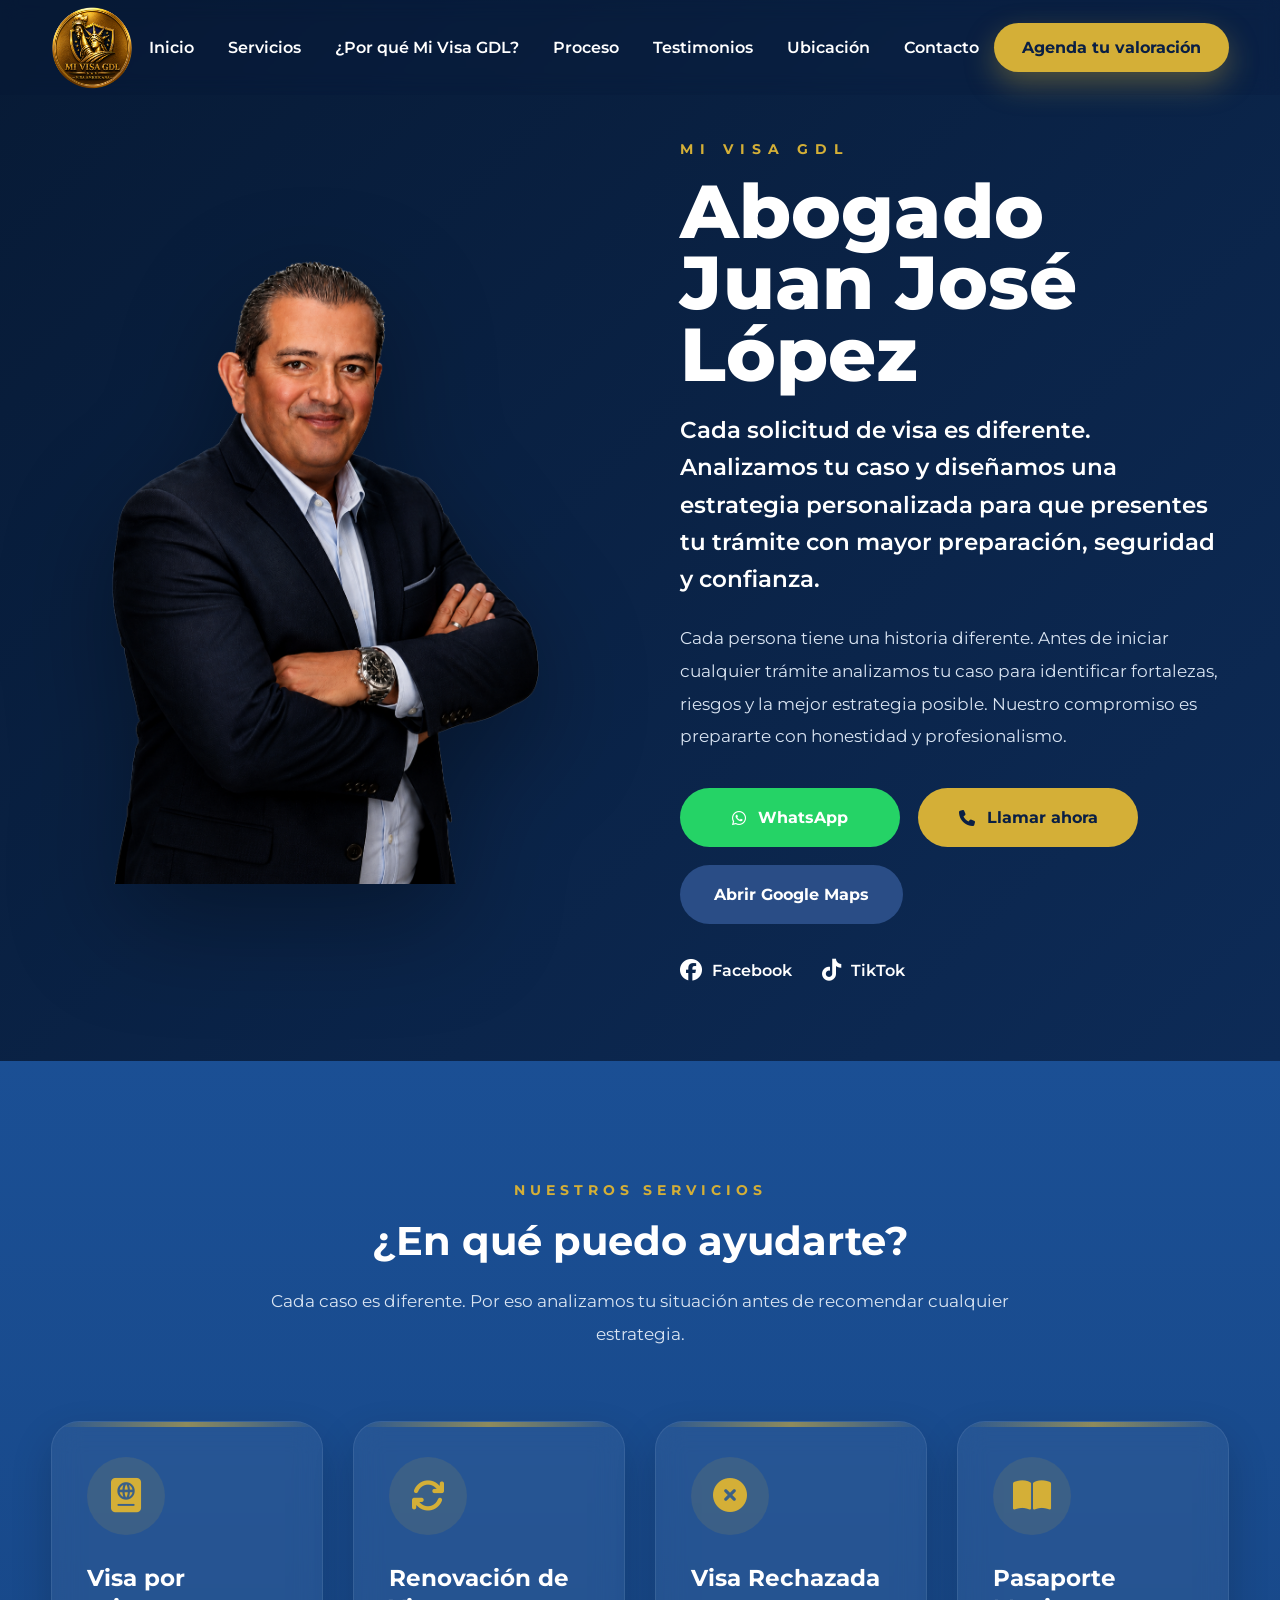
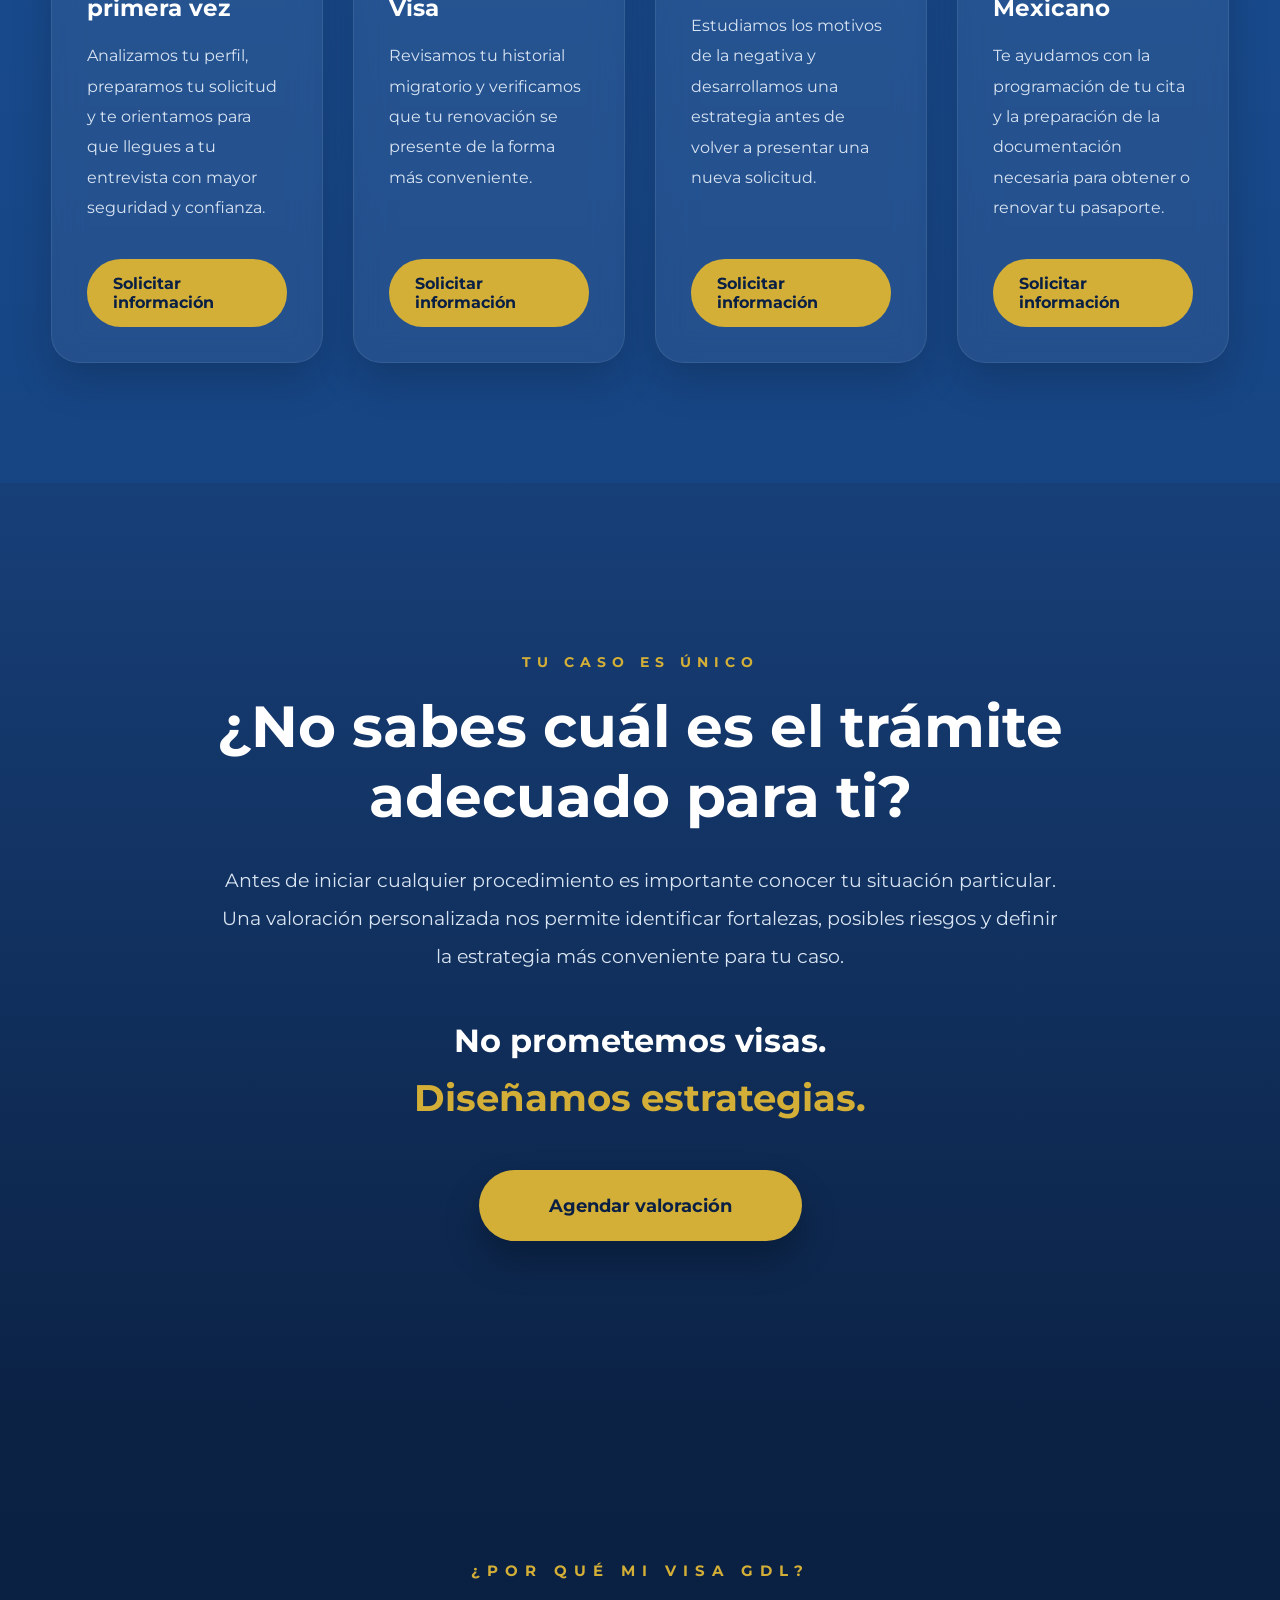
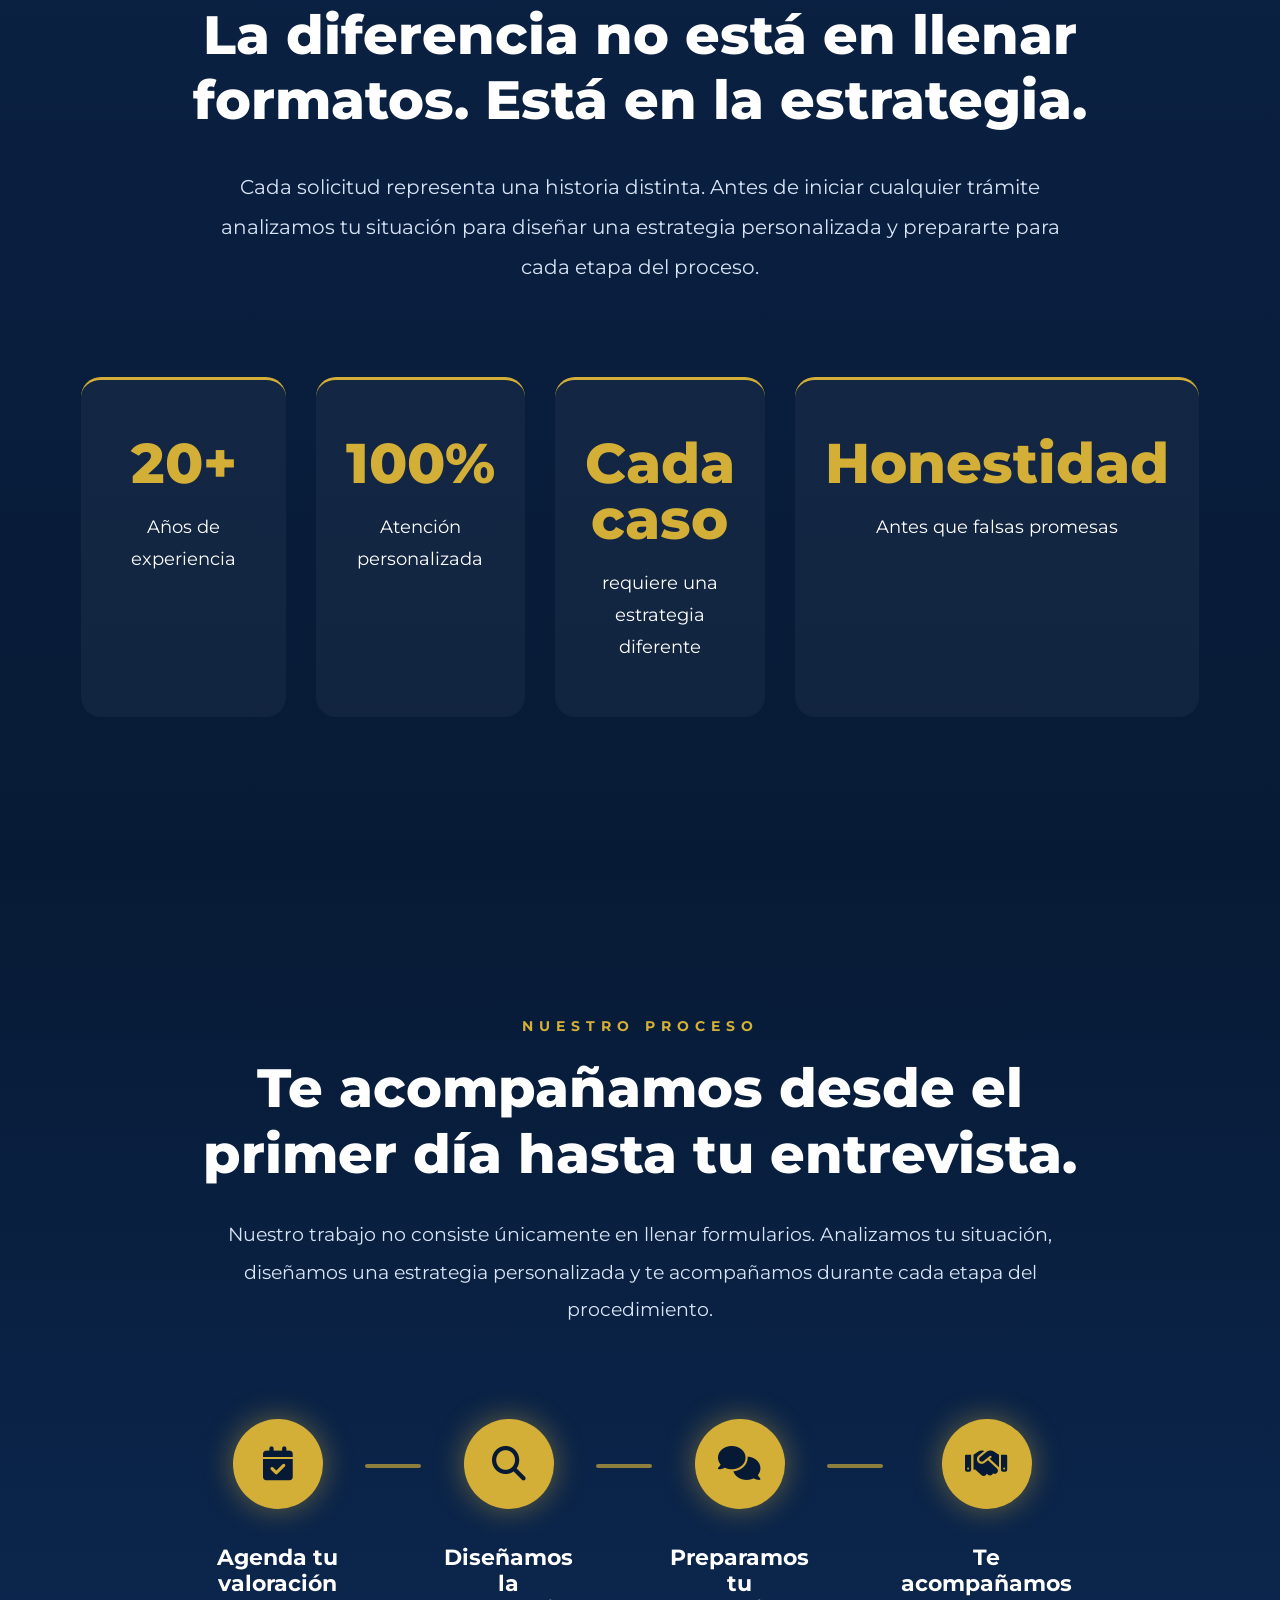
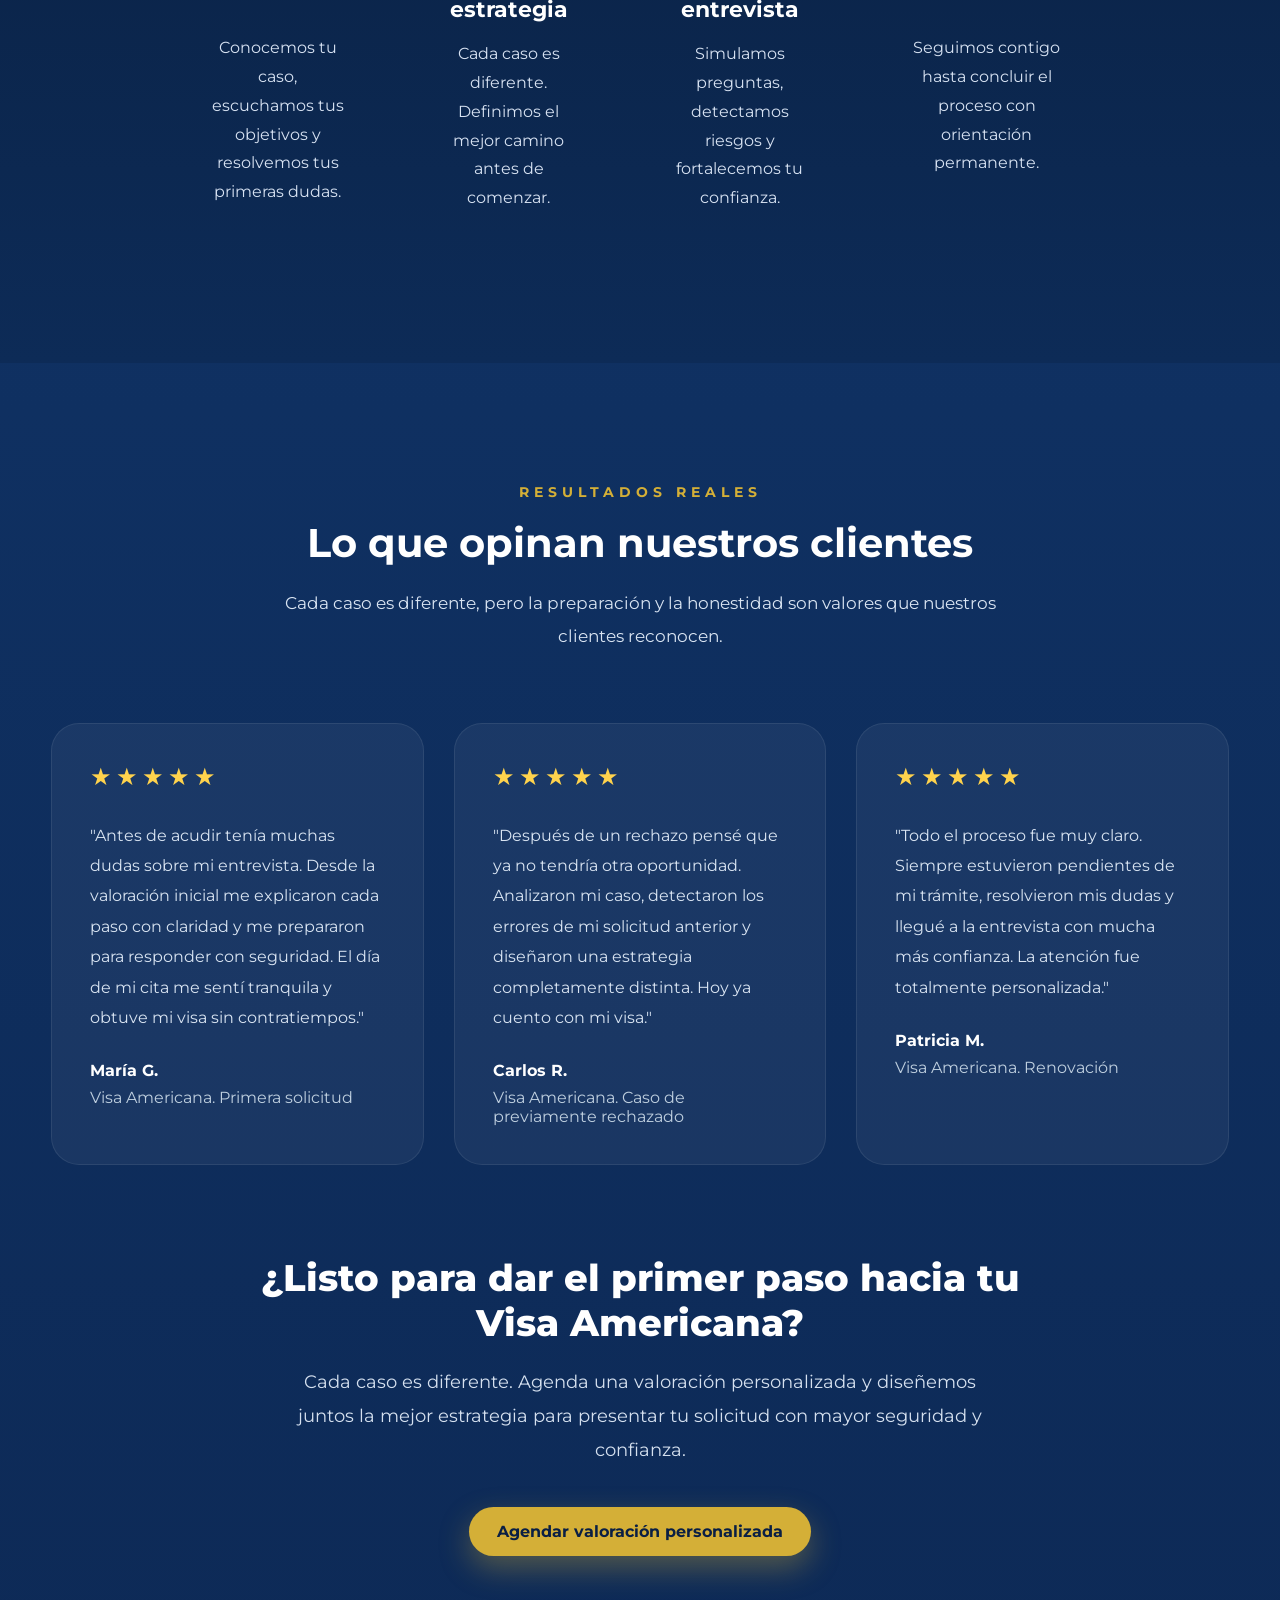
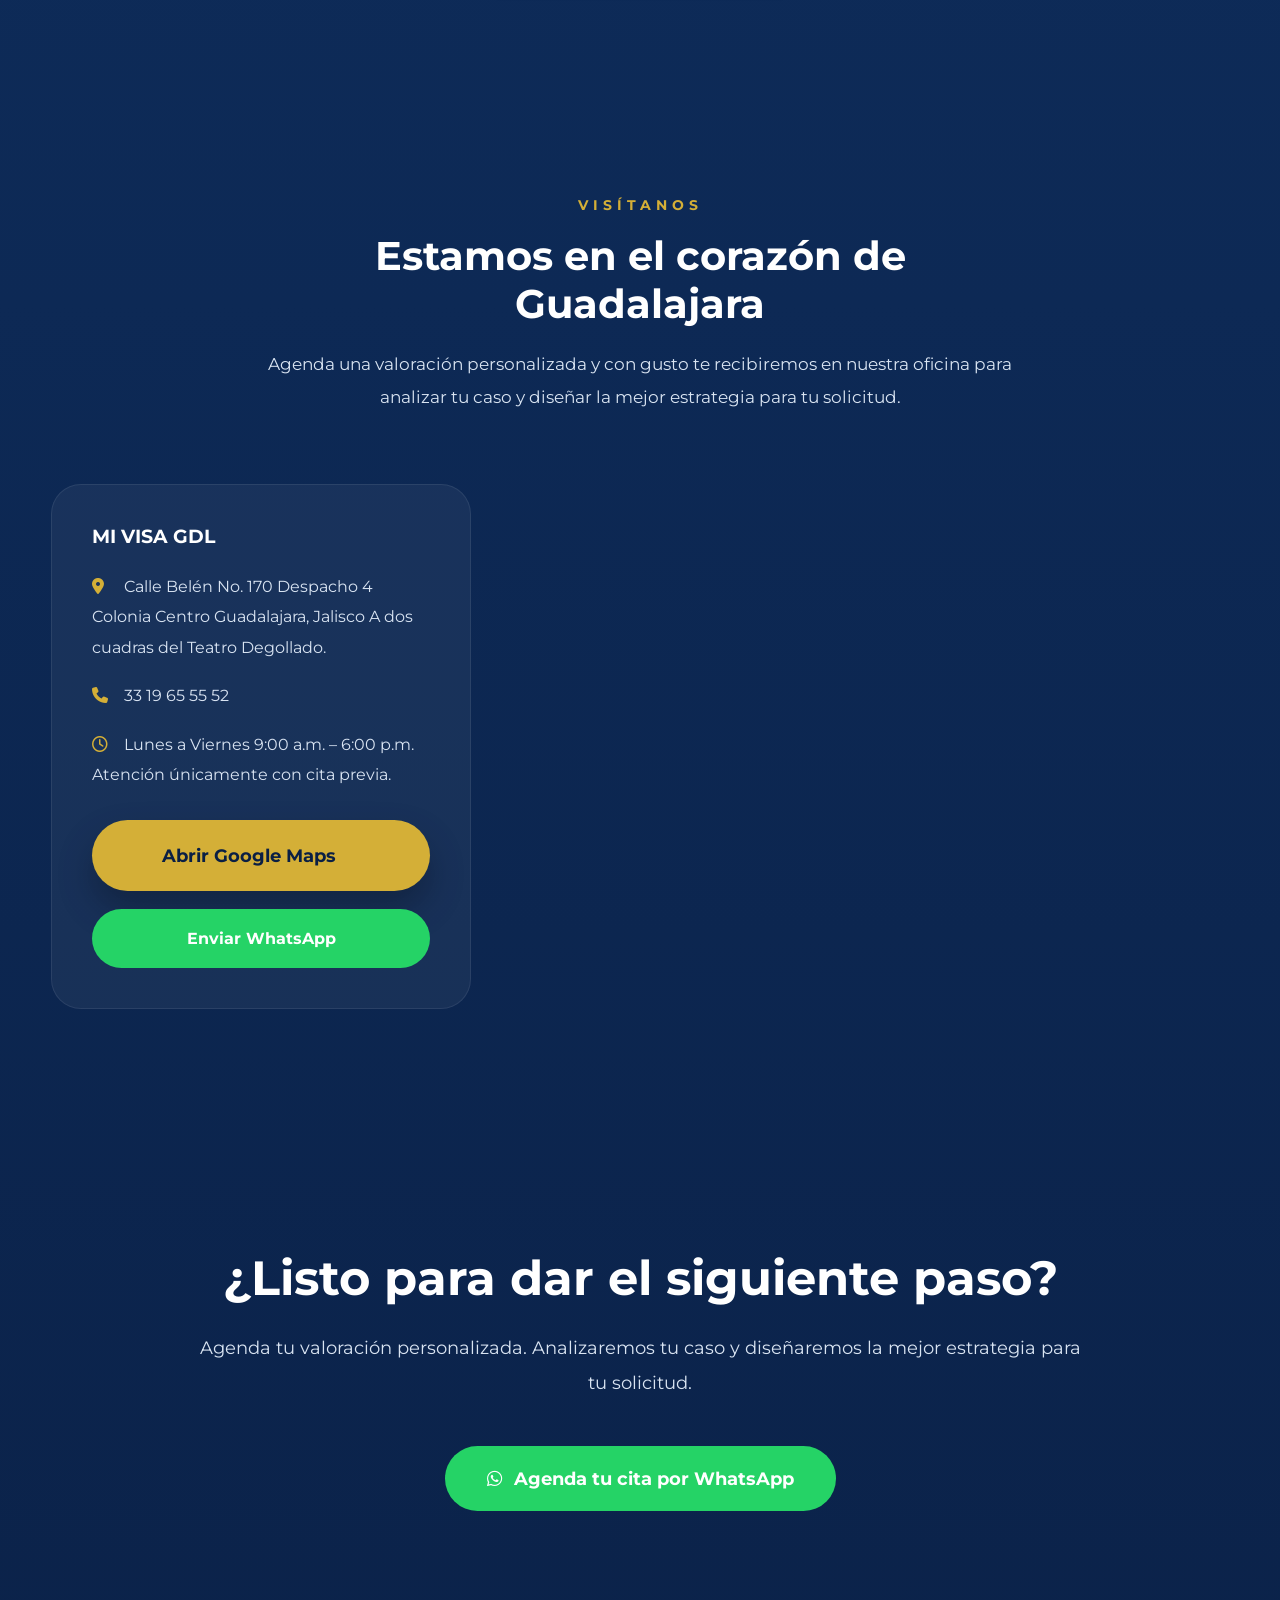
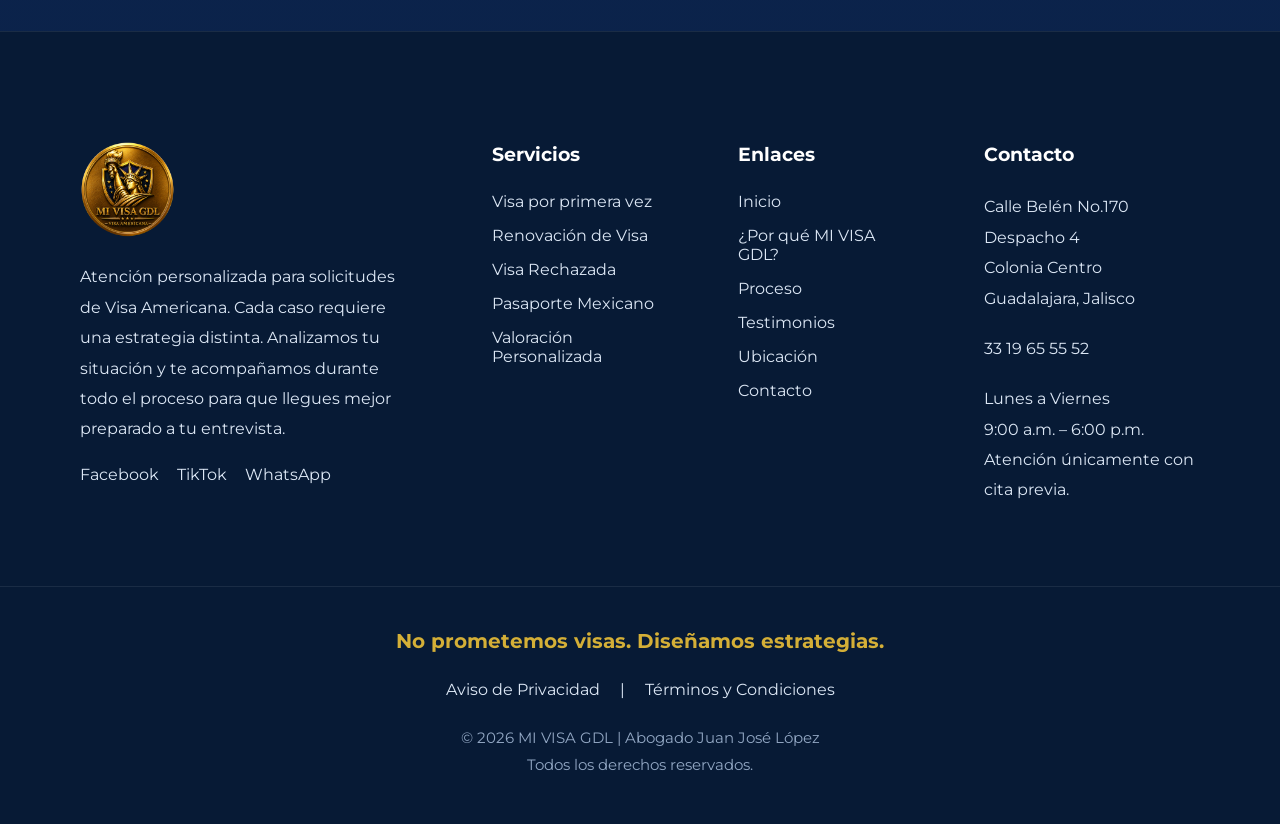
==== commit a1c69dff: "Correccion liston" ====
--- a/index.html
+++ b/index.html
@@ -190,7 +190,7 @@
 </head>
 
 <body>
-<div style="position:relative;z-index:99999;background:#D4AF37;color:#071A35;text-align:center;font:600 12px/1.4 Arial,sans-serif;padding:7px 10px;letter-spacing:.02em">SITIO DE PRUEBA · ESTA CARPETA NO AFECTA GITHUB</div>
+
 
 <div class="background"></div>
 
--- a/css/style.css
+++ b/css/style.css
@@ -2630,3 +2630,184 @@
 }
 
 }
+
+
+
+/* =========================================================
+   MI VISA GDL — FOOTER MAESTRO V5
+   Igualado visualmente al footer de la página principal
+   ========================================================= */
+
+.footer{
+    background:#071A35 !important;
+    color:#ffffff !important;
+    padding:110px 0 45px !important;
+    border-top:1px solid rgba(255,255,255,.08) !important;
+    width:100%;
+}
+
+.footer .container{
+    width:min(1120px,calc(100% - 48px));
+    max-width:1120px;
+    margin:0 auto;
+    padding:0;
+}
+
+.footer-grid{
+    display:grid !important;
+    grid-template-columns:2fr 1fr 1fr 1.3fr !important;
+    gap:80px !important;
+    align-items:flex-start !important;
+    text-align:left !important;
+}
+
+.footer-logo{
+    width:95px !important;
+    height:auto !important;
+    max-width:95px !important;
+    display:block !important;
+    margin:0 0 25px 0 !important;
+    object-fit:contain;
+}
+
+.footer-text{
+    color:#DCE7F5 !important;
+    max-width:320px !important;
+    line-height:2 !important;
+    margin:0 0 30px !important;
+    font-size:1rem !important;
+}
+
+.footer-col h3{
+    color:#ffffff !important;
+    margin:0 0 25px !important;
+    font-size:1.2rem !important;
+    line-height:1.3 !important;
+}
+
+.footer-col ul{
+    list-style:none !important;
+    padding:0 !important;
+    margin:0 !important;
+}
+
+.footer-col li{
+    margin:0 0 15px !important;
+    padding:0 !important;
+}
+
+.footer-col a{
+    color:#DCE7F5 !important;
+    text-decoration:none !important;
+    transition:.30s !important;
+    font-size:1rem !important;
+}
+
+.footer-col a:hover{
+    color:#D4AF37 !important;
+}
+
+.footer-col p{
+    color:#DCE7F5 !important;
+    line-height:1.9 !important;
+    margin:0 0 20px !important;
+    font-size:1rem !important;
+}
+
+.footer-social{
+    display:flex !important;
+    gap:18px !important;
+    flex-wrap:wrap !important;
+}
+
+.footer-social a{
+    display:inline-block !important;
+}
+
+.footer-divider{
+    margin:60px auto 40px !important;
+    width:100% !important;
+    height:1px !important;
+    background:rgba(255,255,255,.08) !important;
+}
+
+.footer-bottom{
+    text-align:center !important;
+    display:block !important;
+    margin:0 !important;
+    padding:0 !important;
+    border:0 !important;
+    color:inherit !important;
+}
+
+.footer-frase{
+    font-size:1.25rem !important;
+    font-weight:700 !important;
+    color:#D4AF37 !important;
+    margin:0 0 25px !important;
+    line-height:1.4 !important;
+}
+
+.footer-links{
+    display:flex !important;
+    justify-content:center !important;
+    gap:20px !important;
+    margin:0 0 25px !important;
+    flex-wrap:wrap !important;
+}
+
+.footer-links a{
+    color:#DCE7F5 !important;
+    text-decoration:none !important;
+}
+
+.footer-links a:hover{
+    color:#D4AF37 !important;
+}
+
+.footer-links span{
+    color:#DCE7F5 !important;
+}
+
+.footer .copyright{
+    color:#92A7C3 !important;
+    line-height:1.8 !important;
+    font-size:.95rem !important;
+    margin:0 !important;
+}
+
+@media(max-width:1100px){
+    .footer-grid{
+        grid-template-columns:1fr 1fr !important;
+        gap:55px !important;
+        text-align:left !important;
+    }
+}
+
+@media(max-width:768px){
+    .footer{
+        padding:85px 0 40px !important;
+    }
+    .footer-grid{
+        grid-template-columns:1fr !important;
+        gap:45px !important;
+        text-align:center !important;
+    }
+    .footer-logo{
+        margin:0 auto 25px !important;
+    }
+    .footer-text{
+        margin-left:auto !important;
+        margin-right:auto !important;
+    }
+    .footer-social{
+        justify-content:center !important;
+    }
+    .footer-col ul{
+        text-align:center !important;
+    }
+    .footer-col p{
+        text-align:center !important;
+    }
+}
+
